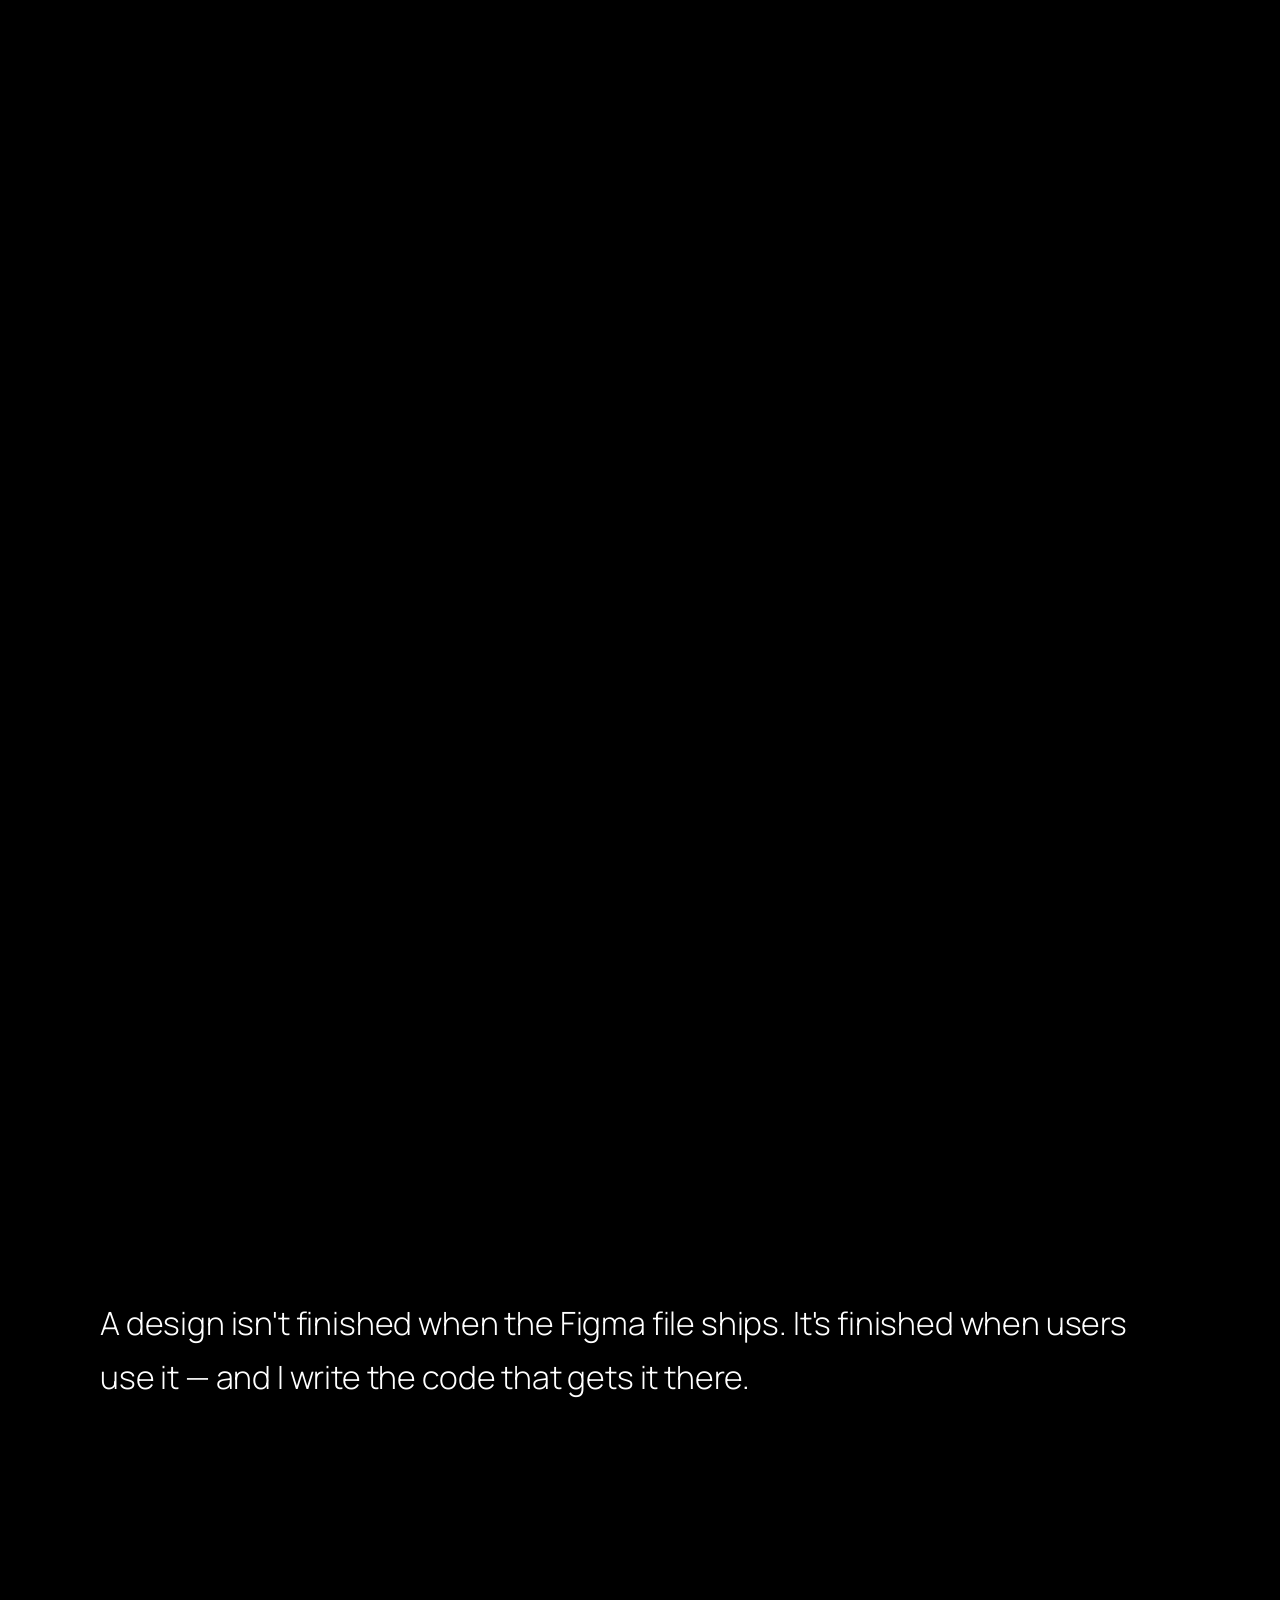
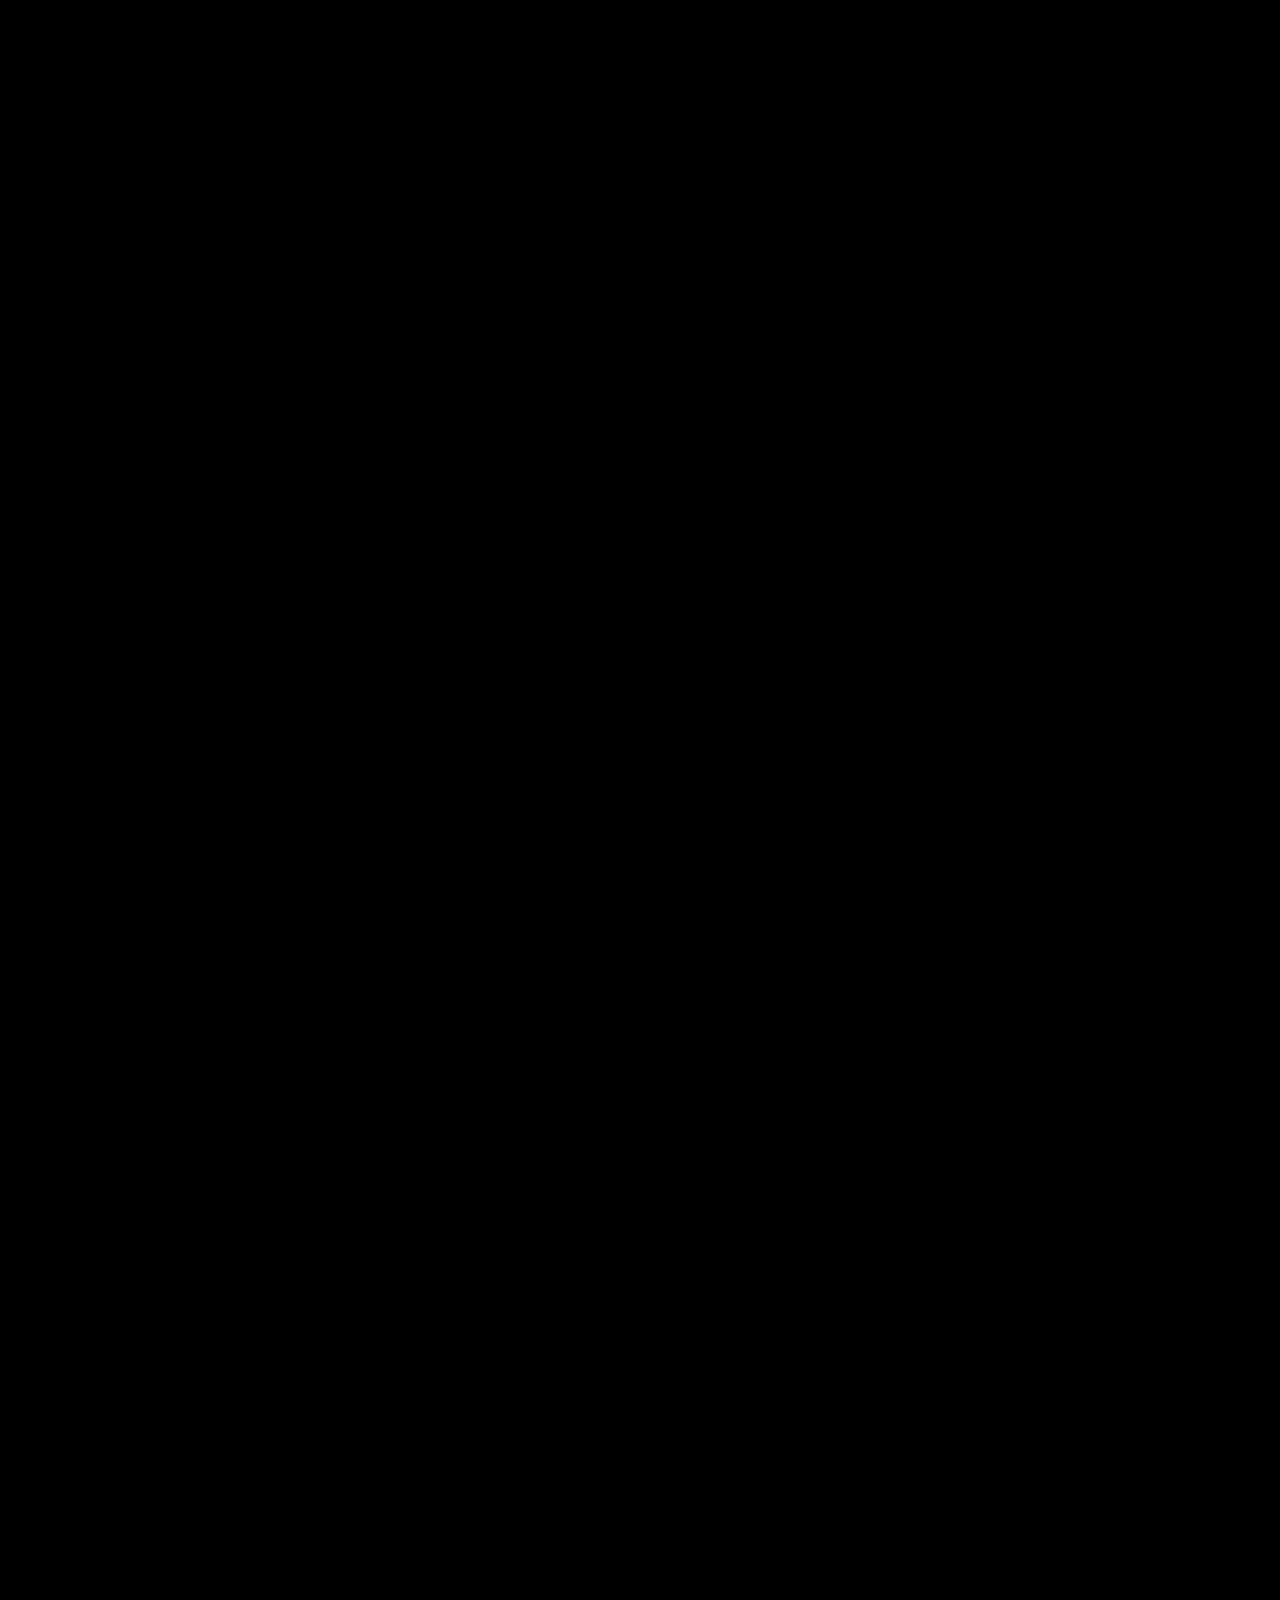
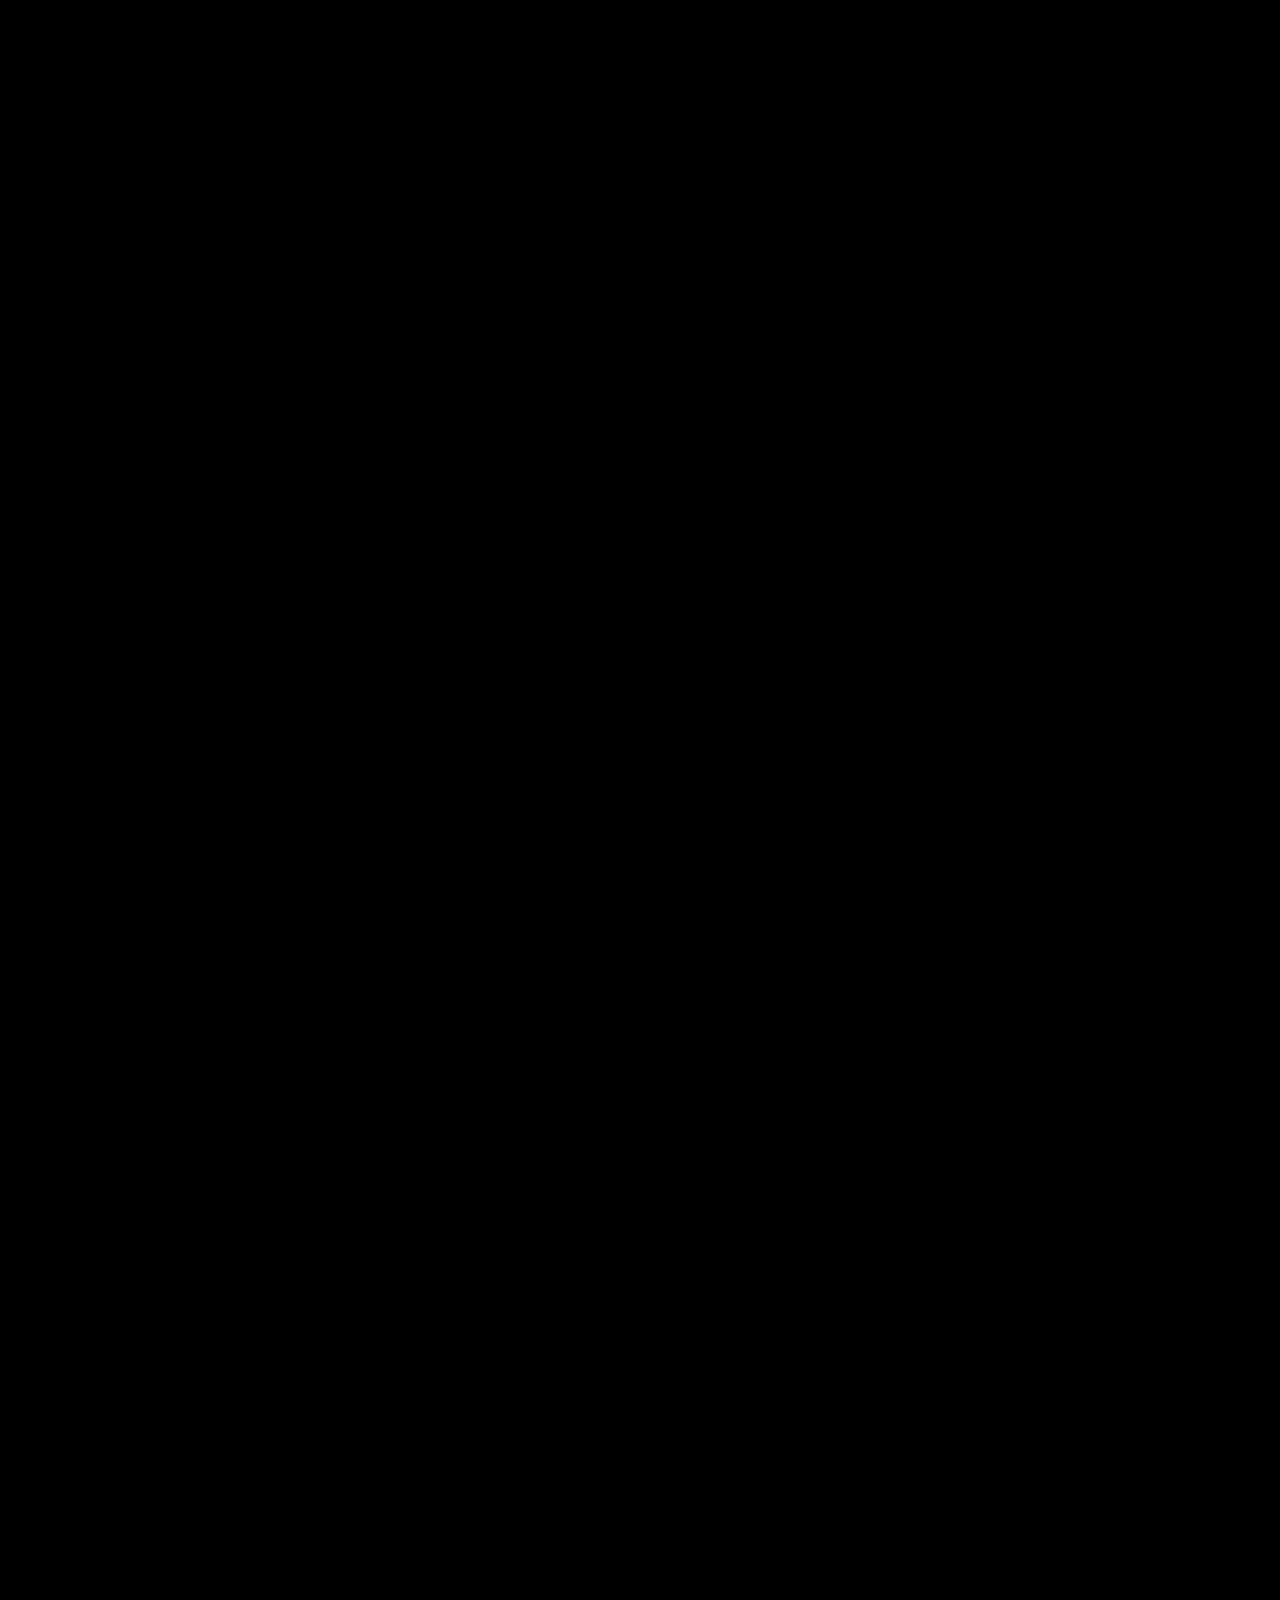
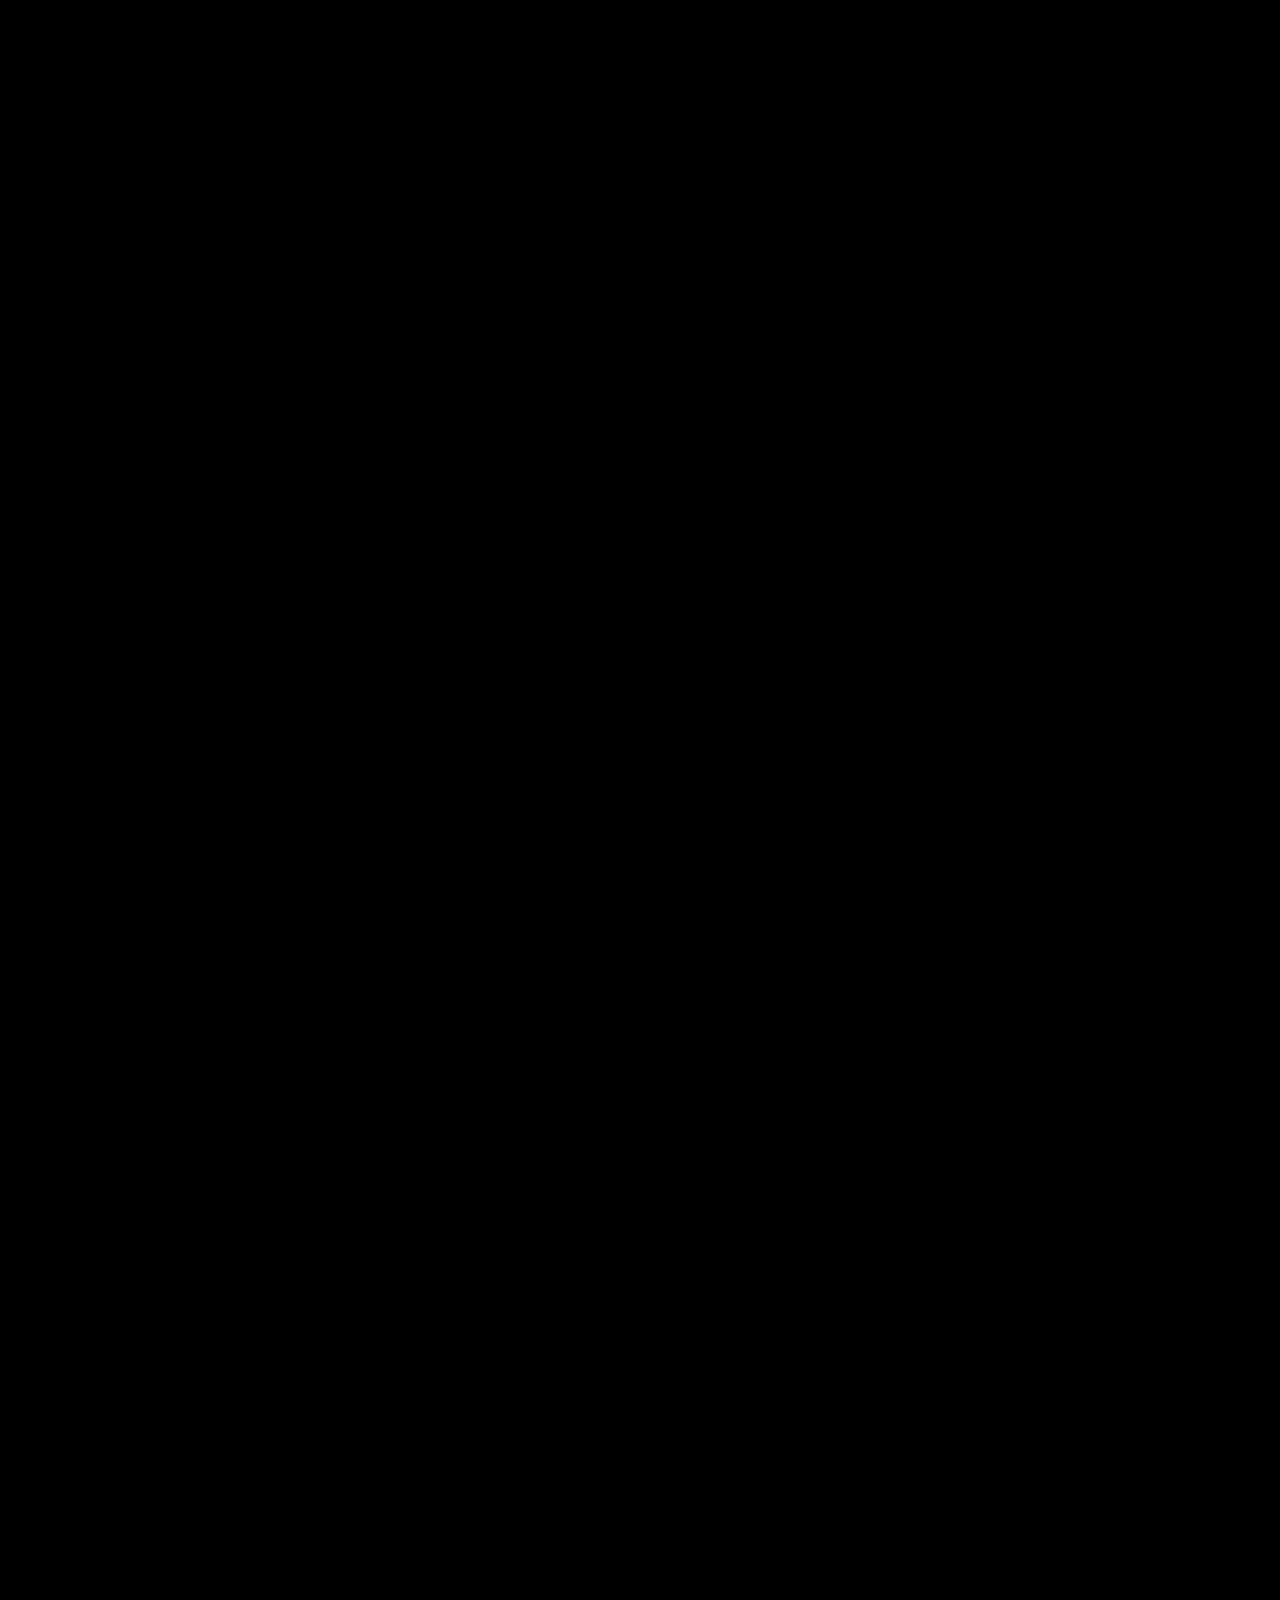
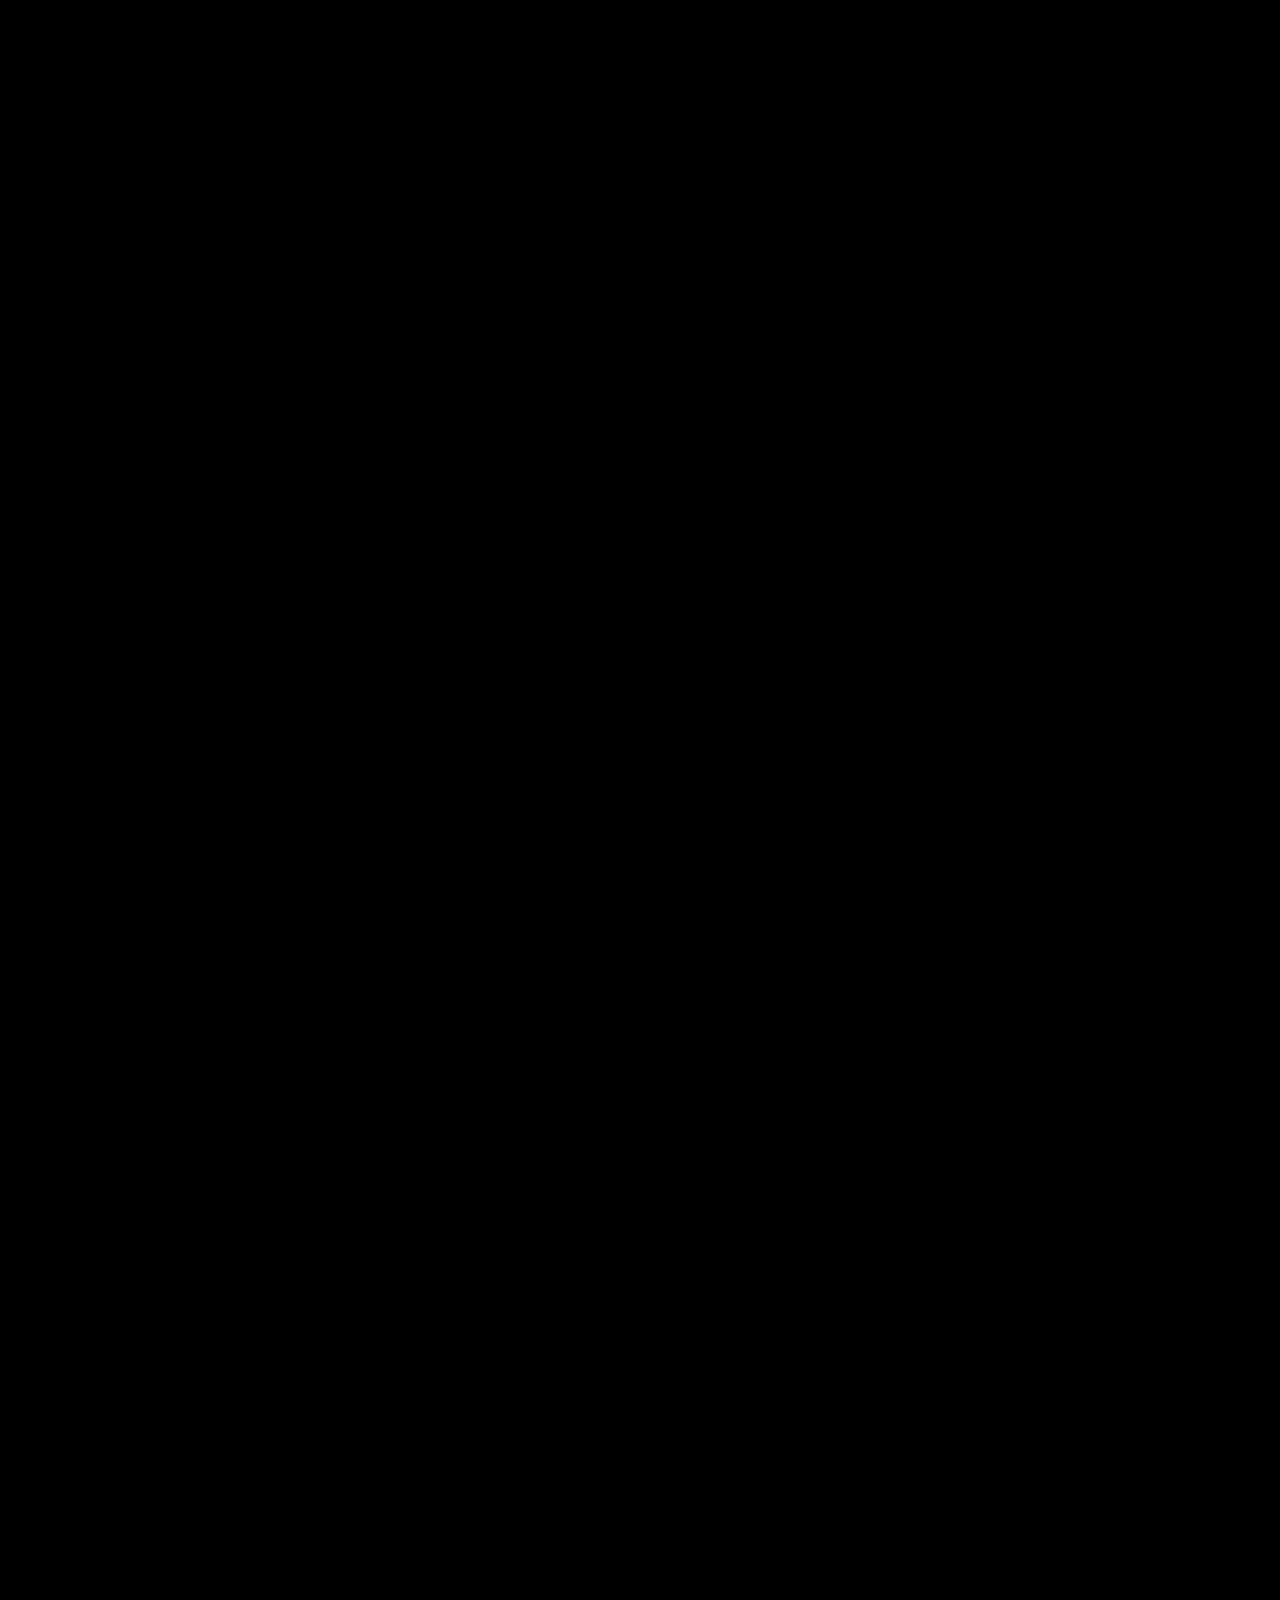
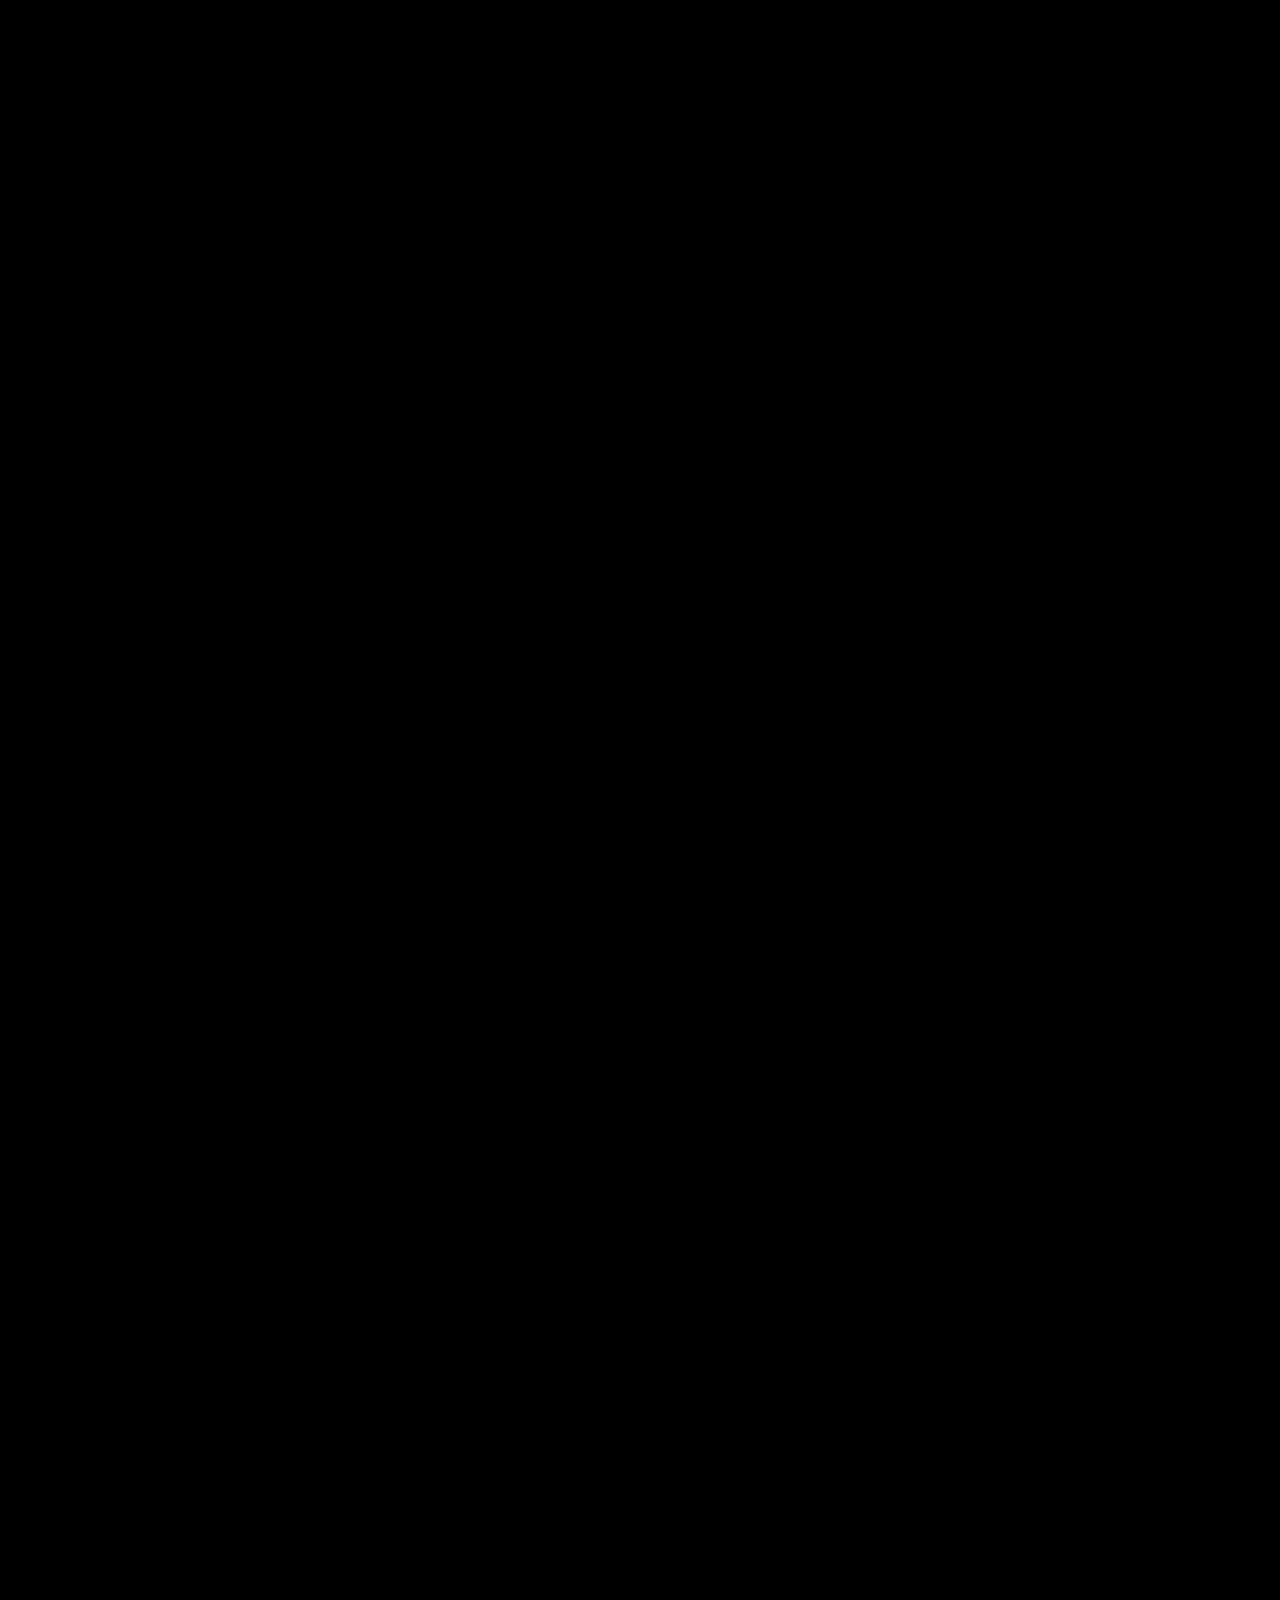
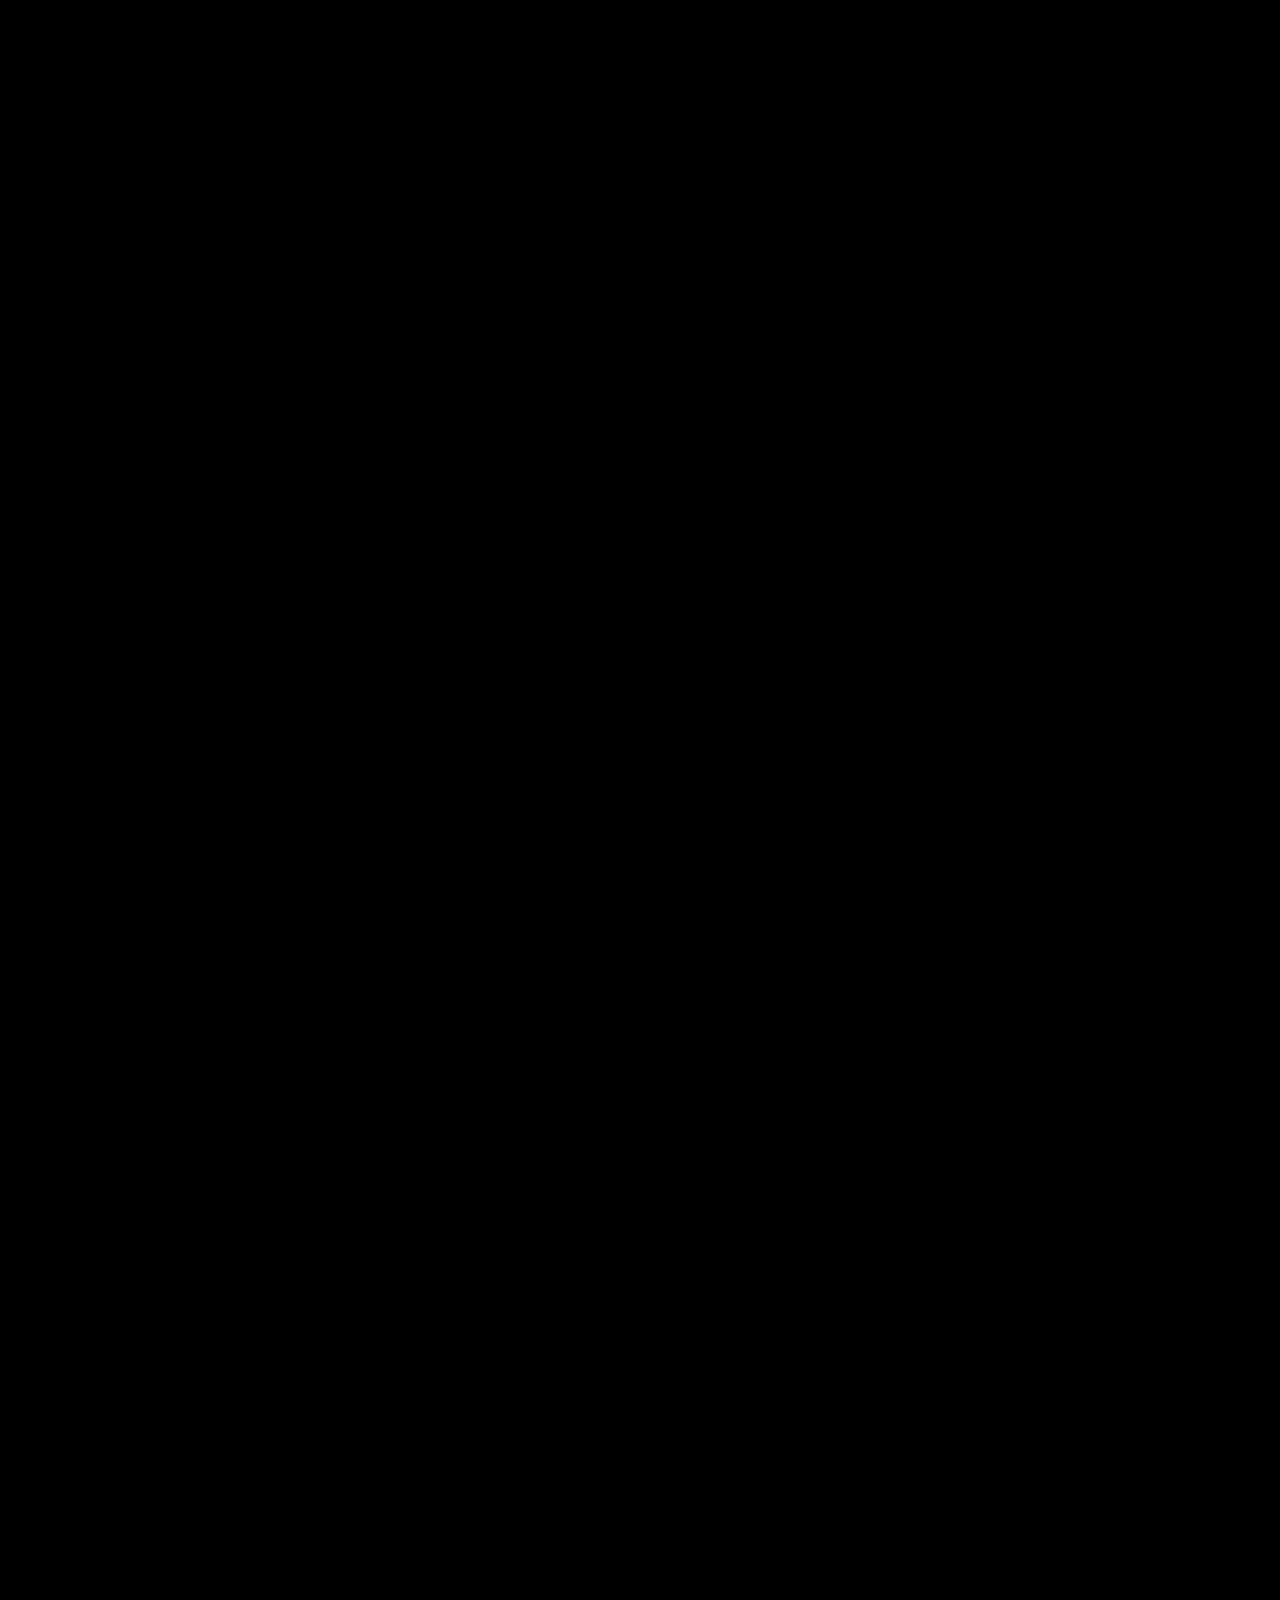
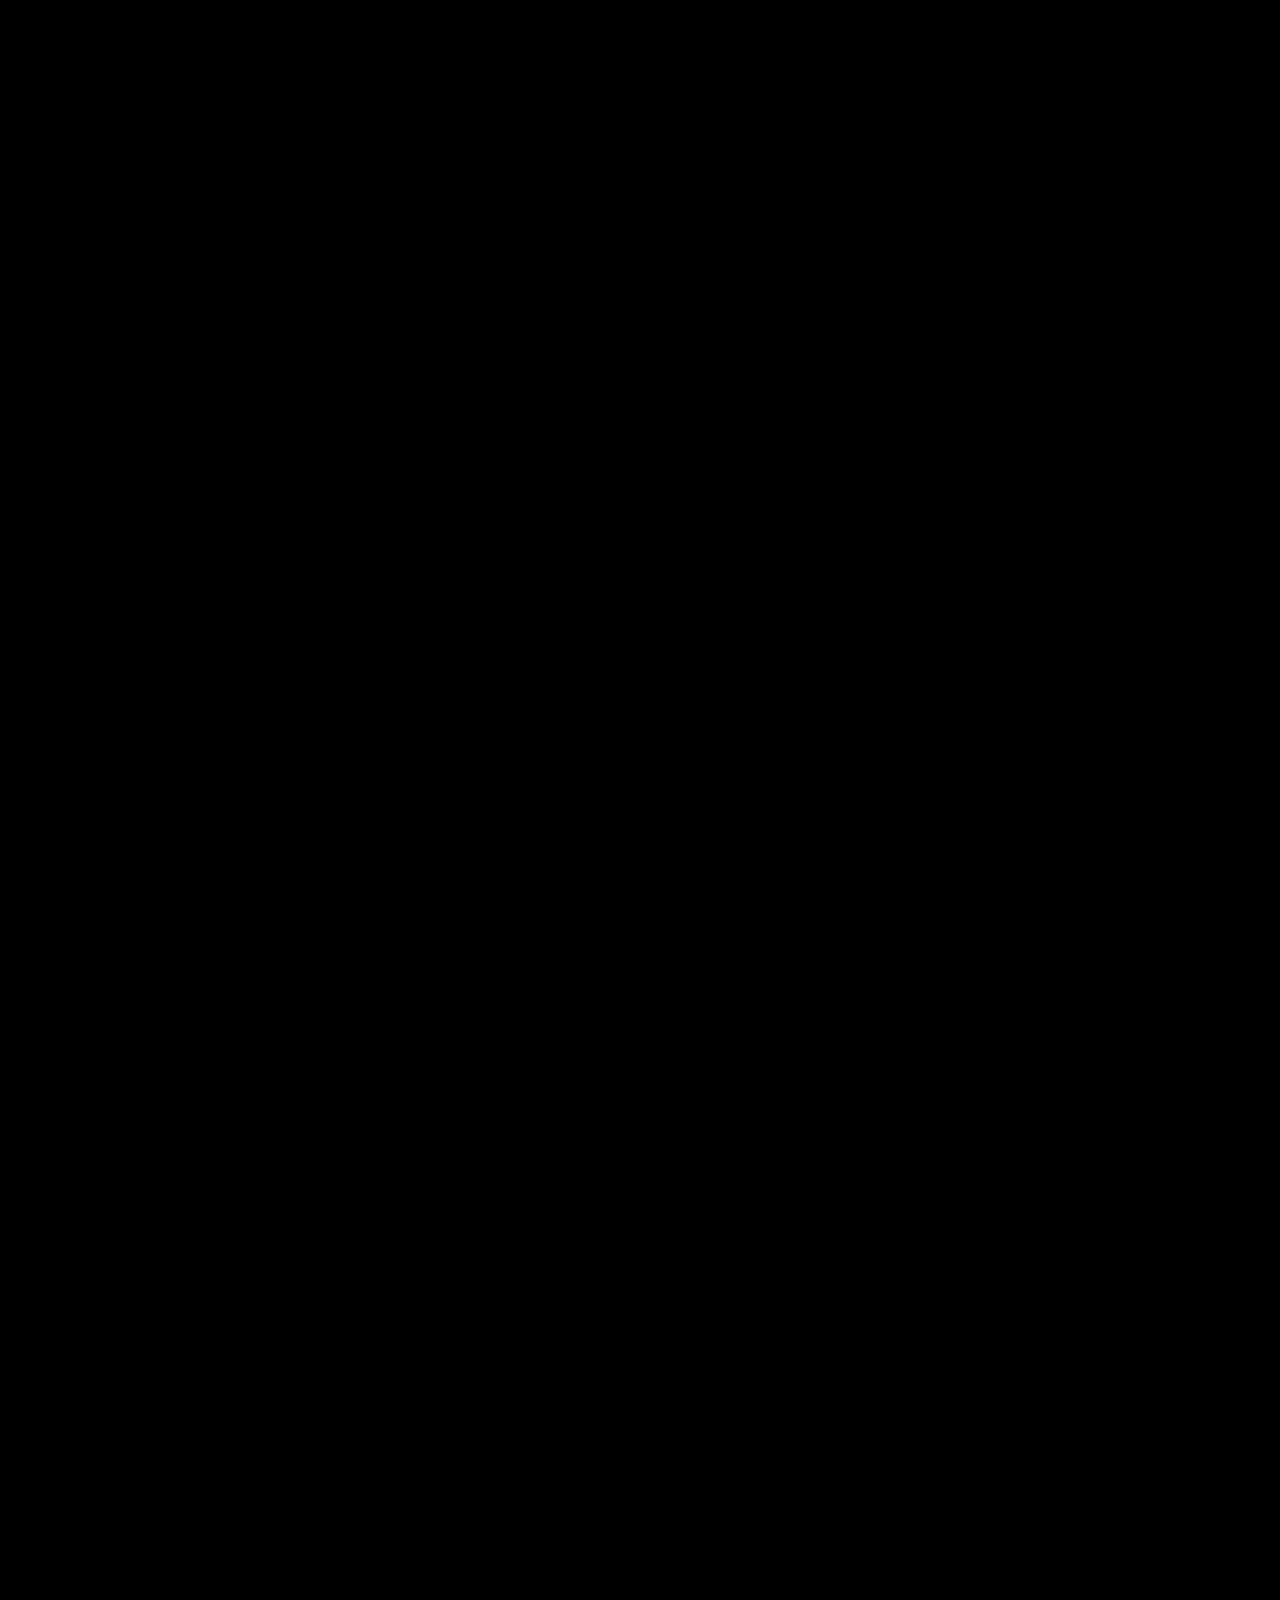
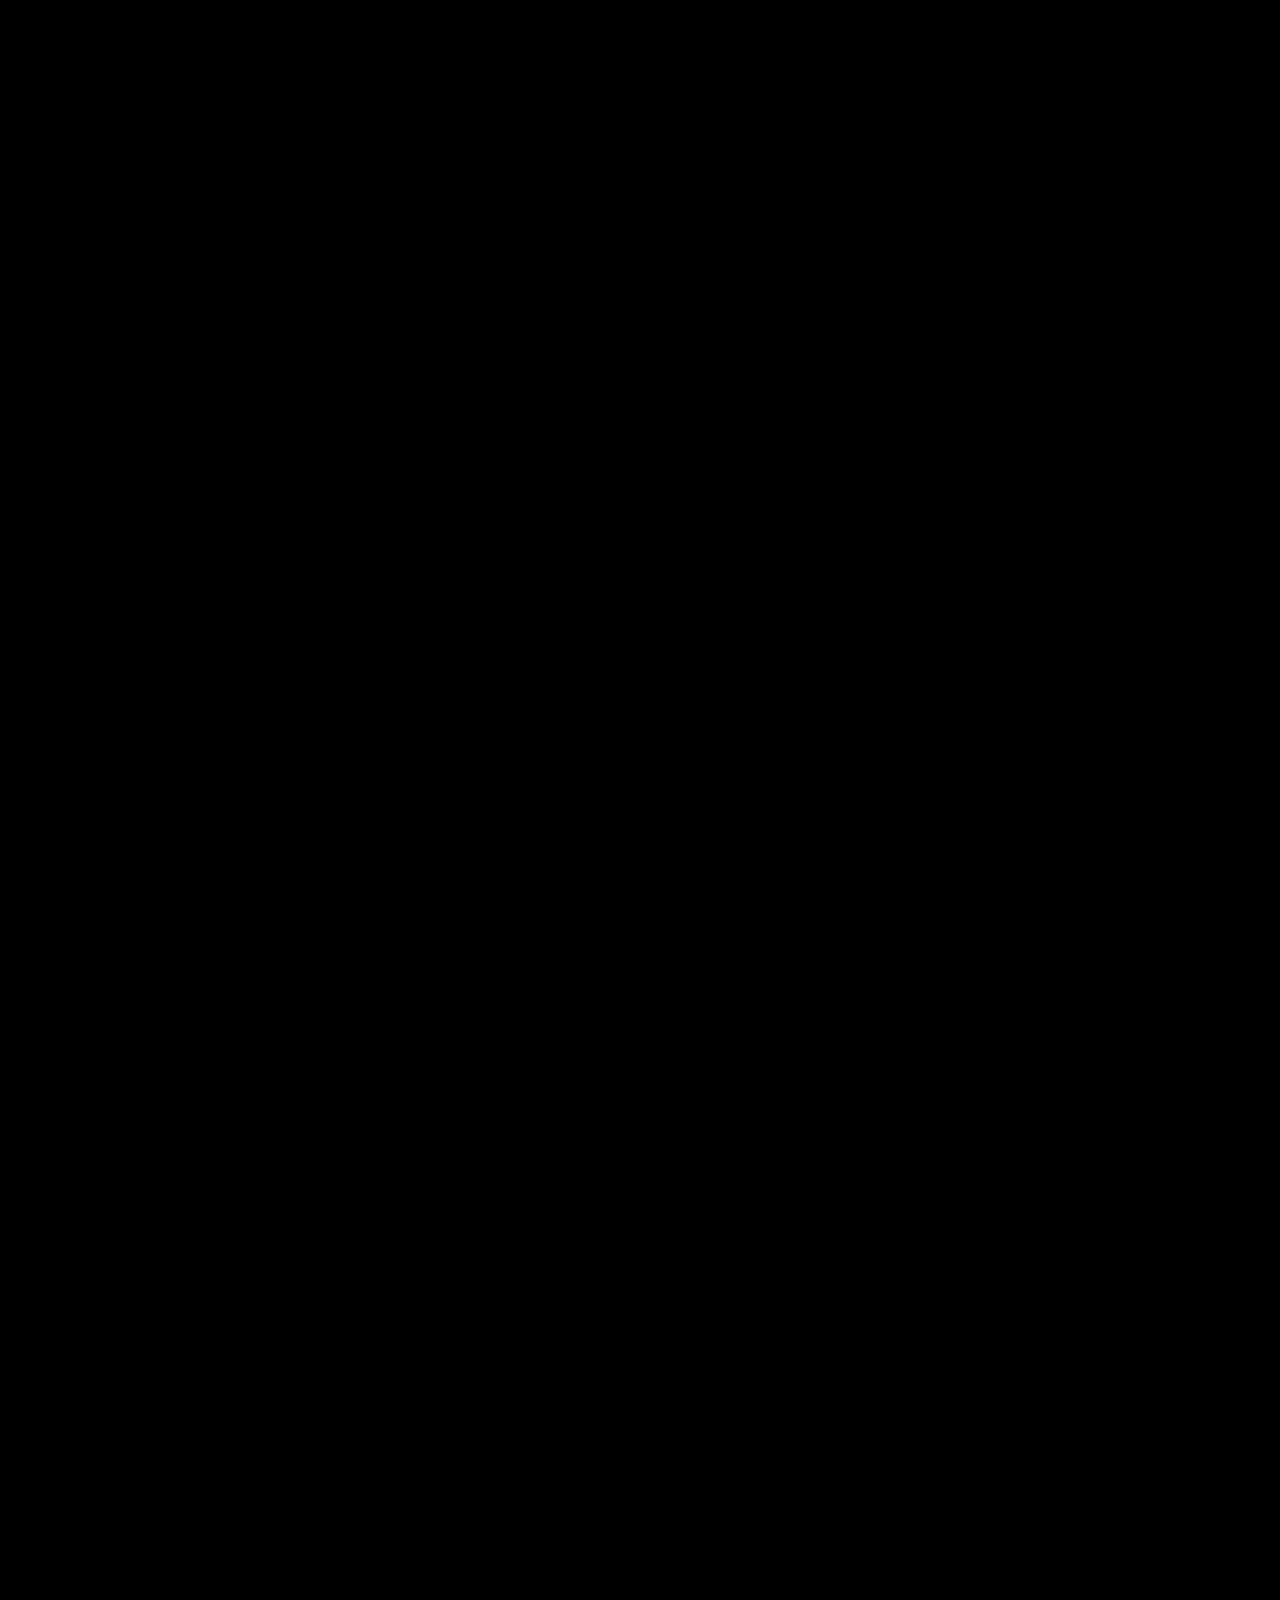
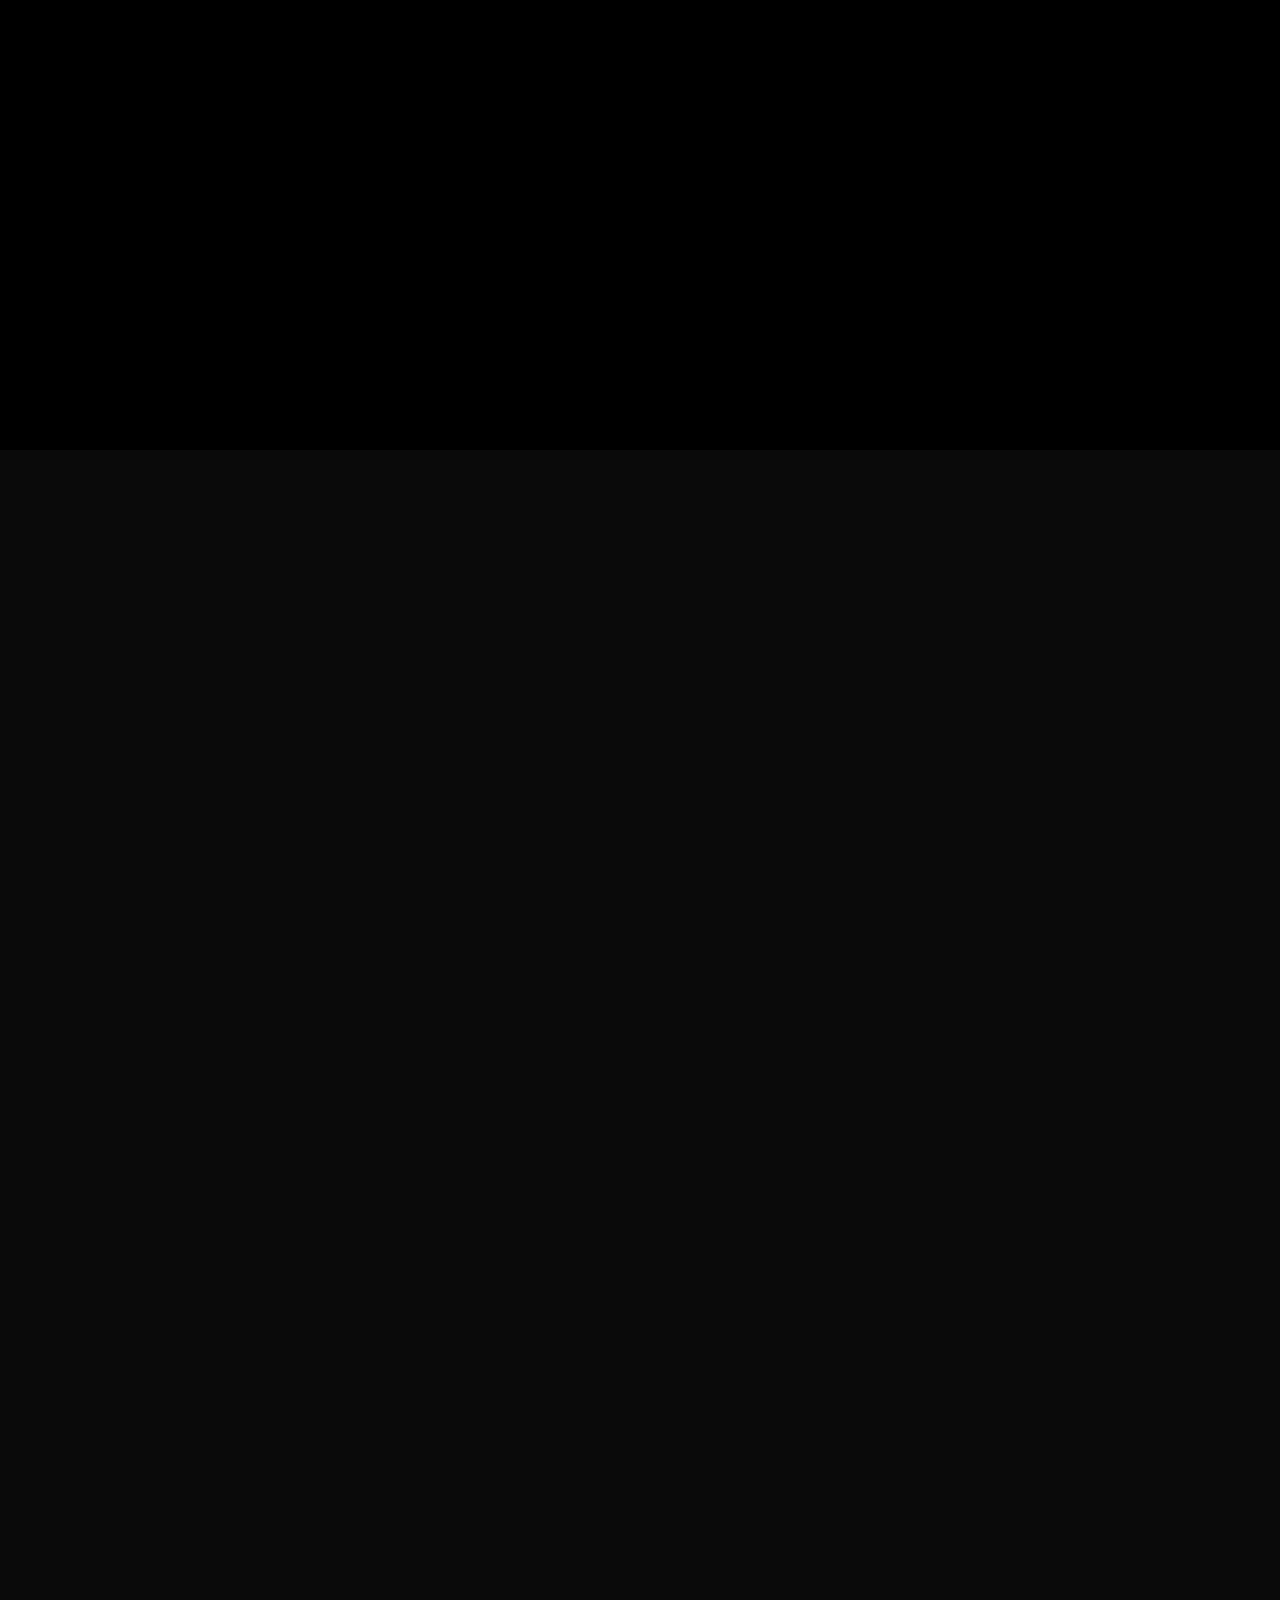
==== portfolio-fe/index.html @ d95d80b0 "Add favicon link to index.html" ====
<!DOCTYPE html>
<html lang="en">
<head>
<meta charset="UTF-8" />
<meta name="viewport" content="width=device-width, initial-scale=1.0" />
<title>Jenish Karki — UI/UX Designer · Dubai</title>
  <link rel="icon" type="image/png" href="assets/blackbg.png">
<link rel="preconnect" href="https://fonts.googleapis.com" />
<link rel="preconnect" href="https://fonts.gstatic.com" crossorigin />
<link href="https://fonts.googleapis.com/css2?family=Caveat:wght@400;500;600&family=Kalnia:wght@300;400;500;600;700&family=Manrope:wght@300;400;500;600;700;800&display=swap" rel="stylesheet" />
 
<script src="https://cdnjs.cloudflare.com/ajax/libs/gsap/3.12.5/gsap.min.js"></script>
<script src="https://cdnjs.cloudflare.com/ajax/libs/gsap/3.12.5/ScrollTrigger.min.js"></script>
 
<link rel="stylesheet" href="style.css" />
</head>
<body class="loading">
 
<div class="grid-bg" id="gridBg"></div>
<div class="grid-glow" id="gridGlow"></div>
 
<!-- LOADER -->
<div class="loader" id="loader">
  <span class="letter letter-j" id="letterJ">J</span>
  <img class="emblem" id="emblem" src="assets/horse-flag.png" alt="" />
  <span class="letter letter-k" id="letterK">K</span>
</div>
 
<!-- HEADER -->
<header class="site-header" id="siteHeader">
  <a href="#" class="logo" id="logoTarget">
    <span class="logo-j">J</span>
    <img src="assets/horse-flag.png" alt="" class="logo-emblem" />
    <span class="logo-k">K</span>
  </a>
 <div class="top-right" id="topRight">
    <button class="theme-toggle" id="themeToggle" aria-label="Toggle theme">
      <svg class="theme-icon theme-sun" viewBox="0 0 24 24" fill="currentColor">
        <circle cx="12" cy="12" r="4"/>
      </svg>
      <svg class="theme-icon theme-moon" viewBox="0 0 24 24" fill="currentColor">
        <path d="M21 12.79A9 9 0 1 1 11.21 3 7 7 0 0 0 21 12.79z"/>
      </svg>
    </button>
    <button class="grid-icon" id="menuToggle" aria-label="Open menu">
      <span></span><span></span><span></span>
      <span></span><span></span><span></span>
      <span></span><span></span><span></span>
    </button>
  </div>
</header>
 
<!-- NAV OVERLAY -->
<nav class="nav-overlay" id="navOverlay" aria-hidden="true">
  <div class="nav-inner">
    <div class="nav-top">
      <span class="nav-dot"></span>
      <button class="nav-close" id="menuClose" aria-label="Close menu">
        <span></span><span></span><span></span>
        <span></span><span></span><span></span>
        <span></span><span></span><span></span>
      </button>
    </div>
   <ul class="nav-list">
      <li><a href="#career">Work Experience</a></li>
      <li><a href="#aboutTrigger">About Me</a></li>
      <li><a href="#projects">Projects</a></li>
      <li><a href="#services">Skills</a></li>
    </ul>
    <div class="nav-contact">
      <div class="nav-contact-label">GET IN TOUCH</div>
      <ul>
        <li><a href="https://www.linkedin.com/in/jenishkarki/" target="_blank">LinkedIn</a></li>
        <li><a href="https://x.com/JenishKarki20" target="_blank">X</a></li>
        <li><a href="mailto:jenish19karki@gmail.com">Gmail</a></li>
      </ul>
    </div>
  </div>
</nav>
 
<!-- SHARED FLOATING PHOTO -->
<div class="shared-photo" id="sharedPhoto">
  <img src="assets/photo.png" alt="Jenish Karki" />
</div>
 
<main>
 
  <section class="hero" id="hero">
    <div class="hero-content">
      <div class="side side-left" id="sideLeft">
        <div class="kicker">Crafting Digital Experiences</div>
        <h1 class="name">Jenish</h1>
      </div>
      <div class="photo-spacer"></div>
      <div class="side side-right" id="sideRight">
        <div class="kicker">UI/UX Designer · Dubai</div>
        <h1 class="name">Karki</h1>
      </div>
    </div>
  </section>
 
  <section class="skills" id="skills">
    <div class="skills-text" id="skillsText">
      <div class="skills-kicker">//Skills, Services, Abilities</div>
      <h2 class="skills-heading">What am i best <span class="gold">at</span> ?</h2>
      <p class="skills-desc">
        I design end-to-end in Figma, then ship the front-end myself in
        HTML, CSS, and JavaScript. Cleaner products, fewer handoff losses,
        faster iteration when something needs to change.
      </p>
    </div>
  </section>
 
  <section class="work" id="work">
    <div class="work-text" id="workText">
      <div class="work-kicker">// Design, Build, Ship</div>
      <h2 class="work-heading">How do I <span class="gold">work</span> ?</h2>
      <p class="work-desc">
        Problem &rarr; research &rarr; wireframes &rarr; Figma &rarr; live
        front-end. Because I own both design and code, when research changes
        the brief I can redesign and reship without a separate handoff.
      </p>
    </div>
  </section>
 
  <section class="services" id="services">
    <div class="service-card" id="serviceCard">
      <div class="service-kicker">Day-to-day craft</div>
      <h2 class="service-title">01. UI/UX Design &amp; Product Interfaces</h2>
      <p class="service-desc">
        Wireframes, hi-fi screens, prototypes, and component libraries in
        Figma &mdash; the kind of work that ships to production unchanged.
      </p>
      <ul class="service-list">
        <li>Figma</li>
        <li>Framer</li>
        <li>Webflow</li>
        <li>Vercel / Netlify</li>
        <li>AI builders (v0, Lovable, Bolt)</li>
      </ul>
    </div>
 
    <div class="service-card" id="serviceCard2">
      <div class="service-kicker">Scope &amp; ship</div>
      <h2 class="service-title">02. Product Thinking &amp; MVP Design</h2>
      <p class="service-desc">
        Scoping ideas down to a working MVP &mdash; what to build first,
        what to cut, and how to test the riskiest assumption fast.
      </p>
      <ul class="service-list">
        <li>User Flows</li>
        <li>Wireframing</li>
        <li>MVP Scoping</li>
        <li>Feature Prioritisation</li>
        <li>Rapid Prototyping</li>
      </ul>
    </div>
 
    <div class="service-card" id="serviceCard3">
      <div class="service-kicker">Structure</div>
      <h2 class="service-title">03. Design Systems &amp; Interaction</h2>
      <p class="service-desc">
        Component libraries, tokens, and interaction states. Small design
        systems that survive contact with multiple developers.
      </p>
      <ul class="service-list">
        <li>Component Libraries</li>
        <li>Design Tokens</li>
        <li>Interaction Patterns</li>
        <li>Responsive Layouts</li>
        <li>Accessibility (WCAG basics)</li>
      </ul>
    </div>
 
    <div class="service-card" id="serviceCard4">
      <div class="service-kicker">The edge</div>
      <h2 class="service-title">04. Frontend Development</h2>
      <p class="service-desc">
        I ship the front-end of what I design. Most case studies on this
        site went through this loop &mdash; design in Figma, build in code,
        deploy live.
      </p>
      <ul class="service-list">
        <li>HTML / CSS / JavaScript</li>
        <li>React</li>
        <li>Tailwind CSS</li>
        <li>Git &amp; GitHub</li>
        <li>Vercel / Netlify deploys</li>
      </ul>
    </div>
 
    <div class="service-card" id="serviceCard5">
      <div class="service-kicker">Craft</div>
      <h2 class="service-title">05. Visual Design</h2>
      <p class="service-desc">
        Brand-adjacent visual work &mdash; landing graphics, social posts,
        campaign assets, and AI-assisted imagery for client projects.
      </p>
      <ul class="service-list">
        <li>Figma</li>
        <li>Canva</li>
        <li>Midjourney</li>
        <li>Leonardo AI</li>
        <li>Nano Banana</li>
      </ul>
    </div>
  </section>
  <div id="aboutTrigger" class="about-trigger"></div>
  <div id="quoteTrigger" class="quote-trigger"></div>
  <div class="quote-buffer"></div>
</main>
 
<!-- ABOUT (curtain reveal) -->
<section class="about" id="about">
  <div class="about-inner">
    <div class="about-left">
      <div class="about-kicker">// About me</div>
      <h2 class="about-heading">Where Design Meets <span class="gold">Code</span></h2>
      <p class="about-desc">
        Junior UI/UX designer based in Dubai. I design in Figma and ship the
        front-end myself in HTML, CSS, and JavaScript &mdash; handoff isn't
        a bottleneck on my projects. Recent work spans investor onboarding
        for a Dubai brokerage, a property platform built around buyer trust,
        and concept work across productivity and food delivery. Open to
        junior product or UI/UX roles.
      </p>
      <div class="about-actions">
        <button class="about-btn">Copy email</button>
        <button class="about-btn">Download CV</button>
      </div>
      <div class="about-socials">
        <a href="https://x.com/JenishKarki20" aria-label="X" target="_blank">
          <svg viewBox="0 0 24 24" fill="currentColor"><path d="M18.244 2.25h3.308l-7.227 8.26 8.502 11.24H16.17l-5.214-6.817L4.99 21.75H1.68l7.73-8.835L1.254 2.25H8.08l4.713 6.231zm-1.161 17.52h1.833L7.084 4.126H5.117z"/></svg>
        </a>
        <a href="https://www.linkedin.com/in/jenishkarki/" aria-label="LinkedIn" target="_blank">
          <svg viewBox="0 0 24 24" fill="currentColor"><path d="M20.447 20.452h-3.554v-5.569c0-1.328-.027-3.037-1.852-3.037-1.853 0-2.136 1.445-2.136 2.939v5.667H9.351V9h3.414v1.561h.046c.477-.9 1.637-1.85 3.37-1.85 3.601 0 4.267 2.37 4.267 5.455v6.286zM5.337 7.433a2.062 2.062 0 01-2.063-2.065 2.063 2.063 0 112.063 2.065zm1.782 13.019H3.555V9h3.564v11.452zM22.225 0H1.771C.792 0 0 .774 0 1.729v20.542C0 23.227.792 24 1.771 24h20.451C23.2 24 24 23.227 24 22.271V1.729C24 .774 23.2 0 22.222 0h.003z"/></svg>
        </a>
        <a href="https://wa.me/971505478609" aria-label="WhatsApp" target="_blank">
          <svg viewBox="0 0 24 24" fill="currentColor"><path d="M.057 24l1.687-6.163a11.867 11.867 0 01-1.587-5.946C.16 5.335 5.495 0 12.05 0a11.817 11.817 0 018.413 3.488 11.824 11.824 0 013.48 8.413c-.003 6.557-5.338 11.892-11.893 11.892a11.9 11.9 0 01-5.688-1.448L.057 24zm6.597-3.807c1.676.995 3.276 1.591 5.392 1.592 5.448 0 9.886-4.434 9.889-9.885.002-5.462-4.415-9.89-9.881-9.892-5.452 0-9.887 4.434-9.889 9.884a9.86 9.86 0 001.51 5.26l-.999 3.648 3.978-1.607zm11.387-5.464c-.074-.124-.272-.198-.57-.347-.297-.149-1.758-.868-2.031-.967-.272-.099-.47-.149-.669.149-.198.297-.768.967-.941 1.165-.173.198-.347.223-.644.074-.297-.149-1.255-.462-2.39-1.475-.883-.788-1.48-1.761-1.653-2.059-.173-.297-.018-.458.13-.606.134-.133.297-.347.446-.521.151-.172.2-.296.3-.495.099-.198.05-.372-.025-.521-.075-.148-.669-1.611-.916-2.206-.242-.579-.487-.501-.669-.51l-.57-.01c-.198 0-.52.074-.792.372s-1.04 1.016-1.04 2.479 1.065 2.876 1.213 3.074c.149.198 2.095 3.2 5.076 4.487.709.306 1.263.489 1.694.626.712.226 1.36.194 1.872.118.571-.085 1.758-.719 2.006-1.413.248-.694.248-1.289.173-1.413z"/></svg>
        </a>
      </div>
    </div>
    <div class="about-right">
      <img src="assets/photo.png" alt="Jenish Karki" />
    </div>
  </div>
  <div class="about-strip">
    <div class="marquee-track">
      <div class="marquee-content">
        <span>/&nbsp;&nbsp;&nbsp;&nbsp;Based in Dubai &middot; Open to junior roles</span>
        <span>/&nbsp;&nbsp;&nbsp;&nbsp;2+ Years Designing &amp; Shipping Products</span>
        <span>/&nbsp;&nbsp;&nbsp;&nbsp;Figma &middot; HTML/CSS/JavaScript &middot; React</span>
        <span>/&nbsp;&nbsp;&nbsp;&nbsp;Real Estate &middot; Fintech &middot; Education &middot; Productivity</span>
        <span>/&nbsp;&nbsp;&nbsp;&nbsp;Wireframes to deployed code</span>
      </div>  
      <div class="marquee-content" aria-hidden="true">
        <span>/&nbsp;&nbsp;&nbsp;&nbsp;Based in Dubai &middot; Open to junior roles</span>
        <span>/&nbsp;&nbsp;&nbsp;&nbsp;2+ Years Designing &amp; Shipping Products</span>
        <span>/&nbsp;&nbsp;&nbsp;&nbsp;Figma &middot; HTML/CSS/JavaScript &middot; React</span>
        <span>/&nbsp;&nbsp;&nbsp;&nbsp;Real Estate &middot; Fintech &middot; Productivity</span>
        <span>/&nbsp;&nbsp;&nbsp;&nbsp;Wireframes to deployed code</span>
      </div>
    </div>
  </div>
</section>
 
<!-- QUOTE (curtain reveal) -->
<section class="quote" id="quote">
  <div class="quote-inner">
    <p class="quote-text">
      A design isn't finished when the Figma file ships.
      It's finished when users use it &mdash; and I write the code that gets it there.
    </p>
  </div>
</section>
 
<!-- ============================================================
     PROJECTS — HOOK STAGE with looping animated thumbnails
     ============================================================ -->
<section class="projects" id="projects">
  <div class="projects-inner">
 
    <div class="projects-header">
      <div class="projects-kicker">// Selected Work</div>
      <h2 class="projects-heading">Things I've <span class="gold">built</span></h2>
    </div>
 
    <!-- HOOK STAGE: 3 deep case studies, animated thumbnails on dark surface -->
    <div class="projects-stage">
      <div class="projects-grid-hook">
 
        <!-- BKVM — auto-filling form, gold-pulse submit -->
        <a class="project-hook-card" href="project-bkvm.html">
          <div class="hook-thumb hook-thumb-bkvm">
            <div class="bkvm-mock">
              <div class="bkvm-mock-head">
                <span class="badge">BKVM</span>
                <span class="title">School Admissions</span>
              </div>
              <div class="bkvm-row"></div>
              <div class="bkvm-row"></div>
              <div class="bkvm-row"></div>
              <div class="bkvm-submit">REGISTER NOW</div>
            </div>
          </div>
          <div class="hook-meta">
            <div class="hook-tag">Education · Web</div>
            <h3 class="hook-title">Bal Kalyan Vidya Mandir</h3>
            <p class="hook-desc">40 years of paper admissions, replaced with a self-serve digital flow.</p>
          </div>
        </a>
 
        <!-- AIRA — property card with cycling trust state badge -->
        <a class="project-hook-card" href="project-aira.html">
          <div class="hook-thumb hook-thumb-aira">
            <div class="aira-mock">
              <div class="aira-image"></div>
              <div class="aira-info">
                <div class="aira-price">AED 18,000,000</div>
                <div class="aira-badges">
                  <span class="aira-badge-fixed">Verified</span>
                  <div class="aira-badge-cycle">
                    <span class="aira-state aira-state-1">Available</span>
                    <span class="aira-state aira-state-2">Sold Out</span>
                    <span class="aira-state aira-state-3">Pending</span>
                  </div>
                </div>
              </div>
            </div>
          </div>
          <div class="hook-meta">
            <div class="hook-tag">Real Estate · Product</div>
            <h3 class="hook-title">Dubai Residence Platform</h3>
            <p class="hook-desc">Trust-first listings. Verified, Available, Sold Out — every state honest.</p>
          </div>
        </a>
 
        <!-- TALABAT — 4 screens collapsing into 1 -->
        <a class="project-hook-card" href="project-talabat.html">
          <div class="hook-thumb hook-thumb-talabat">
            <div class="talabat-stage">
              <div class="talabat-screen s1"></div>
              <div class="talabat-screen s2"></div>
              <div class="talabat-screen s3"></div>
              <div class="talabat-screen s4"></div>
              <div class="talabat-final"></div>
            </div>
          </div>
          <div class="hook-meta">
            <div class="hook-tag">Food Delivery · Mobile</div>
            <h3 class="hook-title">One-Page Checkout</h3>
            <p class="hook-desc">Four screens of friction collapsed into a single terminal screen.</p>
          </div>
        </a>
 
      </div>
    </div>
 
    <!-- ALSO ROW: Orion + Focusr (lighter pieces, quieter treatment) -->
    <div class="projects-also">
      <div class="projects-also-label">/ also selected</div>
      <div class="projects-also-grid">
 
        <a class="project-also-card" href="project-orion.html">
          <div class="also-thumb also-thumb-orion"></div>
          <div class="also-meta">
            <div class="also-tag">Brand · Web · Shipped</div>
            <h4 class="also-title">Orion Space</h4>
            <p class="also-desc">Brand identity + React build for Nepal's first pico-satellite company.</p>
          </div>
        </a>
 
        <a class="project-also-card" href="project-focusr.html">
          <div class="also-thumb also-thumb-focusr">
            <div class="focusr-task"></div>
            <div class="focusr-task"></div>
            <div class="focusr-task"></div>
            <div class="focusr-task"></div>
            <div class="focusr-task"></div>
          </div>
          <div class="also-meta">
            <div class="also-tag">Mobile · Concept</div>
            <h4 class="also-title">Focusr</h4>
            <p class="also-desc">Single-task focus, loss-aversion gamification. Figma concept.</p>
          </div>
        </a>
 
      </div>
    </div>
 
  </div>
</section>
 
<!-- WORK EXPERIENCE + FOOTER -->
<section class="career" id="career">
  <div class="career-inner">
    <div class="career-header">
      <div class="career-kicker">// Career</div>
      <h2 class="career-heading">Work Experience</h2>
      <p class="career-sub">My journey</p>
    </div>
 
    <div class="career-list">
      <div class="career-item">
        <div class="career-item-main">
          <h3 class="career-role">UI/UX Designer &middot; Frontend Developer</h3>
          <p class="career-company">Freelance &amp; Self-initiated &middot; Dubai, UAE</p>
        </div>
        <div class="career-period">2025&ndash;Present</div>
      </div>
 
      <div class="career-item">
        <div class="career-item-main">
          <h3 class="career-role">Product Designer (UI/UX &amp; Frontend)</h3>
          <p class="career-company">Orion Space</p>
        </div>
        <div class="career-period">2024–2025</div>
      </div>
 
      <div class="career-item">
        <div class="career-item-main">
          <h3 class="career-role">Junior Product Designer (UI/UX &amp; Frontend)</h3>
          <p class="career-company">BKVM</p>
        </div>
        <div class="career-period">2023–2024</div>
      </div>
    </div>
  </div>
 
  <!-- CONTACT CTA -->
  <div class="contact-cta">
    <div class="contact-inner">
      <div class="contact-kicker">// Let's connect</div>
      <h2 class="contact-heading">Got a project in mind?<br><span class="gold">Let's build it.</span></h2>
      <a href="mailto:jenish19karki@gmail.com" class="contact-email">jenish19karki@gmail.com</a>
      <div class="contact-socials">
        <a href="https://www.linkedin.com/in/jenishkarki/" target="_blank">LinkedIn</a>
        <span>&middot;</span>
        <a href="https://x.com/JenishKarki20" target="_blank">X</a>
        <span>&middot;</span>
        <a href="https://wa.me/971505478609" target="_blank">WhatsApp</a>
      </div>
    </div>
  </div>
 
  <!-- FOOTER -->
  <footer class="site-footer">
    <div class="footer-inner">
      <div class="footer-left">
        <div class="footer-logo">
          <span>J</span>
          <img src="assets/horse-flag.png" alt="" />
          <span>K</span>
        </div>
        <p class="footer-tag">UI/UX Designer &middot; Dubai &middot; Available for junior roles</p>
      </div>
 
     <div class="footer-right">
        <div class="footer-col">
          <div class="footer-col-label">Navigate</div>
          <ul>
            <li><a href="#career">Work Experience</a></li>
            <li><a href="#aboutTrigger">About Me</a></li>
            <li><a href="#projects">Projects</a></li>
            <li><a href="#services">Skills</a></li>
          </ul>
        </div>
    </div>
 
    <div class="footer-bottom">
      <span>© 2025 Jenish Karki. All rights reserved.</span>
      <button class="back-to-top" id="backToTop" aria-label="Back to top">
        <svg viewBox="0 0 24 24" fill="none" stroke="currentColor" stroke-width="2"><path d="M12 19V5M5 12l7-7 7 7"/></svg>
      </button>
    </div>
  </footer>
</section>
<!-- LIGHTBOX -->
<div class="lightbox" id="lightbox">
  <button class="lightbox-close" id="lightboxClose" aria-label="Close">×</button>
  <div class="lightbox-inner">
    <img id="lightboxImg" src="" alt="" />
  </div>
</div>
<script src="script.js"></script>
<script>
  (function() {
    function update() {
      if (window.scrollY > window.innerHeight * 0.6) {
        document.body.classList.add('scrolled');
      } else {
        document.body.classList.remove('scrolled');
      }
    }
    window.addEventListener('scroll', update, { passive: true });
    window.addEventListener('resize', update);
    update();
  })();
</script>
 <script src="script-mobile.js"></script>
</body>
</html>
---- portfolio-fe/style.css ----
/* THEME TOKENS */
:root {
  --bg: #000;
  --bg-soft: #0a0a0a;
  --bg-deep: #050505;
  --fg: #fff;
  --fg-muted: rgba(255,255,255,0.6);
  --fg-faint: rgba(255,255,255,0.4);
  --border: rgba(255,255,255,0.08);
  --border-soft: rgba(255,255,255,0.06);
  --card-bg: #d9d9d9;
  --card-fg: #0a0a0a;
  --gold: #d4a548;
}
body.theme-light {
  --bg: #f5f4f0;
  --bg-soft: #ebeae5;
  --bg-deep: #e0dfd9;
  --fg: #0a0a0a;
  --fg-muted: rgba(10,10,10,0.65);
  --fg-faint: rgba(10,10,10,0.4);
  --border: rgba(10,10,10,0.1);
  --border-soft: rgba(10,10,10,0.07);
  --card-bg: #1a1a1a;
  --card-fg: #f5f4f0;
}
body { transition: background-color 0.6s ease, color 0.6s ease; }

* { margin: 0; padding: 0; box-sizing: border-box; }
html, body { min-height: 100%; }
body {
  background: var(--bg);
  color: var(--fg);
  font-family: 'Manrope', system-ui, sans-serif;
  font-weight: 300;
  -webkit-font-smoothing: antialiased;
  position: relative;
  overflow-x: hidden;
}

html, body { scrollbar-width: none; -ms-overflow-style: none; }
html::-webkit-scrollbar, body::-webkit-scrollbar { display: none; width: 0; height: 0; }
body.loading { overflow: hidden; height: 100vh; }

/* GRID + GLOW */
.grid-bg {
  position: fixed; inset: 0;
  background-image:
    linear-gradient(var(--border) 1px, transparent 1px),
    linear-gradient(90deg, var(--border) 1px, transparent 1px);
  background-size: 44px 44px;
  pointer-events: none; z-index: 1;
  opacity: 0; transition: opacity 0.6s ease;
}
.grid-bg.visible { opacity: 1; }

.grid-glow {
  position: fixed;
  width: 520px; height: 520px;
  border-radius: 50%;
  background: radial-gradient(circle,
    rgba(255,255,255,0.18) 0%,
    rgba(255,255,255,0.10) 25%,
    rgba(255,255,255,0.04) 55%,
    rgba(255,255,255,0) 75%);
  pointer-events: none; z-index: 2;
  transform: translate(-50%, -50%);
  left: 50%; top: 50%;
  opacity: 0;
  transition: opacity 0.4s ease;
  mix-blend-mode: screen; filter: blur(8px);
}
.grid-glow.visible { opacity: 1; }
body.theme-light .grid-glow {
  background: radial-gradient(circle,
    rgba(10,10,10,0.12) 0%,
    rgba(10,10,10,0.06) 25%,
    rgba(10,10,10,0.03) 55%,
    rgba(10,10,10,0) 75%);
  mix-blend-mode: multiply;
}

/* LOADER */
.loader {
  position: fixed; inset: 0;
  display: flex; align-items: center; justify-content: center;
  gap: 40px; z-index: 50; background: var(--bg);
  transform-origin: center center;
}
.letter {
  font-family: 'Kalnia', serif;
  font-weight: 500; color: var(--fg);
  font-size: 280px; line-height: 1;
  opacity: 0;
}
.emblem {
  width: 320px; height: auto; opacity: 0;
  filter: drop-shadow(0 0 30px rgba(255,255,255,0.05));
}

/* HEADER */
.site-header {
  position: fixed;
  top: 0; left: 0; right: 0;
  z-index: 110;
  display: flex;
  justify-content: space-between;
  align-items: center;
  padding: 32px 52px;
  pointer-events: none;
  transform-origin: center top;
  will-change: transform;
}
.site-header > * { pointer-events: auto; }
.logo {
  display: flex; align-items: center; gap: 10px;
  font-family: 'Kalnia', serif;
  font-weight: 500; color: var(--fg);
  text-decoration: none;
  opacity: 0;
}
.logo-j, .logo-k { font-size: 58px; line-height: 1; letter-spacing: -0.01em; }
.logo-emblem {
  width: 68px; height: auto;
  filter: drop-shadow(0 0 12px rgba(255,255,255,0.08));
}
.top-right {
  display: flex; align-items: center; gap: 22px;
  opacity: 0;
}
.top-right .grid-icon {
  display: grid;
  grid-template-columns: repeat(3, 4px);
  grid-template-rows: repeat(3, 4px);
  gap: 3px;
  background: none; border: none; cursor: pointer; padding: 6px;
  transition: transform 0.3s ease;
}
.top-right .grid-icon:hover { transform: rotate(45deg); }
.top-right .grid-icon span { width: 4px; height: 4px; border-radius: 50%; background: var(--fg); }

/* SHARED FLOATING PHOTO */
.shared-photo {
  position: fixed;
  top: 50%; left: 50%;
  width: 320px; height: 480px;
  border-radius: 18px;
  overflow: hidden;
  box-shadow: 0 30px 80px rgba(0,0,0,0.6);
  z-index: 15;
  opacity: 0;
  will-change: transform;
}
.shared-photo img {
  width: 100%; height: 100%;
  object-fit: cover; display: block;
  pointer-events: none;
}

/* HERO */
.hero {
  position: relative;
  min-height: 150vh;
  z-index: 10;
}
.hero-content {
  position: sticky;
  top: 0;
  height: 100vh;
  width: 100%;
  display: grid;
  grid-template-columns: 1fr 320px 1fr;
  align-items: center;
  gap: 80px;
  padding: 0 80px;
}
.photo-spacer { width: 320px; height: 480px; }

.side-left { text-align: left; padding-left: 40px; opacity: 0; transform: translateY(20px); }
.side-right { text-align: right; padding-right: 40px; opacity: 0; transform: translateY(20px); }

.kicker {
  font-family: 'Manrope', sans-serif;
  font-size: 14px; font-weight: 400;
  letter-spacing: 0.02em;
  color: var(--fg-muted);
  margin-bottom: 18px;
}
.name {
  font-family: 'Kalnia', serif;
  font-weight: 500; font-size: 110px;
  line-height: 1; letter-spacing: -0.01em;
  color: var(--fg);
}

/* SKILLS + WORK */
.skills, .work {
  position: relative;
  min-height: 150vh;
  z-index: 10;
}
.skills-text {
  position: fixed;
  top: 50%;
  left: 0;
  width: 50%;
  max-width: 620px;
  padding-left: 120px;
  opacity: 0;
  z-index: 12;
  pointer-events: none;
}

.work-text {
  position: fixed;
  top: 50%;
  right: 0;
  width: 50%;
  max-width: 620px;
  padding-right: 120px;
  opacity: 0;
  z-index: 12;
  text-align: left;
  pointer-events: none;
}

.skills-kicker, .work-kicker {
  font-family: 'Caveat', cursive;
  font-size: 28px; font-weight: 500;
  color: var(--fg-muted);
  margin-bottom: 28px;
}
.skills-heading, .work-heading {
  font-family: 'Kalnia', serif;
  font-weight: 500;
  font-size: 64px; line-height: 1.05;
  letter-spacing: -0.01em;
  color: var(--fg);
  margin-bottom: 28px;
}
.skills-heading .gold, .work-heading .gold { color: var(--gold); font-style: italic; }
.skills-desc, .work-desc {
  font-family: 'Manrope', sans-serif;
  font-weight: 300;
  font-size: 17px; line-height: 1.7;
  color: var(--fg-muted);
  max-width: 480px;
}

/* SERVICES */
.services {
  position: relative;
  min-height: 800vh;
  z-index: 10;
}
.service-card {
  position: fixed;
  top: 50%;
  left: 8%;
  width: 44%;
  max-width: 640px;
  padding: 56px 60px;
  background: var(--card-bg);
  color: var(--card-fg);
  border-radius: 8px;
  box-shadow: 0 40px 100px rgba(0,0,0,0.5);
  z-index: 12;
  pointer-events: none;
  will-change: transform, opacity, filter;
  transition: background-color 0.6s ease, color 0.6s ease;
}

#serviceCard2 { z-index: 13; }
#serviceCard3 { z-index: 14; }
#serviceCard4 { z-index: 15; }
#serviceCard5 { z-index: 16; }

.service-kicker {
  font-family: 'Caveat', cursive;
  font-size: 22px; font-weight: 500;
  color: var(--card-fg);
  margin-bottom: 18px;
}
.service-title {
  font-family: 'Manrope', sans-serif;
  font-weight: 700;
  font-size: 34px; line-height: 1.2;
  letter-spacing: -0.01em;
  color: var(--card-fg);
  margin-bottom: 24px;
}
.service-desc {
  font-family: 'Manrope', sans-serif;
  font-weight: 400;
  font-size: 16px; line-height: 1.6;
  color: var(--card-fg);
  opacity: 0.85;
  margin-bottom: 32px;
  max-width: 480px;
}
.service-list {
  list-style: none;
  display: flex; flex-direction: column;
  gap: 10px;
}
.service-list li {
  font-family: 'Manrope', sans-serif;
  font-weight: 500; font-size: 17px;
  color: var(--card-fg);
  padding-left: 18px;
  position: relative;
}
.service-list li::before {
  content: '';
  position: absolute;
  left: 0; top: 50%;
  width: 6px; height: 6px;
  border-radius: 50%;
  background: var(--card-fg);
  transform: translateY(-50%);
}

/* ABOUT TRIGGER ZONE */
.about-trigger {
  height: 150vh;
  position: relative;
  z-index: 5;
}

/* ABOUT (curtain) */
.about {
  position: fixed;
  inset: 0;
  background: var(--bg);
  z-index: 25;
  transform: translateY(100%);
  transition: transform 0.5s cubic-bezier(0.77, 0, 0.175, 1), background-color 0.6s ease;
  will-change: transform;
  display: flex;
  flex-direction: column;
  pointer-events: none;
}
.about.open {
  transform: translateY(0);
  pointer-events: auto;
}
.about-inner {
  flex: 1;
  display: grid;
  grid-template-columns: 1fr 1fr;
  align-items: center;
  gap: 60px;
  padding: 120px 100px 40px;
}
.about-left { padding-left: 20px; }
.about-kicker {
  font-family: 'Caveat', cursive;
  font-size: 26px; font-weight: 500;
  color: var(--fg-muted);
  margin-bottom: 28px;
}
.about-heading {
  font-family: 'Kalnia', serif;
  font-weight: 500;
  font-size: 56px; line-height: 1.1;
  letter-spacing: -0.01em;
  color: var(--fg);
  margin-bottom: 28px;
}
.about-heading .gold { color: var(--gold); font-style: italic; }
.about-desc {
  font-family: 'Manrope', sans-serif;
  font-weight: 300;
  font-size: 17px; line-height: 1.7;
  color: var(--fg-muted);
  max-width: 560px;
  margin-bottom: 40px;
}
.about-actions {
  display: flex; gap: 16px;
  margin-bottom: 44px;
}
.about-btn {
  padding: 14px 32px;
  border: 1px solid var(--fg-muted);
  border-radius: 999px;
  background: transparent;
  color: var(--fg);
  font-family: 'Manrope', sans-serif;
  font-weight: 500; font-size: 15px;
  cursor: pointer;
  transition: all 0.3s ease;
}
.about-btn:hover { background: var(--fg); color: var(--bg); border-color: var(--fg); }
.about-socials {
  display: flex; gap: 28px;
}
.about-socials a {
  width: 22px; height: 22px;
  color: var(--fg); opacity: 0.85;
  display: inline-block;
  transition: opacity 0.2s, transform 0.2s;
}
.about-socials a:hover { opacity: 1; transform: translateY(-2px); }
.about-socials svg { width: 100%; height: 100%; display: block; }
.about-right {
  display: flex;
  justify-content: center;
  align-items: center;
}
.about-right img {
  width: 100%;
  max-width: 460px;
  height: 560px;
  object-fit: cover;
  border-radius: 22px;
  box-shadow: 0 30px 80px rgba(0,0,0,0.7);
  transform: rotate(2deg);
}
.about-strip {
  overflow: hidden;
  border-top: 1px solid var(--border);
  padding: 26px 0;
  font-family: 'Manrope', sans-serif;
  font-size: 14px;
  color: var(--fg-muted);
  font-weight: 400;
}
.marquee-track {
  display: flex;
  width: max-content;
  animation: marquee-scroll 40s linear infinite;
}
.marquee-content {
  display: flex;
  flex-shrink: 0;
}
.marquee-content span {
  white-space: nowrap;
  padding: 0 40px;
}
@keyframes marquee-scroll {
  from { transform: translateX(0); }
  to   { transform: translateX(-50%); }
}
.about-strip span { white-space: nowrap; }

/* QUOTE TRIGGER */
.quote-trigger {
  height: 150vh;
  position: relative;
  z-index: 5;
}

.quote-buffer {
  height: 100vh;
  position: relative;
  z-index: 5;
}

/* QUOTE (curtain) */
.quote {
  position: fixed;
  inset: 0;
  background: var(--bg);
  z-index: 26;
  transform: translateY(100%);
  transition: transform 0.5s cubic-bezier(0.77, 0, 0.175, 1), background-color 0.6s ease;
  will-change: transform;
  display: flex;
  align-items: center;
  justify-content: center;
  pointer-events: none;
  padding: 0 100px;
}
.quote.open {
  transform: translateY(0);
  pointer-events: auto;
}
.quote-inner {
  max-width: 1100px;
}
.quote-text {
  font-family: 'Manrope', sans-serif;
  font-weight: 300;
  font-size: 32px;
  line-height: 1.7;
  color: var(--fg);
  letter-spacing: -0.005em;
}

/* NAV OVERLAY */
.nav-overlay {
  position: fixed; inset: 0;
  background: #f5f4f0;
  z-index: 100;
  transform: translateY(-100%);
  transition: transform 0.75s cubic-bezier(0.77, 0, 0.175, 1);
  pointer-events: none;
}
body.theme-light .nav-overlay { background: #1a1a1a; }
.nav-overlay.open { transform: translateY(0); pointer-events: auto; }
.nav-inner {
  width: 100%; height: 100%;
  padding: 48px 80px;
  color: #0a0a0a;
  display: flex; flex-direction: column;
}
body.theme-light .nav-inner { color: #f5f4f0; }
.nav-top {
  display: flex; justify-content: flex-end; align-items: center;
  gap: 22px; margin-bottom: 60px;
}
.nav-dot { width: 8px; height: 8px; border-radius: 50%; background: #0a0a0a; }
body.theme-light .nav-dot { background: #f5f4f0; }
.nav-close {
  display: grid;
  grid-template-columns: repeat(3, 4px);
  grid-template-rows: repeat(3, 4px);
  gap: 3px;
  background: none; border: none; cursor: pointer; padding: 6px;
  transition: transform 0.4s ease;
}
.nav-close:hover { transform: rotate(135deg); }
.nav-close span { width: 4px; height: 4px; border-radius: 50%; background: #0a0a0a; }
body.theme-light .nav-close span { background: #f5f4f0; }

.nav-list {
  list-style: none;
  display: flex; flex-direction: column;
  gap: 4px; margin-bottom: 60px;
}
.nav-list li { overflow: hidden; }
.nav-list a {
  font-family: 'Manrope', sans-serif;
  font-weight: 700;
  font-size: 84px; line-height: 1.1;
  letter-spacing: -0.02em;
  color: #0a0a0a; text-decoration: none;
  display: inline-block; position: relative;
  transition: transform 0.5s cubic-bezier(0.65, 0, 0.35, 1), color 0.3s ease;
}
body.theme-light .nav-list a { color: #f5f4f0; }
.nav-list a::after {
  content: '';
  position: absolute;
  left: 0; bottom: 8px;
  width: 100%; height: 3px;
  background: #0a0a0a;
  transform: scaleX(0); transform-origin: left;
  transition: transform 0.5s cubic-bezier(0.65, 0, 0.35, 1);
}
body.theme-light .nav-list a::after { background: #f5f4f0; }
.nav-list a:hover { transform: translateX(24px); color: #444; }
body.theme-light .nav-list a:hover { color: #ccc; }
.nav-list a:hover::after { transform: scaleX(0.6); }

.nav-contact { margin-top: auto; }
.nav-contact-label {
  font-family: 'Manrope', sans-serif;
  font-size: 12px; font-weight: 600;
  letter-spacing: 0.15em;
  color: rgba(10,10,10,0.6);
  margin-bottom: 14px;
}
body.theme-light .nav-contact-label { color: rgba(245,244,240,0.6); }
.nav-contact ul { list-style: none; display: flex; flex-direction: column; gap: 4px; }
.nav-contact a {
  font-family: 'Manrope', sans-serif;
  font-weight: 500; font-size: 22px;
  color: #0a0a0a; text-decoration: none;
  position: relative; display: inline-block;
  width: fit-content;
  transition: transform 0.3s ease;
}
body.theme-light .nav-contact a { color: #f5f4f0; }
.nav-contact a::after {
  content: '';
  position: absolute;
  left: 0; bottom: -2px;
  width: 100%; height: 1.5px;
  background: #0a0a0a;
  transform: scaleX(1); transform-origin: right;
  transition: transform 0.4s ease;
}
body.theme-light .nav-contact a::after { background: #f5f4f0; }
.nav-contact a:hover { transform: translateX(8px); }
.nav-contact a:hover::after { transform: scaleX(0); transform-origin: left; }
.nav-contact ul li:nth-child(2) a::after,
.nav-contact ul li:nth-child(3) a::after { transform: scaleX(0); }
.nav-contact ul li:nth-child(2) a:hover::after,
.nav-contact ul li:nth-child(3) a:hover::after {
  transform: scaleX(1); transform-origin: left;
}

/* Site-header z-110, nav-overlay z-100 → header above overlay */
body:has(.nav-overlay.open) .logo {
  visibility: hidden;
  pointer-events: none;
}

.nav-overlay .nav-close,
.nav-overlay .nav-dot {
  display: none;
}

body:has(.nav-overlay.open) .theme-icon {
  color: #0a0a0a;
}
body:has(.nav-overlay.open) .top-right .grid-icon span {
  background: #0a0a0a;
}

body.theme-light:has(.nav-overlay.open) .theme-icon {
  color: #f5f4f0;
}
body.theme-light:has(.nav-overlay.open) .top-right .grid-icon span {
  background: #f5f4f0;
}

body:has(.nav-overlay.open) .top-right .grid-icon {
  transform: rotate(45deg);
}

/* PROJECTS */
.projects {
  position: relative;
  background: var(--bg-soft);
  z-index: 28;
  min-height: 100vh;
  padding: 60px 0 100px;
  transition: background-color 0.6s ease;
}
.projects-inner {
  max-width: 1400px;
  margin: 0 auto;
  padding: 80px 80px 80px;
  opacity: 0;
  transform: translateY(60px);
  transition: opacity 1s ease, transform 1s cubic-bezier(0.22, 1, 0.36, 1);
}
.projects.in-view .projects-inner {
  opacity: 1;
  transform: translateY(0);
}
.projects-header { margin-bottom: 60px; }
.projects-kicker {
  font-family: 'Caveat', cursive;
  font-size: 26px; font-weight: 500;
  color: var(--fg-muted);
  margin-bottom: 18px;
}
.projects-heading {
  font-family: 'Kalnia', serif;
  font-weight: 500;
  font-size: 64px; line-height: 1.05;
  letter-spacing: -0.01em;
  color: var(--fg);
}
.projects-heading .gold { color: var(--gold); font-style: italic; }

/* LIGHTBOX */
.lightbox {
  position: fixed;
  inset: 0;
  background: rgba(0,0,0,0.95);
  z-index: 200;
  display: flex;
  align-items: center;
  justify-content: center;
  opacity: 0;
  pointer-events: none;
  transition: opacity 0.4s ease;
  padding: 60px 40px;
}
body.theme-light .lightbox { background: rgba(245,244,240,0.95); }
.lightbox.open {
  opacity: 1;
  pointer-events: auto;
}
.lightbox-inner {
  max-width: 90vw;
  max-height: 90vh;
  overflow-y: auto;
  border-radius: 12px;
  box-shadow: 0 40px 100px rgba(0,0,0,0.6);
}
.lightbox-inner::-webkit-scrollbar { display: none; }
.lightbox-inner { scrollbar-width: none; }
.lightbox-inner img {
  width: 100%;
  height: auto;
  display: block;
}
.lightbox-close {
  position: absolute;
  top: 24px;
  right: 32px;
  width: 48px;
  height: 48px;
  border-radius: 50%;
  background: rgba(255,255,255,0.1);
  border: 1px solid rgba(255,255,255,0.2);
  color: var(--fg);
  font-size: 28px;
  line-height: 1;
  cursor: pointer;
  transition: all 0.3s ease;
  display: flex;
  align-items: center;
  justify-content: center;
}
body.theme-light .lightbox-close {
  background: rgba(10,10,10,0.1);
  border-color: rgba(10,10,10,0.2);
}
.lightbox-close:hover {
  background: var(--fg);
  color: var(--bg);
  transform: rotate(90deg);
}

/* CAREER + FOOTER SECTION */
.career {
  position: relative;
  background: var(--bg-soft);
  z-index: 28;
  padding: 80px 0 0;
  transition: background-color 0.6s ease;
}
.career-inner {
  max-width: 1400px;
  margin: 0 auto;
  padding: 80px 80px 60px;
}
.career-header {
  margin-bottom: 80px;
}
.career-kicker {
  font-family: 'Caveat', cursive;
  font-size: 26px; font-weight: 500;
  color: var(--fg-muted);
  margin-bottom: 20px;
}
.career-heading {
  font-family: 'Kalnia', serif;
  font-weight: 500;
  font-size: 64px; line-height: 1.05;
  letter-spacing: -0.01em;
  color: var(--fg);
  margin-bottom: 14px;
}
.career-sub {
  font-family: 'Manrope', sans-serif;
  font-weight: 300;
  font-size: 17px;
  color: var(--fg-faint);
}

.career-list {
  display: flex;
  flex-direction: column;
}
.career-item {
  display: flex;
  justify-content: space-between;
  align-items: flex-start;
  padding: 50px 0;
  border-top: 1px solid var(--border);
  opacity: 0;
  transform: translateY(40px);
  transition: opacity 0.8s ease, transform 0.8s cubic-bezier(0.22, 1, 0.36, 1);
}
.career-item:last-child {
  border-bottom: 1px solid var(--border);
}
.career.in-view .career-item {
  opacity: 1;
  transform: translateY(0);
}
.career.in-view .career-item:nth-child(2) { transition-delay: 0.1s; }
.career.in-view .career-item:nth-child(3) { transition-delay: 0.2s; }

.career-item-main { flex: 1; }
.career-role {
  font-family: 'Kalnia', serif;
  font-weight: 500;
  font-size: 36px; line-height: 1.2;
  letter-spacing: -0.01em;
  color: var(--fg);
  margin-bottom: 12px;
}
.career-company {
  font-family: 'Manrope', sans-serif;
  font-weight: 400;
  font-size: 16px;
  color: var(--fg-muted);
}
.career-period {
  font-family: 'Manrope', sans-serif;
  font-weight: 400;
  font-size: 16px;
  color: var(--fg-faint);
  white-space: nowrap;
  margin-left: 40px;
  margin-top: 8px;
}

/* CONTACT CTA */
.contact-cta {
  padding: 120px 80px;
  background: var(--bg-soft);
  text-align: center;
  border-top: 1px solid var(--border);
  transition: background-color 0.6s ease;
}
.contact-inner {
  max-width: 900px;
  margin: 0 auto;
}
.contact-kicker {
  font-family: 'Caveat', cursive;
  font-size: 26px; font-weight: 500;
  color: var(--fg-muted);
  margin-bottom: 24px;
}
.contact-heading {
  font-family: 'Kalnia', serif;
  font-weight: 500;
  font-size: 72px; line-height: 1.1;
  letter-spacing: -0.01em;
  color: var(--fg);
  margin-bottom: 50px;
}
.contact-heading .gold { color: var(--gold); font-style: italic; }
.contact-email {
  display: inline-block;
  font-family: 'Manrope', sans-serif;
  font-weight: 500;
  font-size: 24px;
  color: var(--fg);
  text-decoration: none;
  border-bottom: 1px solid var(--fg-faint);
  padding-bottom: 6px;
  margin-bottom: 40px;
  transition: color 0.3s ease, border-color 0.3s ease;
}
.contact-email:hover {
  color: var(--gold);
  border-color: var(--gold);
}
.contact-socials {
  display: flex;
  justify-content: center;
  gap: 16px;
  flex-wrap: wrap;
  font-family: 'Manrope', sans-serif;
  font-size: 14px;
  color: var(--fg-faint);
}
.contact-socials a {
  color: var(--fg-muted);
  text-decoration: none;
  transition: color 0.3s ease;
}
.contact-socials a:hover { color: var(--gold); }

/* FOOTER */
.site-footer {
  background: var(--bg-deep);
  border-top: 1px solid var(--border-soft);
  padding: 70px 0 30px;
  transition: background-color 0.6s ease;
}
.footer-inner {
  max-width: 1400px;
  margin: 0 auto;
  display: grid;
  grid-template-columns: 1fr 1fr;
  gap: 60px;
  padding: 0 80px 60px;
  border-bottom: 1px solid var(--border-soft);
}
.footer-left { max-width: 360px; }
.footer-logo {
  display: flex;
  align-items: center;
  gap: 8px;
  margin-bottom: 18px;
}
.footer-logo span {
  font-family: 'Kalnia', serif;
  font-weight: 500;
  font-size: 36px;
  color: var(--fg);
  line-height: 1;
}
.footer-logo img {
  width: 44px; height: auto;
}
.footer-tag {
  font-family: 'Manrope', sans-serif;
  font-weight: 300;
  font-size: 14px;
  color: var(--fg-muted);
  line-height: 1.6;
}
.footer-right {
  display: grid;
  grid-template-columns: 1fr 1fr;
  gap: 60px;
  justify-content: end;
}
.footer-col-label {
  font-family: 'Manrope', sans-serif;
  font-size: 11px;
  font-weight: 600;
  letter-spacing: 0.18em;
  text-transform: uppercase;
  color: var(--fg-faint);
  margin-bottom: 18px;
}
.footer-col ul {
  list-style: none;
  display: flex;
  flex-direction: column;
  gap: 10px;
}
.footer-col a {
  font-family: 'Manrope', sans-serif;
  font-size: 15px;
  color: var(--fg-muted);
  text-decoration: none;
  transition: color 0.3s ease;
}
.footer-col a:hover { color: var(--fg); }

.footer-bottom {
  max-width: 1400px;
  margin: 30px auto 0;
  padding: 0 80px;
  display: flex;
  justify-content: space-between;
  align-items: center;
  font-family: 'Manrope', sans-serif;
  font-size: 12px;
  color: var(--fg-faint);
}
.back-to-top {
  width: 44px;
  height: 44px;
  border-radius: 50%;
  background: rgba(255,255,255,0.05);
  border: 1px solid var(--border);
  color: var(--fg);
  cursor: pointer;
  display: flex;
  align-items: center;
  justify-content: center;
  transition: all 0.3s ease;
}
body.theme-light .back-to-top { background: rgba(10,10,10,0.05); }
.back-to-top svg {
  width: 18px; height: 18px;
}
.back-to-top:hover {
  background: var(--gold);
  border-color: var(--gold);
  transform: translateY(-3px);
  color: #fff;
}
/* THEME TOGGLE BUTTON */
.theme-toggle {
  position: relative;
  width: 36px;
  height: 36px;
  background: none;
  border: none;
  cursor: pointer;
  padding: 0;
  display: flex;
  align-items: center;
  justify-content: center;
}
.theme-icon {
  position: absolute;
  width: 22px;
  height: 22px;
  color: var(--fg);
  transition: opacity 0.4s ease, transform 0.5s cubic-bezier(0.65, 0, 0.35, 1);
}
.theme-sun {
  opacity: 1;
  transform: scale(0.85) rotate(0deg);
}
.theme-toggle:hover .theme-sun,
body.theme-light .theme-sun {
  opacity: 0;
  transform: scale(0.3) rotate(90deg);
}
.theme-moon {
  opacity: 0;
  transform: scale(0.85) rotate(-90deg);
}
.theme-toggle:hover .theme-moon,
body.theme-light .theme-moon {
  opacity: 1;
  transform: scale(1) rotate(0deg);
}
body.theme-light .theme-moon {
  transform: scale(1) rotate(0deg);
}
body.theme-light .theme-toggle:hover .theme-moon {
  opacity: 0;
}
body.theme-light .theme-toggle:hover .theme-sun {
  opacity: 1;
  transform: scale(1) rotate(0deg);
}

body.theme-light .logo-emblem,
body.theme-light .footer-logo img,
body.theme-light .emblem {
  content: url('assets/blackbg.png');
}

/* ============================================================
   PROJECTS — HOOK SECTION
   ============================================================ */
.projects-stage {
  position: relative;
  padding: 56px 48px;
  border-radius: 24px;
  background: #050505;
  overflow: hidden;
  margin-bottom: 64px;
  isolation: isolate;
}
body.theme-light .projects-stage { background: #f1efe7; }
.projects-stage::before {
  content: '';
  position: absolute;
  inset: -10%;
  background:
    radial-gradient(40% 50% at 22% 80%, rgba(212, 165, 72, 0.22), transparent 65%),
    radial-gradient(45% 55% at 50% 100%, rgba(212, 165, 72, 0.14), transparent 65%),
    radial-gradient(40% 50% at 80% 80%, rgba(180, 80, 60, 0.18), transparent 65%);
  z-index: 0;
  pointer-events: none;
  animation: stage-glow-drift 14s ease-in-out infinite;
}
.projects-stage::after {
  content: '';
  position: absolute;
  inset: 0;
  background-image:
    linear-gradient(rgba(255,255,255,0.025) 1px, transparent 1px),
    linear-gradient(90deg, rgba(255,255,255,0.025) 1px, transparent 1px);
  background-size: 32px 32px;
  z-index: 0;
  pointer-events: none;
  mask-image: radial-gradient(ellipse at center, black 30%, transparent 80%);
  -webkit-mask-image: radial-gradient(ellipse at center, black 30%, transparent 80%);
}
body.theme-light .projects-stage::after {
  background-image:
    linear-gradient(rgba(0,0,0,0.04) 1px, transparent 1px),
    linear-gradient(90deg, rgba(0,0,0,0.04) 1px, transparent 1px);
}
@keyframes stage-glow-drift {
  0%, 100% { transform: translate(0, 0); }
  33% { transform: translate(18px, -10px); }
  66% { transform: translate(-14px, 6px); }
}

.projects-grid-hook {
  position: relative;
  z-index: 1;
  display: grid;
  grid-template-columns: repeat(3, 1fr);
  gap: 20px;
}

.project-hook-card {
  position: relative;
  background: #f6f4ee;
  border-radius: 16px;
  overflow: hidden;
  text-decoration: none;
  color: inherit;
  display: flex;
  flex-direction: column;
  isolation: isolate;
  box-shadow:
    0 1px 0 rgba(255, 255, 255, 0.5) inset,
    0 24px 48px -16px rgba(0, 0, 0, 0.5),
    0 8px 16px -8px rgba(0, 0, 0, 0.3);
  transition: transform 0.5s cubic-bezier(0.22, 1, 0.36, 1),
              box-shadow 0.5s cubic-bezier(0.22, 1, 0.36, 1);
  animation: card-float 6s ease-in-out infinite;
}
.project-hook-card:nth-child(2) { animation-delay: -2s; }
.project-hook-card:nth-child(3) { animation-delay: -4s; }
@keyframes card-float {
  0%, 100% { transform: translateY(0); }
  50%      { transform: translateY(-3px); }
}
.project-hook-card:hover {
  transform: translateY(-10px);
  animation-play-state: paused;
  box-shadow:
    0 1px 0 rgba(255, 255, 255, 0.5) inset,
    0 36px 72px -16px rgba(0, 0, 0, 0.6),
    0 12px 24px -8px rgba(212, 165, 72, 0.25);
}
.project-hook-card::before {
  content: '';
  position: absolute;
  top: 0;
  left: -100%;
  width: 60%;
  height: 100%;
  background: linear-gradient(
    100deg,
    transparent 0%,
    rgba(255, 255, 255, 0.45) 50%,
    transparent 100%
  );
  z-index: 3;
  pointer-events: none;
  transition: left 0.9s cubic-bezier(0.22, 1, 0.36, 1);
}
.project-hook-card:hover::before {
  left: 140%;
}

.hook-thumb {
  aspect-ratio: 4 / 3;
  position: relative;
  overflow: hidden;
  border-bottom: 1px solid rgba(0,0,0,0.06);
}

.hook-meta { padding: 22px 24px 26px; }
.hook-tag {
  font-family: 'Manrope', sans-serif;
  font-size: 10px;
  font-weight: 700;
  letter-spacing: 0.2em;
  text-transform: uppercase;
  color: #8a7d4f;
  margin-bottom: 12px;
}
.hook-title {
  font-family: 'Kalnia', serif;
  font-weight: 500;
  font-size: 22px;
  line-height: 1.2;
  color: #0a0a0a;
  margin-bottom: 10px;
  letter-spacing: -0.01em;
}
.hook-desc {
  font-family: 'Manrope', sans-serif;
  font-weight: 400;
  font-size: 13.5px;
  line-height: 1.55;
  color: #5a5a5a;
}

/* BKVM mock */
.hook-thumb-bkvm {
  background: radial-gradient(80% 60% at 50% 30%, #fdfaf3 0%, #f1e9d9 100%);
  display: flex; align-items: center; justify-content: center;
}
.bkvm-mock {
  width: 75%; max-width: 260px;
  background: #fff;
  border-radius: 10px;
  padding: 16px 18px 18px;
  box-shadow: 0 8px 24px -4px rgba(60, 30, 0, 0.12);
  border: 1px solid rgba(0,0,0,0.04);
}
.bkvm-mock-head {
  display: flex; align-items: center; gap: 8px;
  margin-bottom: 14px;
}
.bkvm-mock-head .badge {
  font-family: 'Manrope', sans-serif;
  font-size: 8px; font-weight: 800;
  color: #fff; background: #c2362b;
  padding: 3px 8px; border-radius: 3px;
  letter-spacing: 0.1em;
}
.bkvm-mock-head .title {
  font-family: 'Manrope', sans-serif;
  font-size: 11px; font-weight: 700;
  color: #0a0a0a; letter-spacing: 0.02em;
}
.bkvm-row {
  height: 9px;
  background: #f0eee8;
  border-radius: 5px;
  margin-bottom: 8px;
  position: relative;
  overflow: hidden;
}
.bkvm-row::after {
  content: '';
  position: absolute; inset: 0;
  width: 0%;
  background: linear-gradient(90deg, #c2362b 0%, #1f7a3d 100%);
  border-radius: 5px;
  animation: bkvm-fill 7s cubic-bezier(0.4, 0, 0.2, 1) infinite;
}
.bkvm-row:nth-of-type(1)::after { animation-delay: 0.4s; }
.bkvm-row:nth-of-type(2)::after { animation-delay: 1.1s; }
.bkvm-row:nth-of-type(3)::after { animation-delay: 1.8s; }
@keyframes bkvm-fill {
  0%, 5%   { width: 0%; }
  18%, 65% { width: 100%; }
  72%, 100% { width: 0%; }
}
.bkvm-submit {
  margin-top: 10px;
  background: #d4a548;
  color: #0a0a0a;
  font-family: 'Manrope', sans-serif;
  font-size: 10px; font-weight: 800;
  letter-spacing: 0.12em;
  text-align: center;
  padding: 9px;
  border-radius: 6px;
  position: relative;
  animation: bkvm-pulse 7s ease-in-out infinite;
}
@keyframes bkvm-pulse {
  0%, 50%   { transform: scale(1); box-shadow: 0 0 0 0 rgba(212,165,72,0); }
  55%       { box-shadow: 0 0 0 0 rgba(212,165,72,0.5); }
  60%       { transform: scale(1.06); box-shadow: 0 0 0 8px rgba(212,165,72,0); }
  70%, 100% { transform: scale(1); box-shadow: 0 0 0 0 rgba(212,165,72,0); }
}

/* AIRA mock */
.hook-thumb-aira {
  background: radial-gradient(70% 80% at 50% 50%, #1e3a5f 0%, #0c1c33 100%);
  display: flex; align-items: center; justify-content: center;
  padding: 22px;
}
.aira-mock {
  width: 100%; max-width: 240px;
  background: #fff;
  border-radius: 10px;
  overflow: hidden;
  box-shadow: 0 12px 32px -8px rgba(0,0,0,0.5);
}
.aira-image {
  height: 90px;
  position: relative;
  background: linear-gradient(180deg, #f4d57a 0%, #f6efe2 70%, #e8e3d6 100%);
  overflow: hidden;
}
.aira-image::before {
  content: '';
  position: absolute; bottom: 0; left: 0; right: 0;
  height: 70%;
  background: #1a2535;
  clip-path: polygon(
    0% 100%, 0% 60%,
    8% 60%, 8% 35%, 14% 35%, 14% 60%,
    22% 60%, 22% 25%, 28% 25%, 28% 60%,
    34% 60%, 34% 45%, 42% 45%, 42% 18%, 50% 18%, 50% 45%, 58% 45%, 58% 60%,
    65% 60%, 65% 30%, 72% 30%, 72% 60%,
    80% 60%, 80% 50%, 88% 50%, 88% 60%,
    95% 60%, 95% 55%, 100% 55%, 100% 100%
  );
}
.aira-image::after {
  content: '';
  position: absolute;
  top: 14px; right: 22px;
  width: 18px; height: 18px;
  border-radius: 50%;
  background: radial-gradient(circle, #fff7e0 0%, #f4d57a 100%);
  box-shadow: 0 0 16px rgba(244, 213, 122, 0.6);
}
.aira-info { padding: 12px 14px 14px; }
.aira-price {
  font-family: 'Manrope', sans-serif;
  font-size: 13px; font-weight: 800;
  color: #0a0a0a; margin-bottom: 8px;
  letter-spacing: -0.01em;
}
.aira-badges {
  position: relative;
  height: 18px;
  display: flex; gap: 6px; align-items: center;
}
.aira-badge-fixed {
  font-family: 'Manrope', sans-serif;
  font-size: 8.5px; font-weight: 800;
  letter-spacing: 0.1em; text-transform: uppercase;
  padding: 4px 9px; border-radius: 999px;
  background: #1f7a3d; color: #fff;
}
.aira-badge-cycle {
  position: relative;
  width: 90px; height: 18px;
}
.aira-badge-cycle .aira-state {
  position: absolute; top: 0; left: 0;
  font-family: 'Manrope', sans-serif;
  font-size: 8.5px; font-weight: 800;
  letter-spacing: 0.1em; text-transform: uppercase;
  padding: 4px 9px; border-radius: 999px;
  white-space: nowrap;
  opacity: 0;
  animation: aira-state-cycle 9s infinite;
}
.aira-state-1 { background: #1f7a3d; color: #fff; animation-delay: 0s; }
.aira-state-2 { background: #c2362b; color: #fff; animation-delay: -6s; }
.aira-state-3 { background: #d4a548; color: #0a0a0a; animation-delay: -3s; }
@keyframes aira-state-cycle {
  0%, 5%   { opacity: 0; transform: translateY(6px); }
  10%, 30% { opacity: 1; transform: translateY(0); }
  35%, 100% { opacity: 0; transform: translateY(-6px); }
}

/* TALABAT mock */
.hook-thumb-talabat {
  background: radial-gradient(70% 90% at 50% 60%, #ff7a3d 0%, #d94e1f 100%);
  display: flex; align-items: center; justify-content: center;
  position: relative; overflow: hidden;
}
.talabat-stage {
  position: relative;
  width: 240px; height: 130px;
}
.talabat-screen {
  position: absolute;
  top: 50%;
  width: 38px; height: 64px;
  background: #fff;
  border-radius: 6px;
  box-shadow: 0 4px 12px -2px rgba(0,0,0,0.3);
  transform: translateY(-50%);
  animation: talabat-screen-collapse 6s cubic-bezier(0.65, 0, 0.35, 1) infinite;
  overflow: hidden;
}
.talabat-screen::before {
  content: '';
  position: absolute; inset: 6px 4px;
  background: linear-gradient(180deg,
    #ffd9c4 0% 20%, #fff 20% 25%,
    #f4f1eb 25% 45%, #fff 45% 50%,
    #f4f1eb 50% 70%, #fff 70% 75%,
    #ff7a3d 75% 90%, #fff 90% 100%);
  border-radius: 3px;
}
.talabat-screen.s1 { left: 0; }
.talabat-screen.s2 { left: 56px;  animation-delay: 0.08s; }
.talabat-screen.s3 { left: 112px; animation-delay: 0.16s; }
.talabat-screen.s4 { left: 168px; animation-delay: 0.24s; }
.talabat-screen.s1 { --dx-end: 100px; }
.talabat-screen.s2 { --dx-end: 44px; }
.talabat-screen.s3 { --dx-end: -12px; }
.talabat-screen.s4 { --dx-end: -68px; }
@keyframes talabat-screen-collapse {
  0%, 18%   { transform: translate(0, -50%) scale(1); opacity: 1; }
  35%       { transform: translate(var(--dx-end, 0), -50%) scale(0.85); opacity: 0.6; }
  45%, 70%  { transform: translate(var(--dx-end, 0), -50%) scale(0); opacity: 0; }
  85%, 100% { transform: translate(0, -50%) scale(1); opacity: 1; }
}
.talabat-final {
  position: absolute;
  top: 50%; left: 50%;
  width: 64px; height: 100px;
  background: #fff;
  border-radius: 10px;
  transform: translate(-50%, -50%) scale(0);
  box-shadow: 0 12px 32px -8px rgba(0,0,0,0.4);
  animation: talabat-final-show 6s cubic-bezier(0.22, 1, 0.36, 1) infinite;
  overflow: hidden;
}
.talabat-final::before {
  content: '';
  position: absolute; inset: 8px 6px;
  background: linear-gradient(180deg,
    #ffd9c4 0% 15%, #fff 15% 20%,
    #f4f1eb 20% 35%, #fff 35% 40%,
    #f4f1eb 40% 55%, #fff 55% 60%,
    #f4f1eb 60% 75%, #fff 75% 80%,
    #ff7a3d 80% 92%, #fff 92% 100%);
  border-radius: 4px;
}
.talabat-final::after {
  content: '✓';
  position: absolute;
  bottom: 14px; left: 50%;
  transform: translateX(-50%);
  color: #fff;
  font-size: 11px; font-weight: 800;
  font-family: 'Manrope', sans-serif;
  z-index: 1;
}
@keyframes talabat-final-show {
  0%, 35%   { transform: translate(-50%, -50%) scale(0); opacity: 0; }
  50%, 75%  { transform: translate(-50%, -50%) scale(1); opacity: 1; }
  90%, 100% { transform: translate(-50%, -50%) scale(0); opacity: 0; }
}

/* SECONDARY ROW — Orion + Focusr */
.projects-also { margin-top: 16px; }
.projects-also-label {
  font-family: 'Caveat', cursive;
  font-size: 22px;
  color: var(--fg-muted);
  margin-bottom: 24px;
  padding-left: 8px;
}
.projects-also-grid {
  display: grid;
  grid-template-columns: repeat(2, 1fr);
  gap: 20px;
}
.project-also-card {
  display: flex;
  align-items: center;
  gap: 24px;
  padding: 20px 24px;
  background: var(--bg-deep);
  border: 1px solid var(--border-soft);
  border-radius: 14px;
  text-decoration: none;
  color: inherit;
  transition: transform 0.4s cubic-bezier(0.22, 1, 0.36, 1),
              border-color 0.4s ease, background 0.4s ease;
}
.project-also-card:hover {
  transform: translateY(-4px);
  border-color: rgba(212, 165, 72, 0.3);
  background: #0d0d0d;
}
body.theme-light .project-also-card:hover { background: #d8d3c6; }
.also-thumb {
  width: 96px; height: 96px;
  border-radius: 10px;
  flex-shrink: 0;
  position: relative;
  overflow: hidden;
}
.also-meta { flex: 1; min-width: 0; }
.also-tag {
  font-family: 'Manrope', sans-serif;
  font-size: 9.5px; font-weight: 700;
  letter-spacing: 0.2em; text-transform: uppercase;
  color: var(--gold);
  margin-bottom: 8px;
}
.also-title {
  font-family: 'Kalnia', serif;
  font-weight: 500;
  font-size: 22px; line-height: 1.15;
  color: var(--fg);
  margin-bottom: 6px;
}
.also-desc {
  font-family: 'Manrope', sans-serif;
  font-size: 12.5px; line-height: 1.5;
  color: var(--fg-muted);
}

.also-thumb-orion {
  background: linear-gradient(135deg, #d04a7e 0%, #8a4d99 50%, #4ea5b3 100%);
  background-size: 200% 200%;
  animation: orion-flow 8s ease infinite;
}
.also-thumb-orion::before {
  content: '';
  position: absolute;
  top: 50%; left: 50%;
  width: 70%; height: 70%;
  border-radius: 50%;
  border: 1px dashed rgba(255,255,255,0.35);
  transform: translate(-50%, -50%);
}
.also-thumb-orion::after {
  content: '';
  position: absolute;
  top: 50%; left: 50%;
  width: 8px; height: 8px;
  border-radius: 50%;
  background: #fff;
  box-shadow: 0 0 12px rgba(255,255,255,0.8);
  margin-top: -4px; margin-left: -4px;
  transform-origin: 4px 38px;
  animation: orion-orbit 6s linear infinite;
}
@keyframes orion-flow {
  0%, 100% { background-position: 0% 50%; }
  50%      { background-position: 100% 50%; }
}
@keyframes orion-orbit {
  0%   { transform: rotate(0deg) translateY(-32px); }
  100% { transform: rotate(360deg) translateY(-32px); }
}

.also-thumb-focusr {
  background: radial-gradient(80% 100% at 50% 0%, #fefdf8 0%, #f4f1eb 100%);
  display: flex;
  flex-direction: column;
  justify-content: center;
  gap: 5px;
  padding: 12px 14px;
}
.focusr-task {
  height: 8px;
  background: #d8d3c8;
  border-radius: 3px;
  position: relative;
  animation: focusr-task-fade 5s ease-in-out infinite;
}
.focusr-task::before {
  content: '';
  position: absolute;
  top: 50%; left: 5px;
  width: 4px; height: 4px;
  border-radius: 50%;
  background: #b34a3a;
  transform: translateY(-50%);
}
.focusr-task:nth-child(1) { animation-delay: 0s; }
.focusr-task:nth-child(2) { animation-delay: 0.2s; }
.focusr-task:nth-child(3) {
  background: #b34a3a;
  height: 14px;
  animation: focusr-task-active 5s ease-in-out infinite;
}
.focusr-task:nth-child(3)::before { background: #fff; }
.focusr-task:nth-child(4) { animation-delay: 0.5s; }
.focusr-task:nth-child(5) { animation-delay: 0.7s; }
@keyframes focusr-task-fade {
  0%, 25%   { opacity: 1; }
  40%, 75%  { opacity: 0.18; }
  90%, 100% { opacity: 1; }
}
@keyframes focusr-task-active {
  0%, 25%   { transform: scaleX(1); box-shadow: 0 0 0 0 rgba(179, 74, 58, 0); }
  40%, 75%  { transform: scaleX(1.04); box-shadow: 0 0 0 4px rgba(179, 74, 58, 0.18); }
  90%, 100% { transform: scaleX(1); box-shadow: 0 0 0 0 rgba(179, 74, 58, 0); }
}

@media (prefers-reduced-motion: reduce) {
  .project-hook-card,
  .projects-stage::before,
  .bkvm-row::after, .bkvm-submit,
  .aira-state, .talabat-screen, .talabat-final,
  .also-thumb-orion, .also-thumb-orion::after,
  .focusr-task {
    animation: none !important;
  }
}

/* ============================================================
   RESPONSIVE — base mobile/tablet (≤1024px)
   ============================================================ */
@media (max-width: 1024px) {
  .quote { padding: 0 30px; }
  .quote-text { font-size: 18px; line-height: 1.6; }
  .name { font-size: 60px; }
  .hero-content { grid-template-columns: 1fr; gap: 30px; padding: 0 30px; text-align: center; }
  .photo-spacer { width: 240px; height: 360px; margin: 0 auto; }
  .side-left, .side-right { text-align: center; padding: 0; }
  .shared-photo { width: 240px; height: 360px; }
  .letter { font-size: 140px; }
  .emblem { width: 180px; }
  .logo-j, .logo-k { font-size: 38px; }
  .logo-emblem { width: 44px; }
  .skills-text, .work-text {
    width: 100%; padding: 0 30px;
    text-align: center;
    left: 0; right: 0;
    max-width: 100%;
  }
  .skills-heading, .work-heading { font-size: 42px; }
  .nav-list a { font-size: 44px; }
  .nav-inner { padding: 32px 32px; }
  .service-card {
    width: 90%; left: 5%;
    padding: 32px 28px;
    max-width: 100%;
  }
  .service-title { font-size: 24px; }
  .service-desc { font-size: 14px; }
  .service-list li { font-size: 15px; }
  .about-inner { grid-template-columns: 1fr; padding: 100px 30px 30px; gap: 30px; }
  .about-heading { font-size: 36px; }
  .about-right img { height: 360px; max-width: 280px; }
  .about-strip { padding: 16px 20px; font-size: 11px; flex-wrap: wrap; gap: 8px; }
  .projects-inner { padding: 60px 24px 40px; }
  .projects-heading { font-size: 36px; }
  .projects-stage { padding: 24px 16px; border-radius: 16px; }
  .projects-grid-hook { grid-template-columns: 1fr; gap: 16px; }
  .projects-also-grid { grid-template-columns: 1fr; }
  .lightbox { padding: 30px 16px; }
  .lightbox-close { top: 16px; right: 16px; width: 40px; height: 40px; }
  .career-inner { padding: 60px 24px 40px; }
  .career-heading { font-size: 36px; }
  .career-item { flex-direction: column; padding: 36px 0; }
  .career-role { font-size: 22px; }
  .career-period { margin-left: 0; margin-top: 12px; font-size: 13px; }
  .contact-cta { padding: 80px 24px; }
  .contact-heading { font-size: 38px; }
  .contact-email { font-size: 18px; }
  .site-footer { padding: 50px 0 24px; }
  .footer-inner { grid-template-columns: 1fr; gap: 40px; padding: 0 24px 40px; }
  .footer-right { grid-template-columns: 1fr 1fr; gap: 30px; justify-content: start; }
  .footer-bottom { padding: 0 24px; flex-direction: column; gap: 16px; text-align: center; }
}


/* ============================================================
   MOBILE COMPREHENSIVE FIX (≤1024px)
   ============================================================ */
@media (max-width: 1024px) {

  html { overflow-x: hidden; }
  body { overflow-x: hidden; max-width: 100vw; }

  /* body:not(.loading) .logo { opacity: 1 !important; }
  body:not(.loading) .loader { display: none !important; } */

  .shared-photo { display: none !important; }
  .photo-spacer {
    background-image: url('assets/photo.png');
    background-size: cover;
    background-position: center;
    background-repeat: no-repeat;
    border-radius: 18px;
    box-shadow: 0 30px 80px rgba(0, 0, 0, 0.6);
  }
  body.theme-light .photo-spacer {
    box-shadow: 0 30px 80px rgba(0, 0, 0, 0.25);
  }

  body:not(.mobile-anim-active) .hero { min-height: 100vh; overflow: hidden; }
  body:not(.mobile-anim-active) .hero-content {
    position: relative;
    height: auto;
    min-height: 100vh;
    padding: 80px 24px 60px;
  }
  body:not(.mobile-anim-active) .side-left,
  body:not(.mobile-anim-active) .side-right {
    transform: none !important;
    opacity: 1 !important;
  }

  body:not(.mobile-anim-active) .skills,
  body:not(.mobile-anim-active) .work {
    min-height: auto !important;
    padding: 50px 0;
  }
  body:not(.mobile-anim-active) .skills-text,
  body:not(.mobile-anim-active) .work-text {
    position: relative !important;
    top: auto !important;
    left: auto !important;
    right: auto !important;
    width: 100% !important;
    max-width: 100% !important;
    padding: 0 24px !important;
    text-align: center;
    opacity: 1 !important;
    transform: none !important;
    pointer-events: auto;
  }

  body:not(.mobile-anim-active) .skills-desc,
  body:not(.mobile-anim-active) .work-desc {
    margin-left: auto !important;
    margin-right: auto !important;
  }

  body:not(.mobile-anim-active) .services {
    min-height: auto !important;
    padding: 30px 16px 50px;
    display: flex;
    flex-direction: column;
    gap: 20px;
  }
  body:not(.mobile-anim-active) .service-card,
  body:not(.mobile-anim-active) #serviceCard,
  body:not(.mobile-anim-active) #serviceCard2,
  body:not(.mobile-anim-active) #serviceCard3,
  body:not(.mobile-anim-active) #serviceCard4,
  body:not(.mobile-anim-active) #serviceCard5 {
    position: relative !important;
    top: auto !important;
    left: auto !important;
    width: 100% !important;
    max-width: 100% !important;
    margin: 0 !important;
    transform: none !important;
    filter: none !important;
    opacity: 1 !important;
    pointer-events: auto;
    box-shadow: 0 12px 32px rgba(0, 0, 0, 0.3);
  }

  .about-left {
    padding-left: 0;
    text-align: center;
  }
  .about-kicker { text-align: center; }
  .about-heading {
    text-align: center;
    overflow-wrap: break-word;
    word-break: break-word;
    hyphens: auto;
  }
  .about-desc {
    text-align: center;
    margin-left: auto;
    margin-right: auto;
  }
  .about-actions { justify-content: center; }
  .about-socials { justify-content: center; }

  .quote-text { overflow-wrap: break-word; }

  .name,
  .skills-heading, .work-heading,
  .service-title,
  .career-role,
  .contact-heading,
  .projects-heading,
  .career-heading,
  .hook-title, .also-title {
    overflow-wrap: break-word;
    word-break: break-word;
  }
}

/* ============================================================
   MOBILE CENTERING FIX (≤1024px)
   ============================================================ */
@media (max-width: 1024px) {

  .projects-header { text-align: center; }

  .projects-also-label {
    text-align: center;
    padding-left: 0;
  }

  .project-also-card {
    flex-direction: column;
    text-align: center;
    gap: 16px;
  }
  .also-thumb { width: 96px; height: 96px; }

  .career-header { text-align: center; }
  .career-item {
    align-items: center;
    text-align: center;
  }
  .career-period { margin-left: 0; }

  .quote-text { text-align: center; }

  .footer-inner {
    text-align: center;
    grid-template-columns: 1fr;
  }
  .footer-left { margin: 0 auto; }
  .footer-logo { justify-content: center; }
  .footer-right {
    grid-template-columns: 1fr;
    justify-content: center;
  }
  .footer-col ul { align-items: center; }
  .footer-bottom {
    flex-direction: column;
    gap: 16px;
    text-align: center;
  }
}

/* ============================================================
   PHONE TWEAKS (≤600px)
   ============================================================ */
@media (max-width: 600px) {

  .letter { font-size: 100px; }
  .emblem { width: 130px; }
  .loader { gap: 24px; }

  .logo-j, .logo-k { font-size: 30px; }
  .logo-emblem { width: 34px; }
  .site-header { padding: 18px 20px; }

  .name { font-size: 50px; }
  .skills-heading, .work-heading { font-size: 32px; }
  .projects-heading, .career-heading { font-size: 32px; }
  .contact-heading { font-size: 32px; }
  .about-heading { font-size: 30px; }

  .photo-spacer { width: 220px; height: 330px; }
  .shared-photo { width: 220px; height: 330px; }

  body:not(.mobile-anim-active) .skills,
  body:not(.mobile-anim-active) .work { padding: 40px 0; }
  body:not(.mobile-anim-active) .services { padding: 20px 14px 40px; }
  .about-inner { padding: 80px 20px 24px; }
  .projects-inner { padding: 50px 20px 32px; }
  .career-inner { padding: 50px 20px 32px; }
  .contact-cta { padding: 60px 20px; }
  .footer-inner { padding: 0 20px 32px; }
  .footer-bottom { padding: 0 20px; }
}

/* ============================================================
   SMALL PHONE (≤380px)
   ============================================================ */
@media (max-width: 380px) {

  .letter { font-size: 80px; }
  .emblem { width: 100px; }
  .loader { gap: 18px; }

  .logo-j, .logo-k { font-size: 26px; }
  .logo-emblem { width: 30px; }
  .site-header { padding: 14px 16px; }

  .name { font-size: 40px; }
  .skills-heading, .work-heading { font-size: 28px; }
  .projects-heading, .career-heading { font-size: 28px; }
  .contact-heading { font-size: 26px; }
  .about-heading { font-size: 24px; }

  .photo-spacer { width: 200px; height: 300px; }
  .shared-photo { width: 200px; height: 300px; }

  body:not(.mobile-anim-active) .hero-content { padding: 60px 18px 40px; }
  body:not(.mobile-anim-active) .skills-text,
  body:not(.mobile-anim-active) .work-text { padding: 0 18px !important; }
  body:not(.mobile-anim-active) .services { padding: 16px 12px 36px; }
  .about-inner { padding: 70px 16px 20px; }
  .projects-inner { padding: 40px 16px 28px; }
  .career-inner { padding: 40px 16px 28px; }
  .contact-cta { padding: 50px 16px; }
  .footer-inner { padding: 0 16px 28px; }
  .footer-bottom { padding: 0 16px; }
  .quote { padding: 0 18px; }
  .quote-text { font-size: 16px; }
}

/* ============================================================
   MOBILE LOGO HIDE-ON-SCROLL (≤1024px)
   ============================================================ */
@media (max-width: 1024px) {
  .logo {
    transition: opacity 0.3s ease;
  }
  body.scrolled .logo {
    opacity: 0 !important;
    pointer-events: none;
  }
}

/* ============================================================
   MOBILE GSAP CHOREOGRAPHY — HERO/SKILLS/WORK (≤1024px)
   ============================================================ */
@media (max-width: 1024px) {

  body.mobile-anim-active .hero {
    min-height: 100vh;
    overflow: visible !important;
  }

  body.mobile-anim-active .hero-content {
    position: relative;
    height: 100vh;
    min-height: 100vh;
    padding: 80px 24px 60px;
    overflow: visible;
  }

  body.mobile-anim-active .skills,
  body.mobile-anim-active .work {
    height: 0;
    min-height: 0 !important;
    padding: 0 !important;
    overflow: hidden;
  }

  body.mobile-anim-active .skills-text,
  body.mobile-anim-active .work-text {
    position: fixed !important;
    top: 0 !important;
    left: 0 !important;
    right: 0 !important;
    width: 100% !important;
    max-width: 100% !important;
    padding: 0 32px !important;
    margin: 0 !important;
    text-align: center;
    z-index: 16;
    pointer-events: none;
  }

  body.mobile-anim-active .skills-desc,
  body.mobile-anim-active .work-desc {
    max-width: 480px !important;
    margin: 0 auto !important;
  }
}

/* ============================================================
   MOBILE SERVICES — CARD STACK (≤1024px)
   1500vh tall container = 1400vh of scroll runway = 280vh per
   card phase. Combined with scrub: 0.05 in JS, the timeline
   tracks scroll tightly even with mobile momentum velocity, so
   all 5 cards complete their entry before about-curtain fires
   and reverse-scroll lands on card 5 (not card 4).
   ============================================================ */
@media (max-width: 1024px) {

  body.mobile-anim-active .services {
    height: 1500vh !important;
    min-height: 1500vh !important;
    padding: 0 !important;
    display: block !important;
    position: relative !important;
    overflow: visible !important;
  }

  body.mobile-anim-active .service-card,
  body.mobile-anim-active #serviceCard,
  body.mobile-anim-active #serviceCard2,
  body.mobile-anim-active #serviceCard3,
  body.mobile-anim-active #serviceCard4,
  body.mobile-anim-active #serviceCard5 {
    position: fixed !important;
    top: 50% !important;
    left: 50% !important;
    width: 90% !important;
    max-width: 480px !important;
    margin: 0 !important;
    padding: 32px 28px !important;
    pointer-events: none !important;
    box-shadow: 0 40px 100px rgba(0, 0, 0, 0.5) !important;
  }

  /* Layered z-index so later cards stack above earlier ones. */
  body.mobile-anim-active #serviceCard  { z-index: 14 !important; }
  body.mobile-anim-active #serviceCard2 { z-index: 15 !important; }
  body.mobile-anim-active #serviceCard3 { z-index: 16 !important; }
  body.mobile-anim-active #serviceCard4 { z-index: 17 !important; }
  body.mobile-anim-active #serviceCard5 { z-index: 18 !important; }
}


@media (max-width: 1024px) {
  .about-right {
    display: none;
  }
}
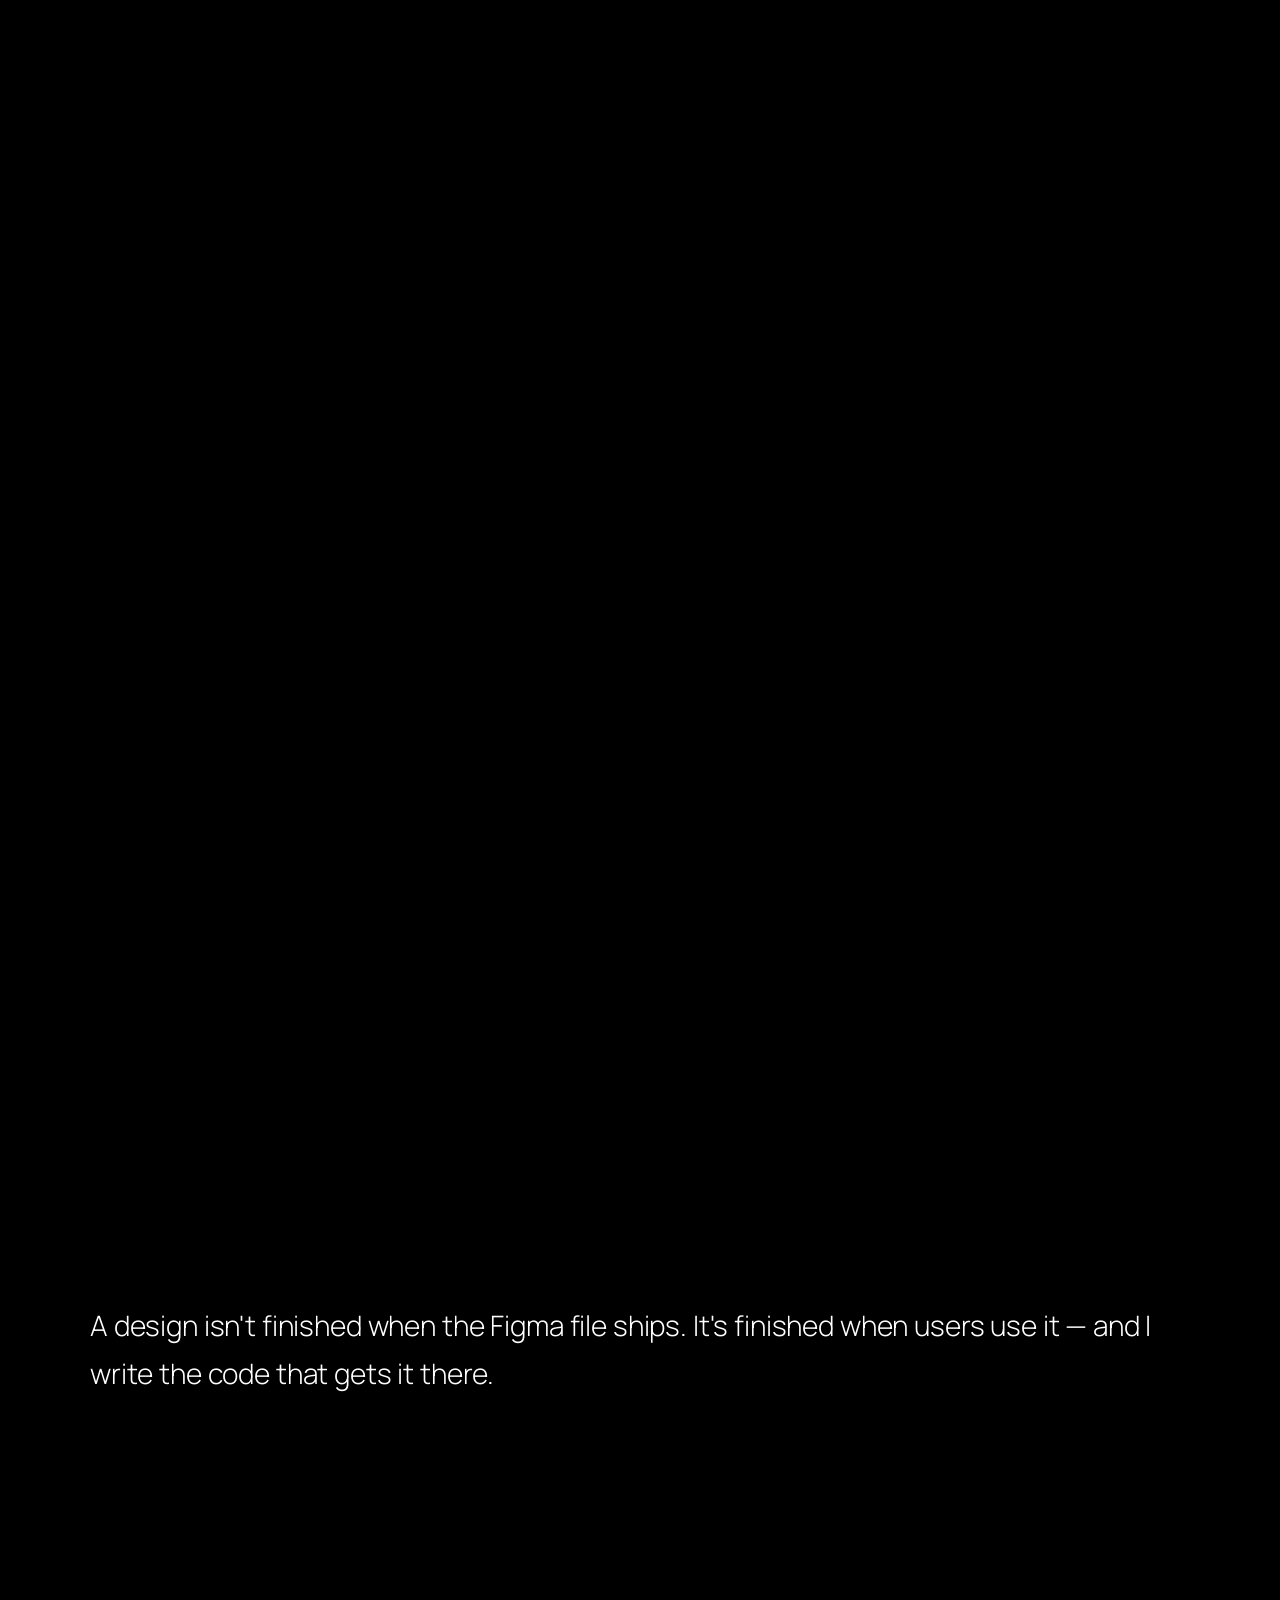
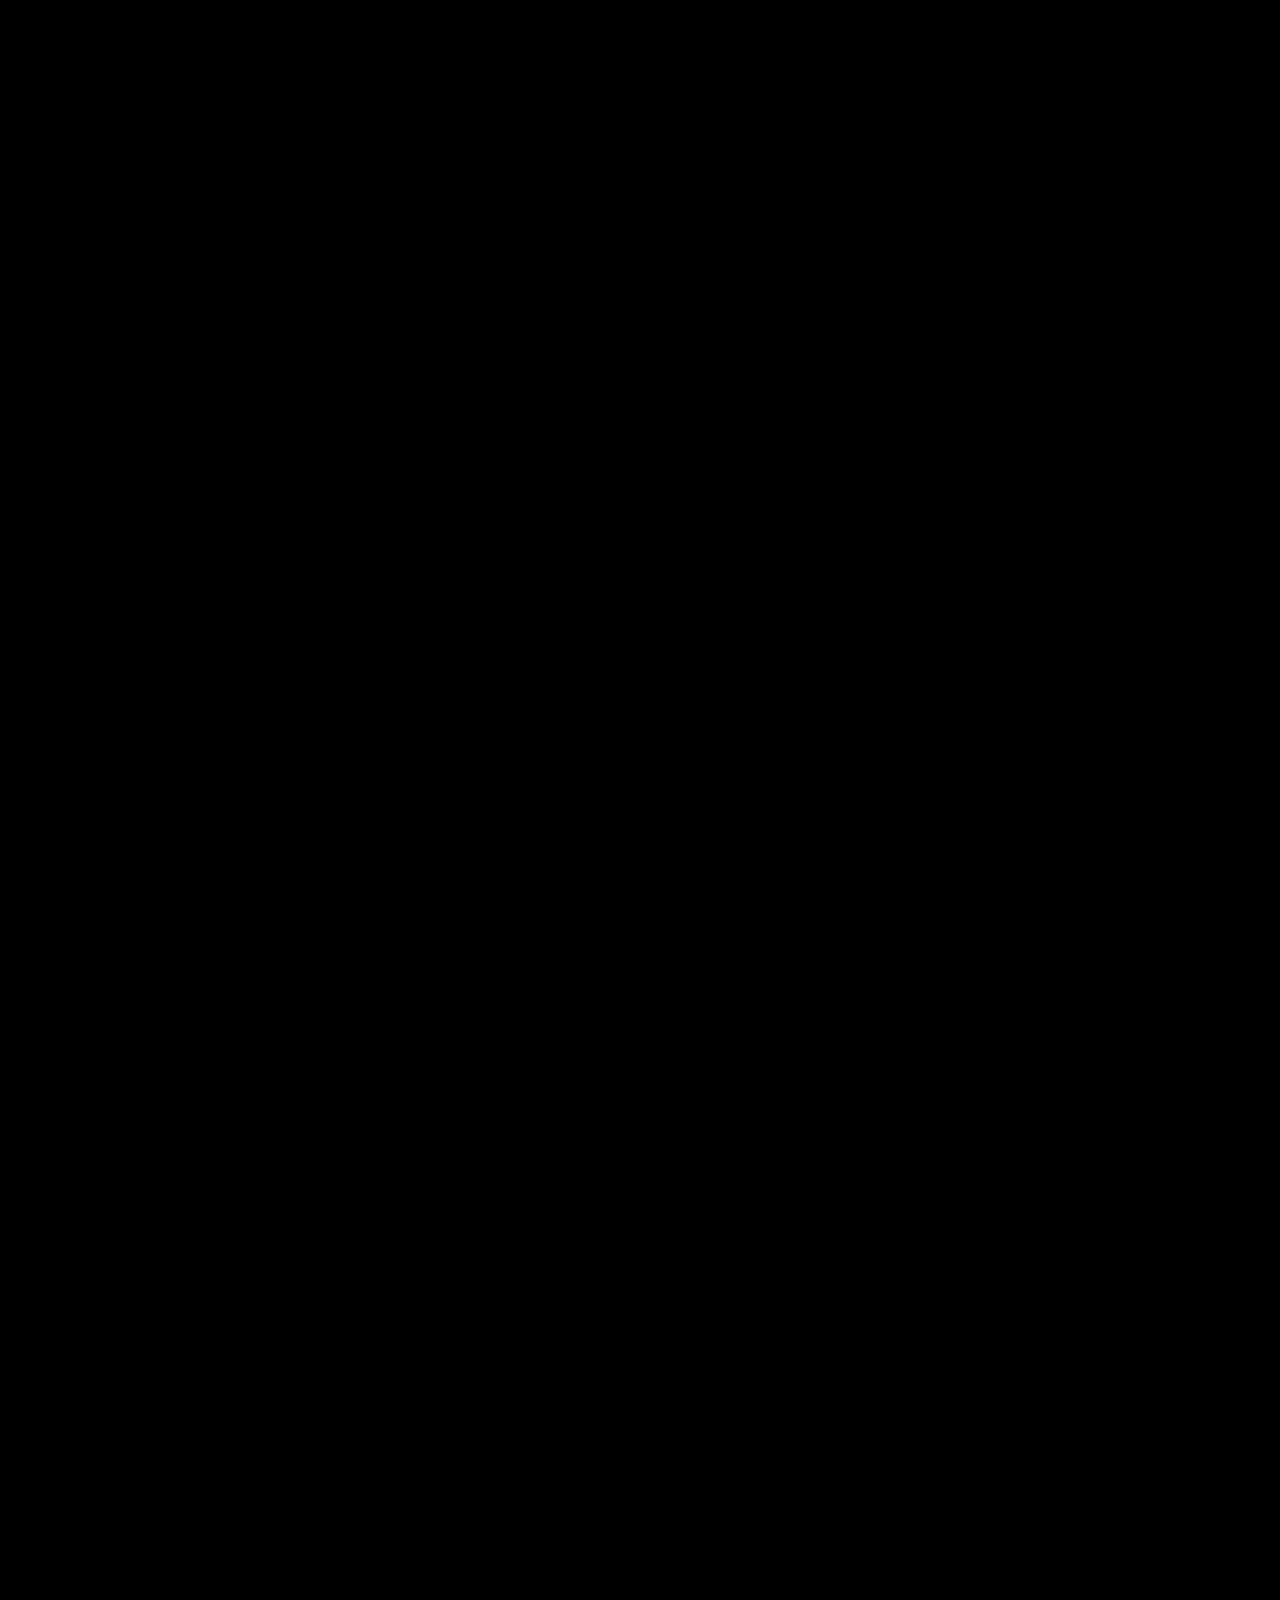
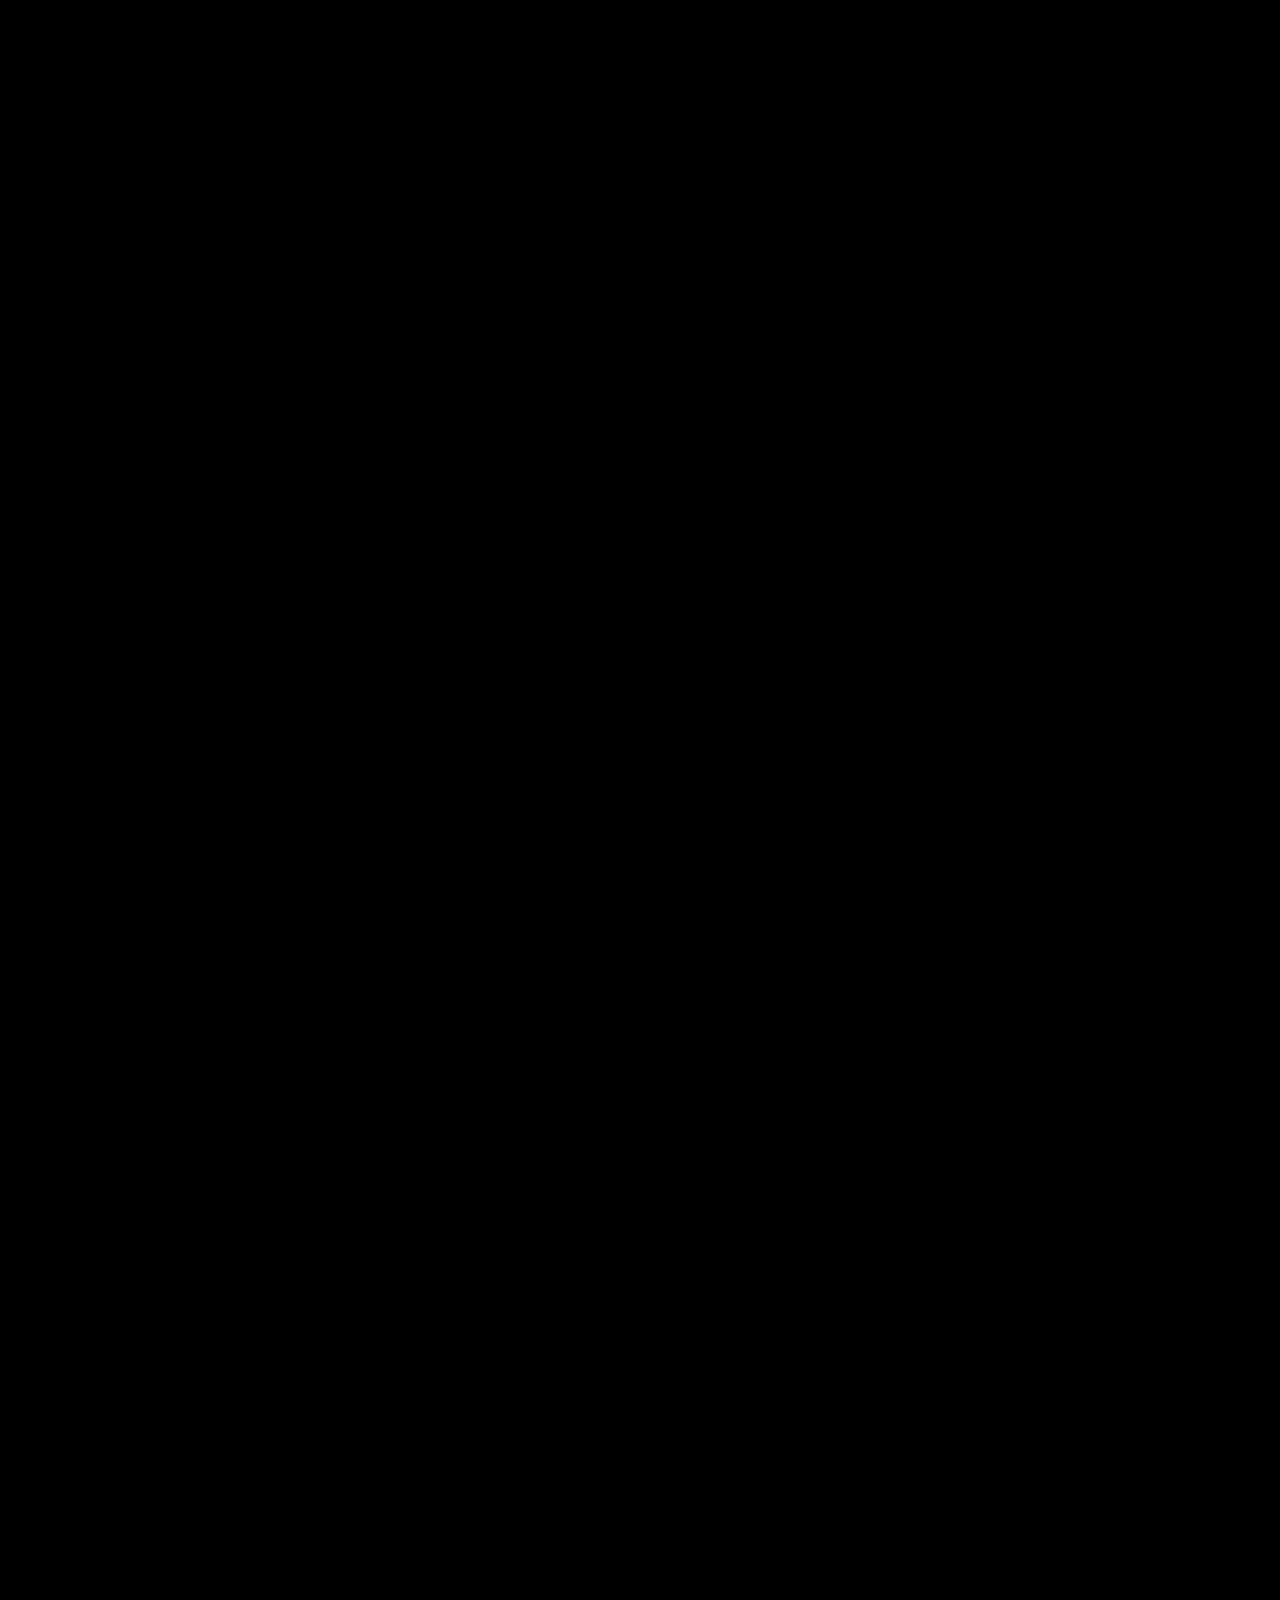
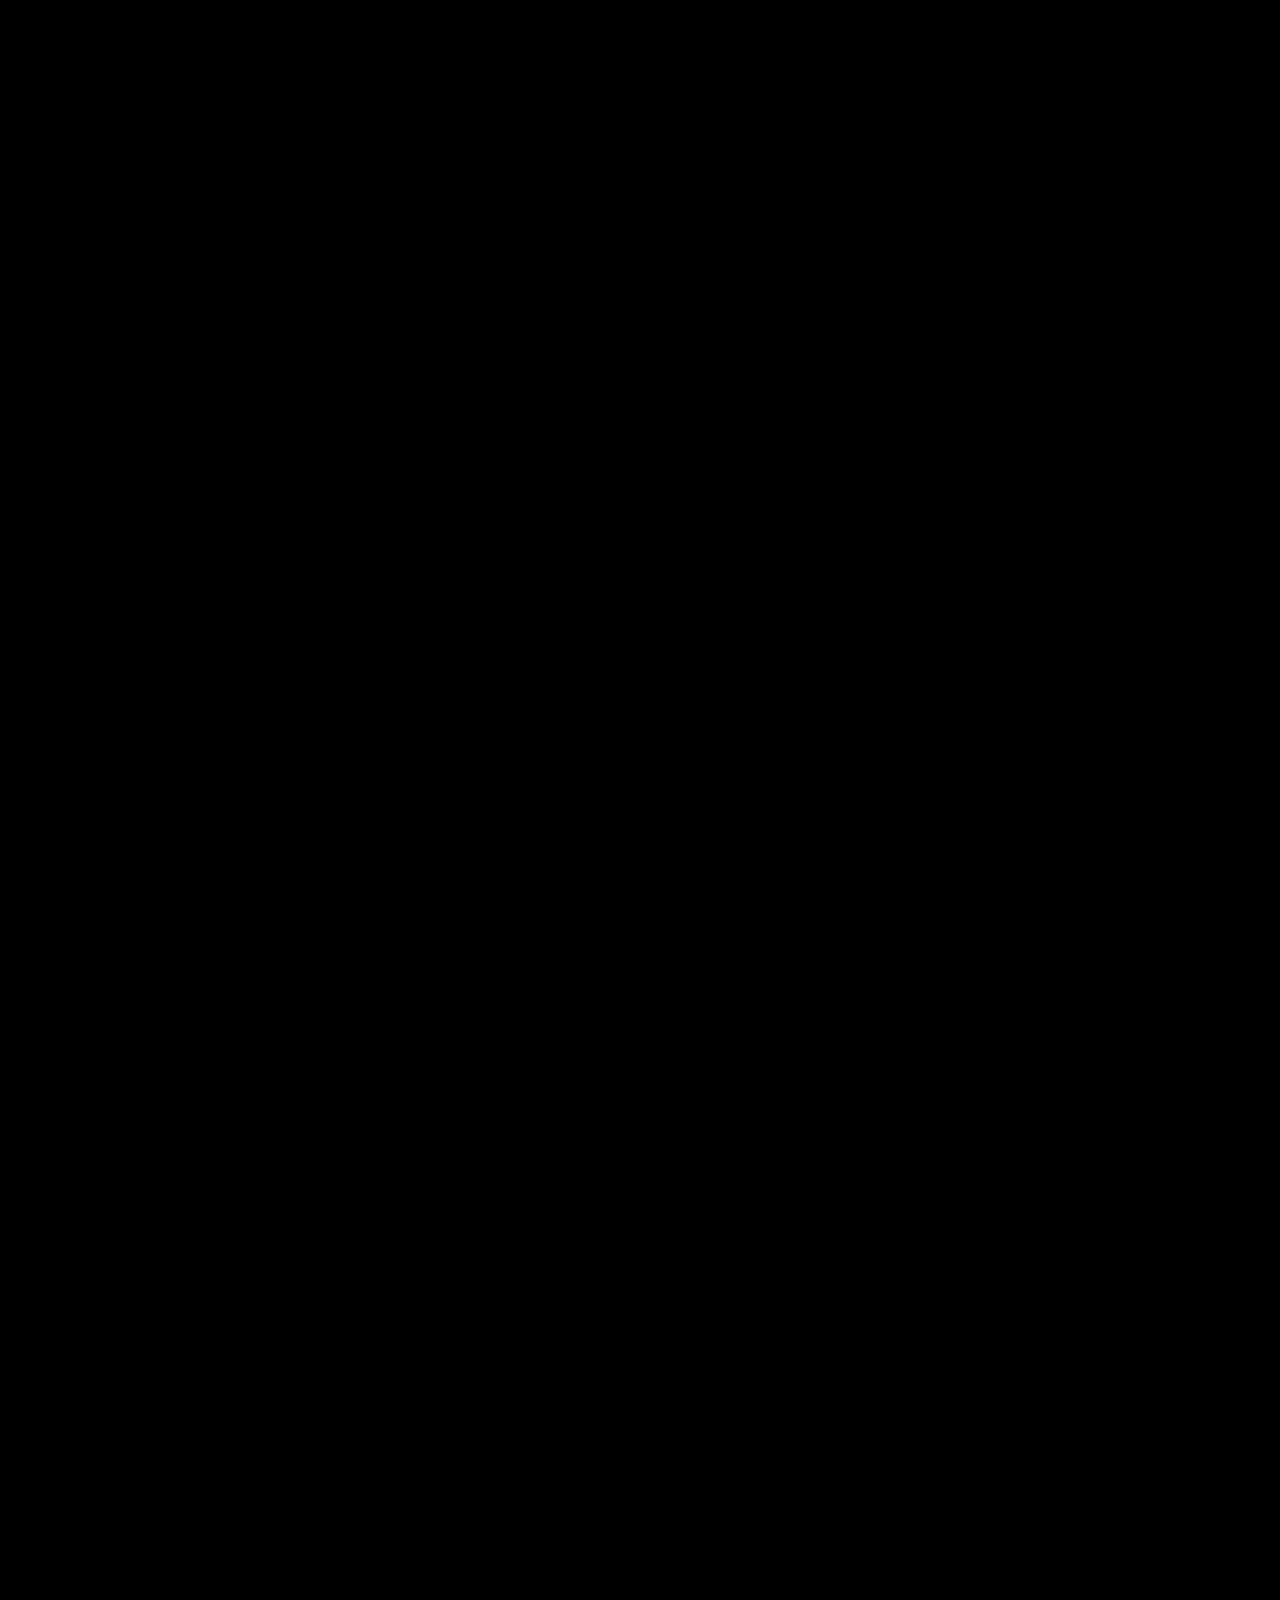
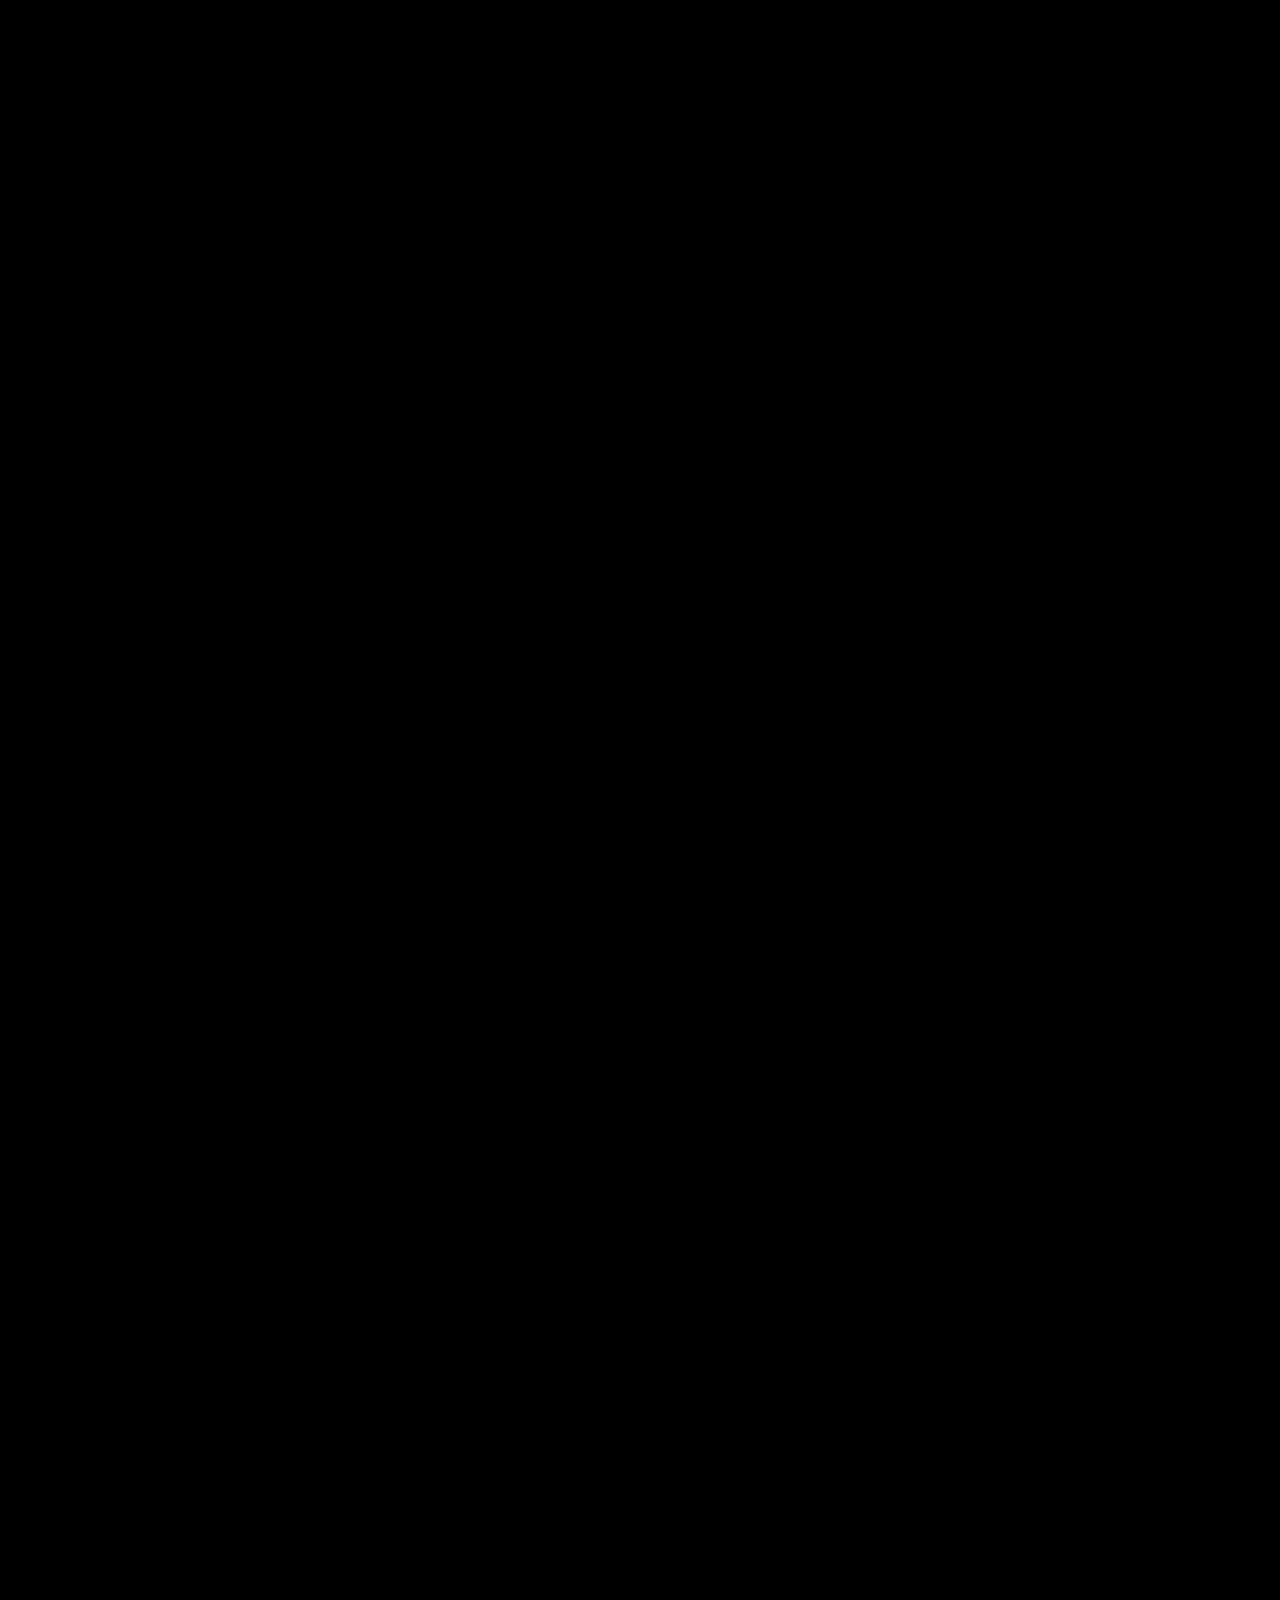
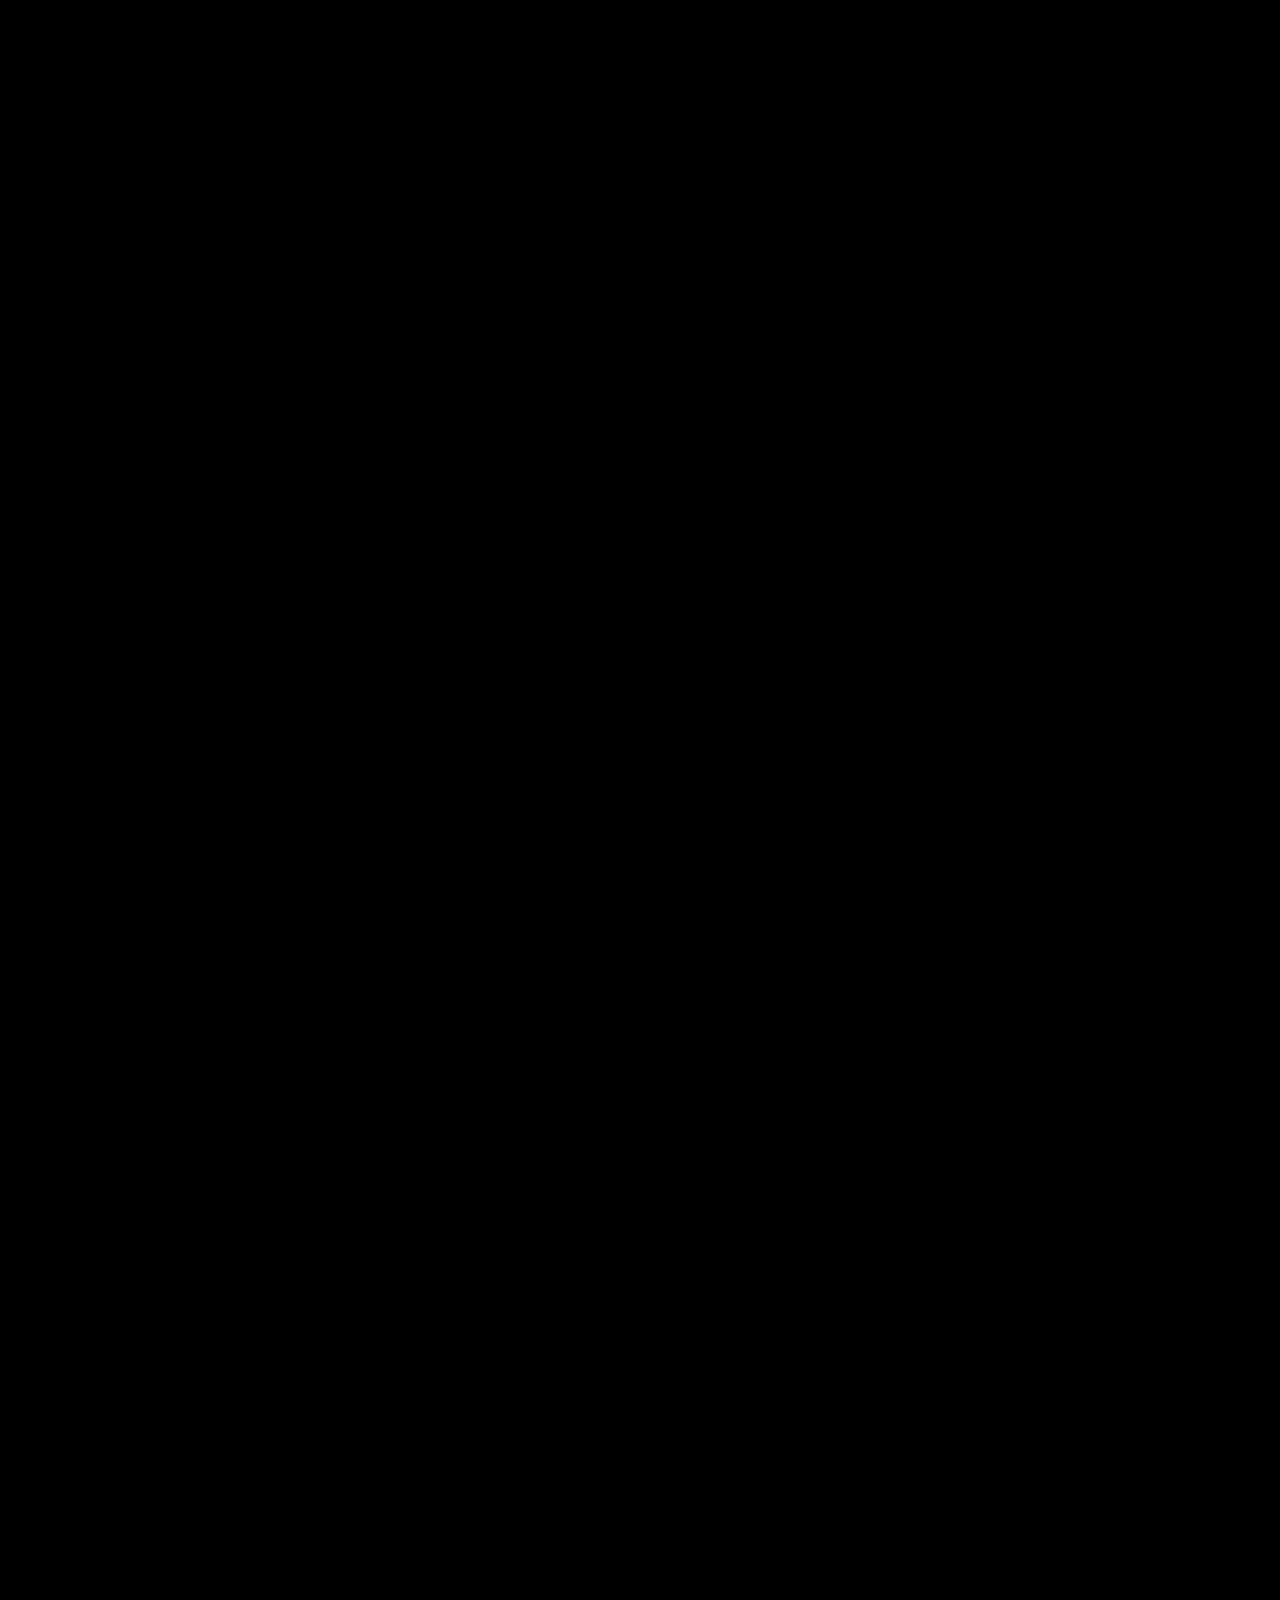
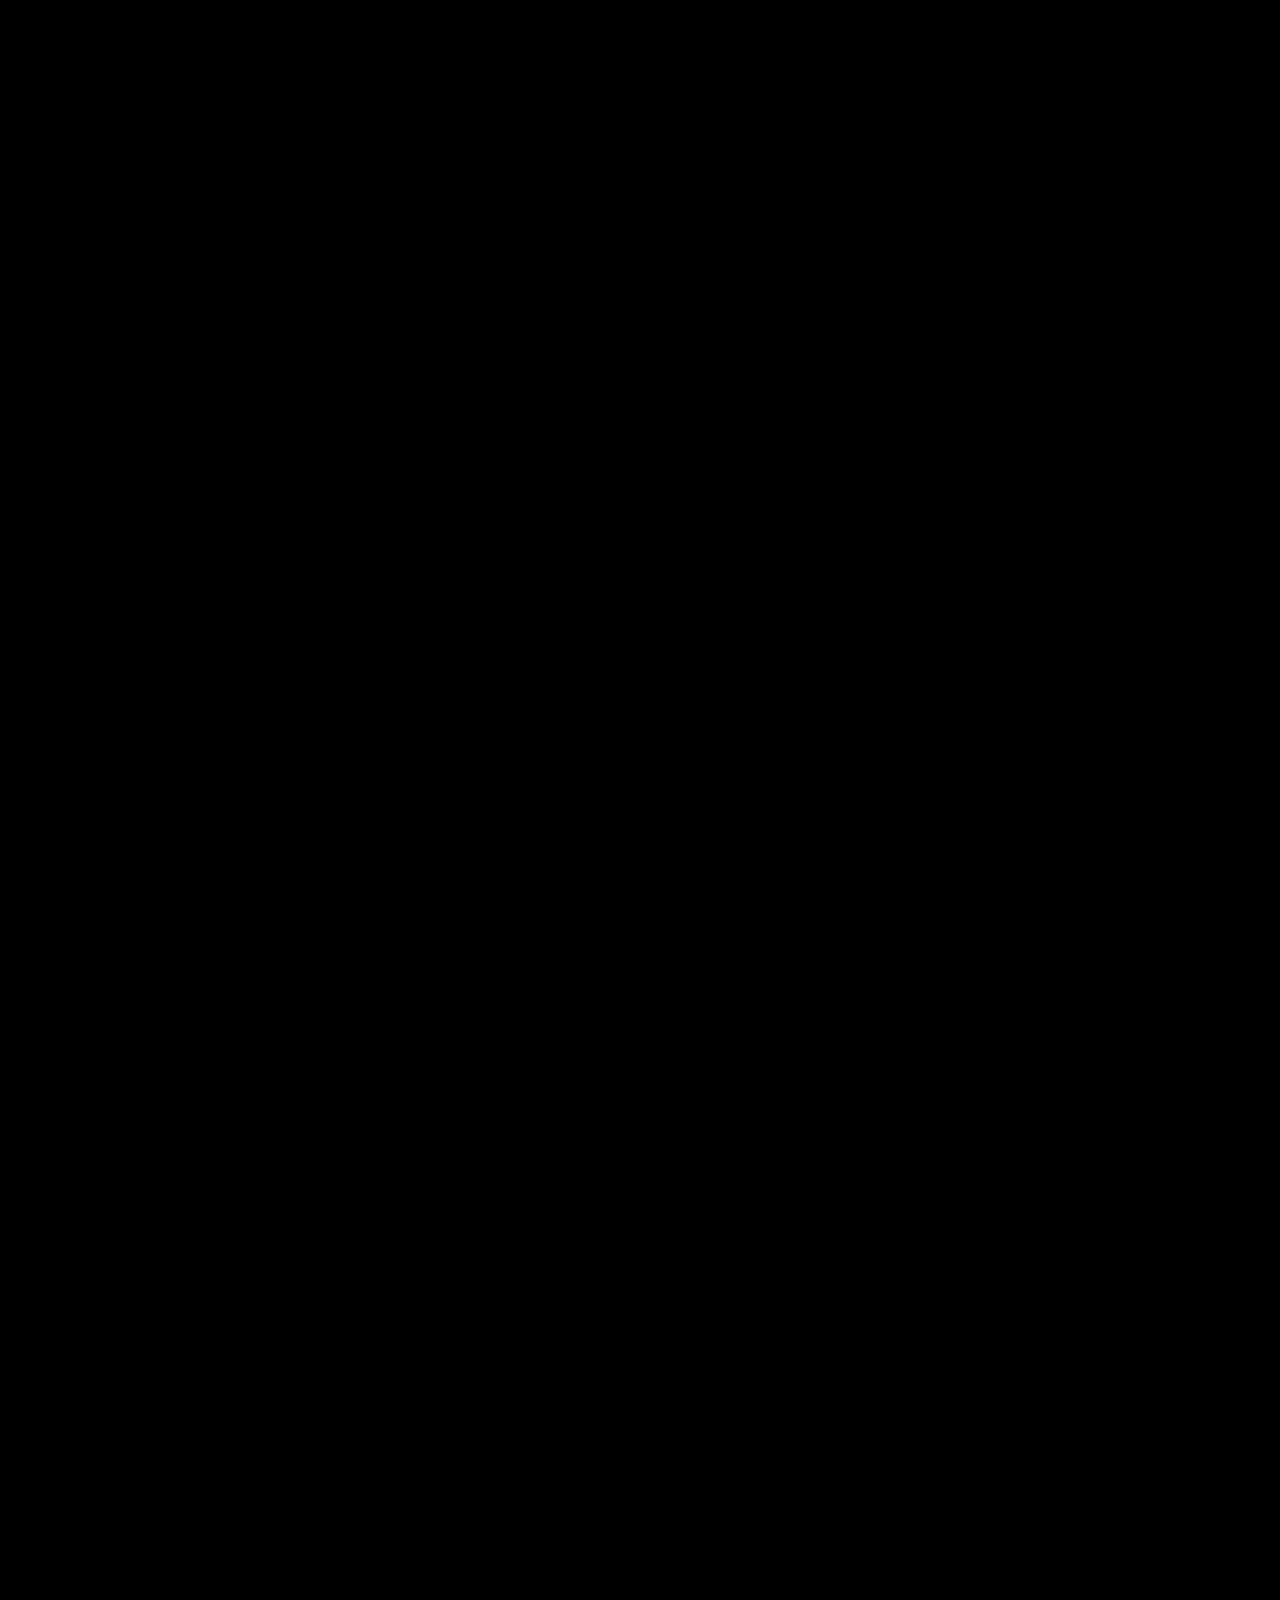
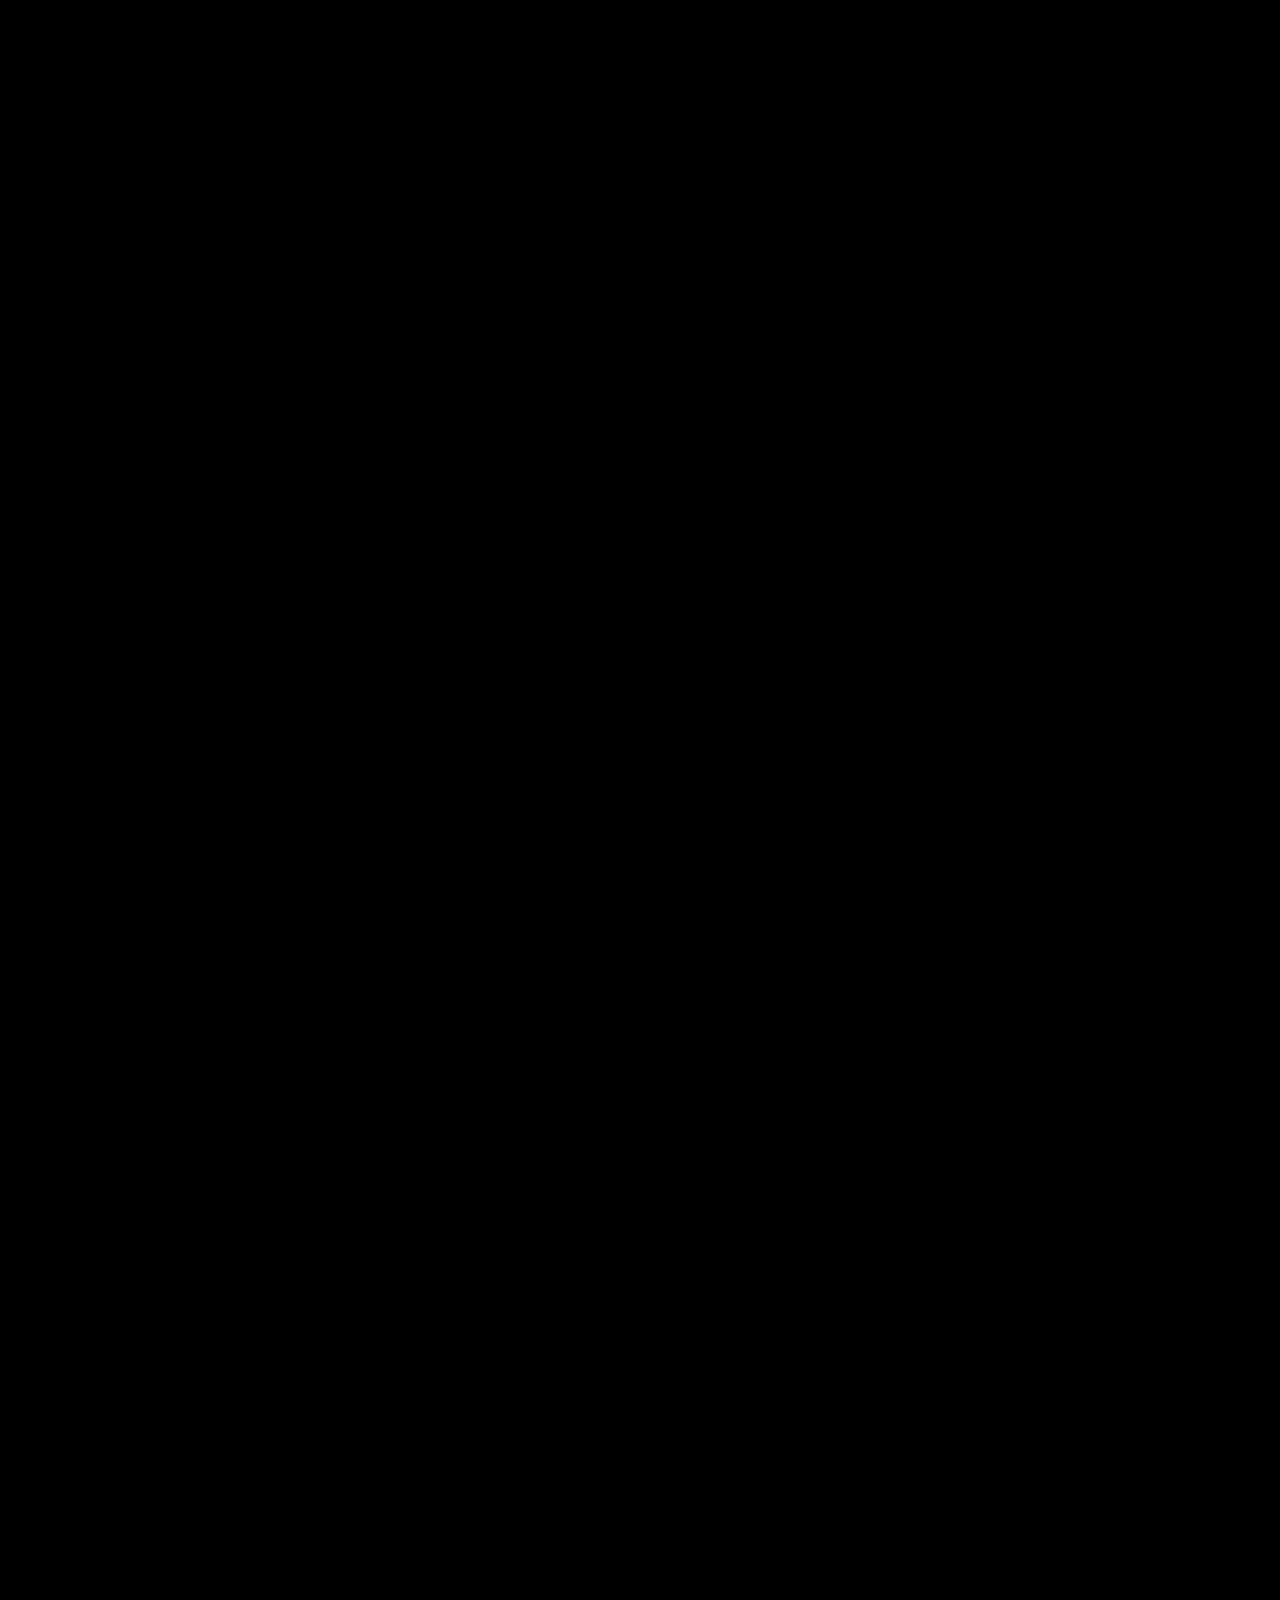
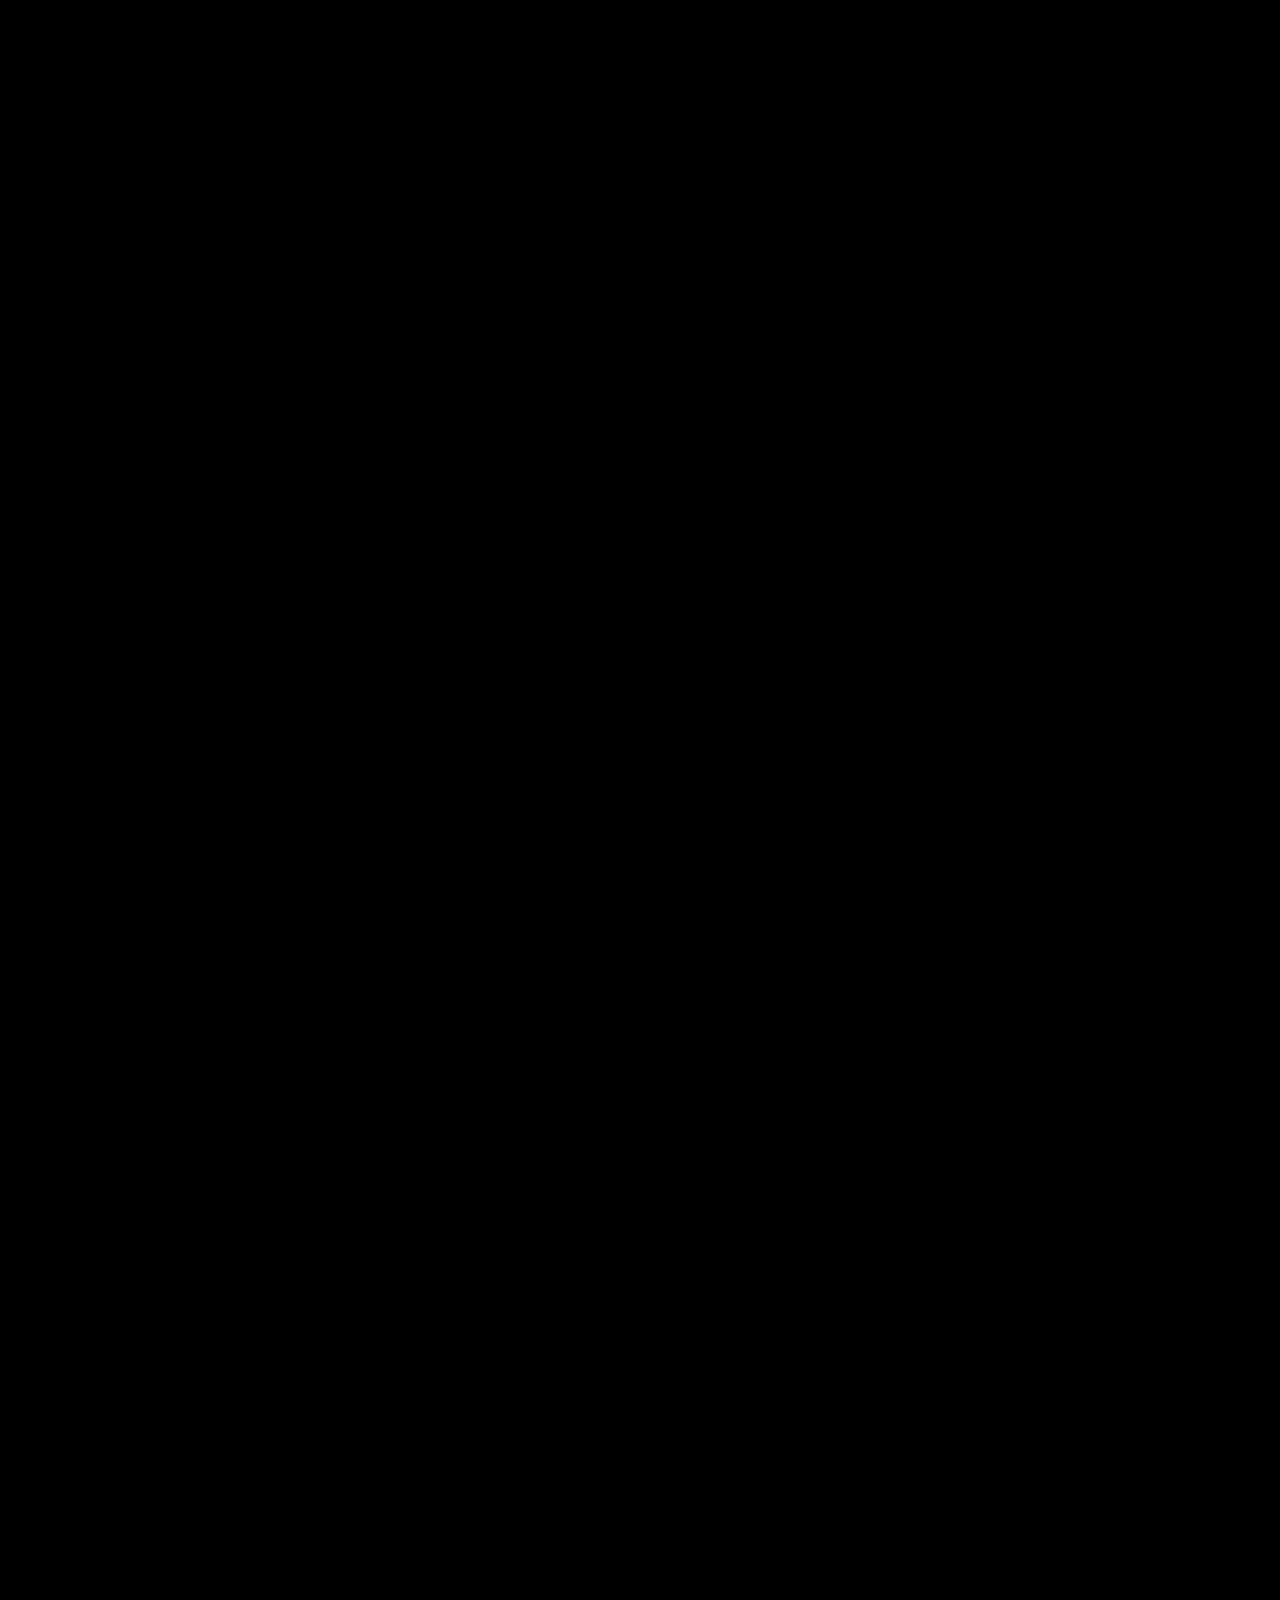
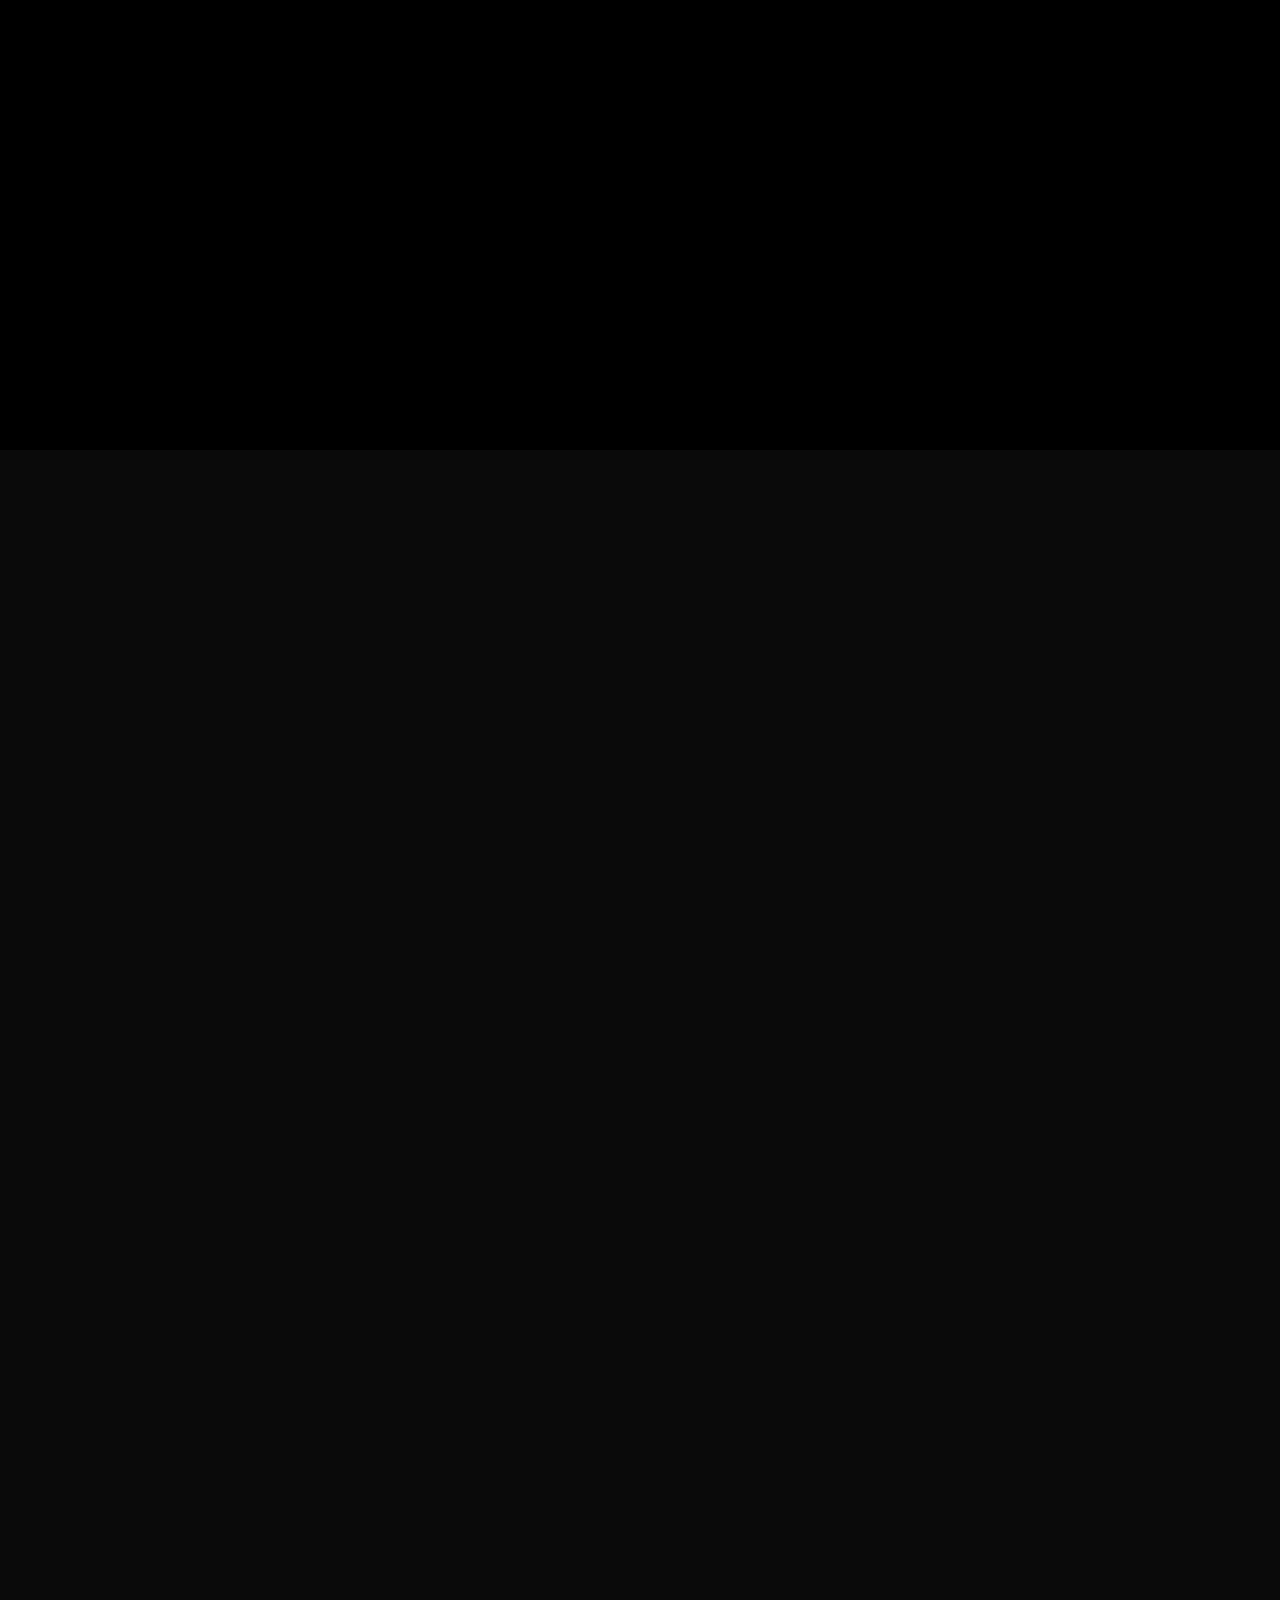
==== commit f22173f6: "Update buttons for email copy and CV download" ====
--- a/portfolio-fe/index.html
+++ b/portfolio-fe/index.html
@@ -224,10 +224,10 @@
         and concept work across productivity and food delivery. Open to
         junior product or UI/UX roles.
       </p>
-      <div class="about-actions">
-        <button class="about-btn">Copy email</button>
-        <button class="about-btn">Download CV</button>
-      </div>
+     <div class="about-actions">
+  <button class="about-btn" id="copyEmailBtn" data-email="jenish19karki@gmail.com">Copy email</button>
+  <a class="about-btn" href="assets/JENISH_UI_UX_DESIGNER_CV.pdf" download="Jenish-Karki-CV.pdf">Download CV</a>
+</div>
       <div class="about-socials">
         <a href="https://x.com/JenishKarki20" aria-label="X" target="_blank">
           <svg viewBox="0 0 24 24" fill="currentColor"><path d="M18.244 2.25h3.308l-7.227 8.26 8.502 11.24H16.17l-5.214-6.817L4.99 21.75H1.68l7.73-8.835L1.254 2.25H8.08l4.713 6.231zm-1.161 17.52h1.833L7.084 4.126H5.117z"/></svg>
--- a/portfolio-fe/style.css
+++ b/portfolio-fe/style.css
@@ -107,6 +107,7 @@
   justify-content: space-between;
   align-items: center;
   padding: 32px 52px;
+  gap: 24px;
   pointer-events: none;
   transform-origin: center top;
   will-change: transform;
@@ -118,6 +119,7 @@
   font-weight: 500; color: var(--fg);
   text-decoration: none;
   opacity: 0;
+  flex-shrink: 0;
 }
 .logo-j, .logo-k { font-size: 58px; line-height: 1; letter-spacing: -0.01em; }
 .logo-emblem {
@@ -127,6 +129,7 @@
 .top-right {
   display: flex; align-items: center; gap: 22px;
   opacity: 0;
+  flex-shrink: 0;
 }
 .top-right .grid-icon {
   display: grid;
@@ -497,12 +500,20 @@
   transform: translateY(-100%);
   transition: transform 0.75s cubic-bezier(0.77, 0, 0.175, 1);
   pointer-events: none;
-}
+  overflow-y: auto;
+  overflow-x: hidden;
+  -webkit-overflow-scrolling: touch;
+  scrollbar-width: none;
+  -ms-overflow-style: none;
+}
+.nav-overlay::-webkit-scrollbar { display: none; width: 0; height: 0; }
 body.theme-light .nav-overlay { background: #1a1a1a; }
 .nav-overlay.open { transform: translateY(0); pointer-events: auto; }
 .nav-inner {
-  width: 100%; height: 100%;
+  width: 100%;
+  min-height: 100%;
   padding: 48px 80px;
+  padding-bottom: 60px;
   color: #0a0a0a;
   display: flex; flex-direction: column;
 }
@@ -1584,7 +1595,7 @@
   }
   .skills-heading, .work-heading { font-size: 42px; }
   .nav-list a { font-size: 44px; }
-  .nav-inner { padding: 32px 32px; }
+  .nav-inner { padding: 32px 32px; padding-bottom: 48px; }
   .service-card {
     width: 90%; left: 5%;
     padding: 32px 28px;
@@ -1799,7 +1810,7 @@
 
   .logo-j, .logo-k { font-size: 30px; }
   .logo-emblem { width: 34px; }
-  .site-header { padding: 18px 20px; }
+  .site-header { padding: 18px 20px; gap: 14px; }
 
   .name { font-size: 50px; }
   .skills-heading, .work-heading { font-size: 32px; }
@@ -1832,7 +1843,7 @@
 
   .logo-j, .logo-k { font-size: 26px; }
   .logo-emblem { width: 30px; }
-  .site-header { padding: 14px 16px; }
+  .site-header { padding: 14px 16px; gap: 10px; }
 
   .name { font-size: 40px; }
   .skills-heading, .work-heading { font-size: 28px; }
@@ -1920,11 +1931,6 @@
 
 /* ============================================================
    MOBILE SERVICES — CARD STACK (≤1024px)
-   1500vh tall container = 1400vh of scroll runway = 280vh per
-   card phase. Combined with scrub: 0.05 in JS, the timeline
-   tracks scroll tightly even with mobile momentum velocity, so
-   all 5 cards complete their entry before about-curtain fires
-   and reverse-scroll lands on card 5 (not card 4).
    ============================================================ */
 @media (max-width: 1024px) {
 
@@ -1954,7 +1960,6 @@
     box-shadow: 0 40px 100px rgba(0, 0, 0, 0.5) !important;
   }
 
-  /* Layered z-index so later cards stack above earlier ones. */
   body.mobile-anim-active #serviceCard  { z-index: 14 !important; }
   body.mobile-anim-active #serviceCard2 { z-index: 15 !important; }
   body.mobile-anim-active #serviceCard3 { z-index: 16 !important; }
@@ -1968,3 +1973,139 @@
     display: none;
   }
 }
+
+/* ============================================================
+   SCALING FIX — Mac/Windows DPI parity
+   DESKTOP-ONLY (≥1025px).
+   ============================================================ */
+@media (min-width: 1025px) {
+
+  /* --- 1. FLUID HERO + LOADER --- */
+  .letter        { font-size: clamp(140px, 16vw, 280px); }
+  .emblem        { width: clamp(180px, 20vw, 320px); }
+
+  .logo-j, .logo-k { font-size: clamp(38px, 3.6vw, 58px); }
+  .logo-emblem     { width: clamp(44px, 4.2vw, 68px); }
+  .site-header     { padding: clamp(20px, 2vw, 32px) clamp(28px, 3.2vw, 52px); }
+
+  .hero-content {
+    gap: clamp(40px, 5vw, 80px);
+    padding: 0 clamp(40px, 5vw, 80px);
+    grid-template-columns: 1fr clamp(260px, 20vw, 320px) 1fr;
+  }
+  .photo-spacer,
+  .shared-photo {
+    width:  clamp(260px, 20vw, 320px);
+    height: clamp(390px, 30vw, 480px);
+  }
+  .name { font-size: clamp(64px, 7vw, 110px); }
+
+  /* --- 2. FLUID SKILLS + WORK TEXT BLOCKS --- */
+  .skills-text {
+    padding-left: clamp(40px, 7vw, 120px);
+    max-width: min(620px, 46vw);
+  }
+  .work-text {
+    padding-right: clamp(40px, 7vw, 120px);
+    max-width: min(620px, 46vw);
+  }
+  .skills-heading,
+  .work-heading { font-size: clamp(40px, 4.4vw, 64px); }
+  .skills-kicker,
+  .work-kicker  { font-size: clamp(20px, 1.9vw, 28px); }
+
+  /* --- 3. SERVICE CARDS --- */
+  .service-card {
+    padding: clamp(36px, 3.6vw, 56px) clamp(36px, 4vw, 60px);
+    width: clamp(420px, 44vw, 640px);
+  }
+  .service-title { font-size: clamp(24px, 2.4vw, 34px); }
+
+  /* --- 4. PROJECTS / CAREER / CONTACT HEADINGS --- */
+  .projects-heading,
+  .career-heading { font-size: clamp(40px, 4.4vw, 64px); }
+  .contact-heading { font-size: clamp(44px, 5vw, 72px); }
+  .career-role     { font-size: clamp(26px, 2.5vw, 36px); }
+
+  .projects-inner,
+  .career-inner { padding: clamp(50px, 5vw, 80px) clamp(40px, 5vw, 80px); }
+
+  /* --- 5. ABOUT CURTAIN --- */
+  .about-inner { padding: clamp(80px, 7vw, 110px) clamp(40px, 6vw, 100px) 30px; gap: clamp(30px, 4vw, 60px); }
+  .about-heading { font-size: clamp(36px, 3.8vw, 56px); margin-bottom: 20px; }
+  .about-desc    { margin-bottom: 28px; }
+  .about-actions { margin-bottom: 28px; }
+
+  /* --- 6. ABOUT IMAGE --- */
+  .about-right img {
+    width: clamp(260px, 20vw, 320px);
+    max-width: 320px;
+    height: clamp(390px, 30vw, 480px);
+  }
+
+  /* --- 7. QUOTE --- */
+  .quote { padding: 0 clamp(40px, 6vw, 100px); }
+  .quote-text { font-size: clamp(20px, 2.2vw, 32px); }
+
+  /* --- 8. NAV OVERLAY --- */
+  .nav-list a { font-size: clamp(48px, 6vw, 84px); }
+  .nav-inner  { padding: clamp(32px, 3.6vw, 48px) clamp(40px, 5vw, 80px); padding-bottom: 60px; }
+}
+
+/* --- 9. MID-DESKTOP BREAKPOINT --- */
+@media (min-width: 1025px) and (max-width: 1440px) {
+  .hero-content {
+    grid-template-columns: 1fr 280px 1fr;
+    gap: 48px;
+    padding: 0 48px;
+  }
+  .photo-spacer,
+  .shared-photo { width: 280px; height: 420px; }
+
+  .skills-text  { padding-left: 64px; max-width: 480px; }
+  .work-text    { padding-right: 64px; max-width: 480px; }
+
+  .service-card { width: 46vw; max-width: 560px; }
+}
+
+/* ============================================================
+   SHORT-VIEWPORT FIX — Windows laptops at 125% DPI scaling
+   When viewport height drops, nav links + contact get clipped.
+   This collapses nav typography so everything fits, and scroll
+   handles the rest as a fallback.
+   ============================================================ */
+@media (min-width: 1025px) and (max-height: 860px) {
+  .nav-inner {
+    padding: 28px 60px;
+    padding-bottom: 40px;
+  }
+  .nav-top { margin-bottom: 32px; }
+  .nav-list {
+    margin-bottom: 32px;
+    gap: 2px;
+  }
+  .nav-list a {
+    font-size: clamp(40px, 5vw, 56px) !important;
+    line-height: 1.05;
+  }
+  .nav-contact-label {
+    margin-bottom: 8px;
+  }
+  .nav-contact a {
+    font-size: 18px;
+  }
+}
+
+@media (min-width: 1025px) and (max-height: 720px) {
+  .nav-inner { padding: 20px 56px; padding-bottom: 32px; }
+  .nav-top { margin-bottom: 22px; }
+  .nav-list {
+    margin-bottom: 22px;
+    gap: 0;
+  }
+  .nav-list a {
+    font-size: 40px !important;
+    line-height: 1;
+  }
+  .nav-contact a { font-size: 16px; }
+}
